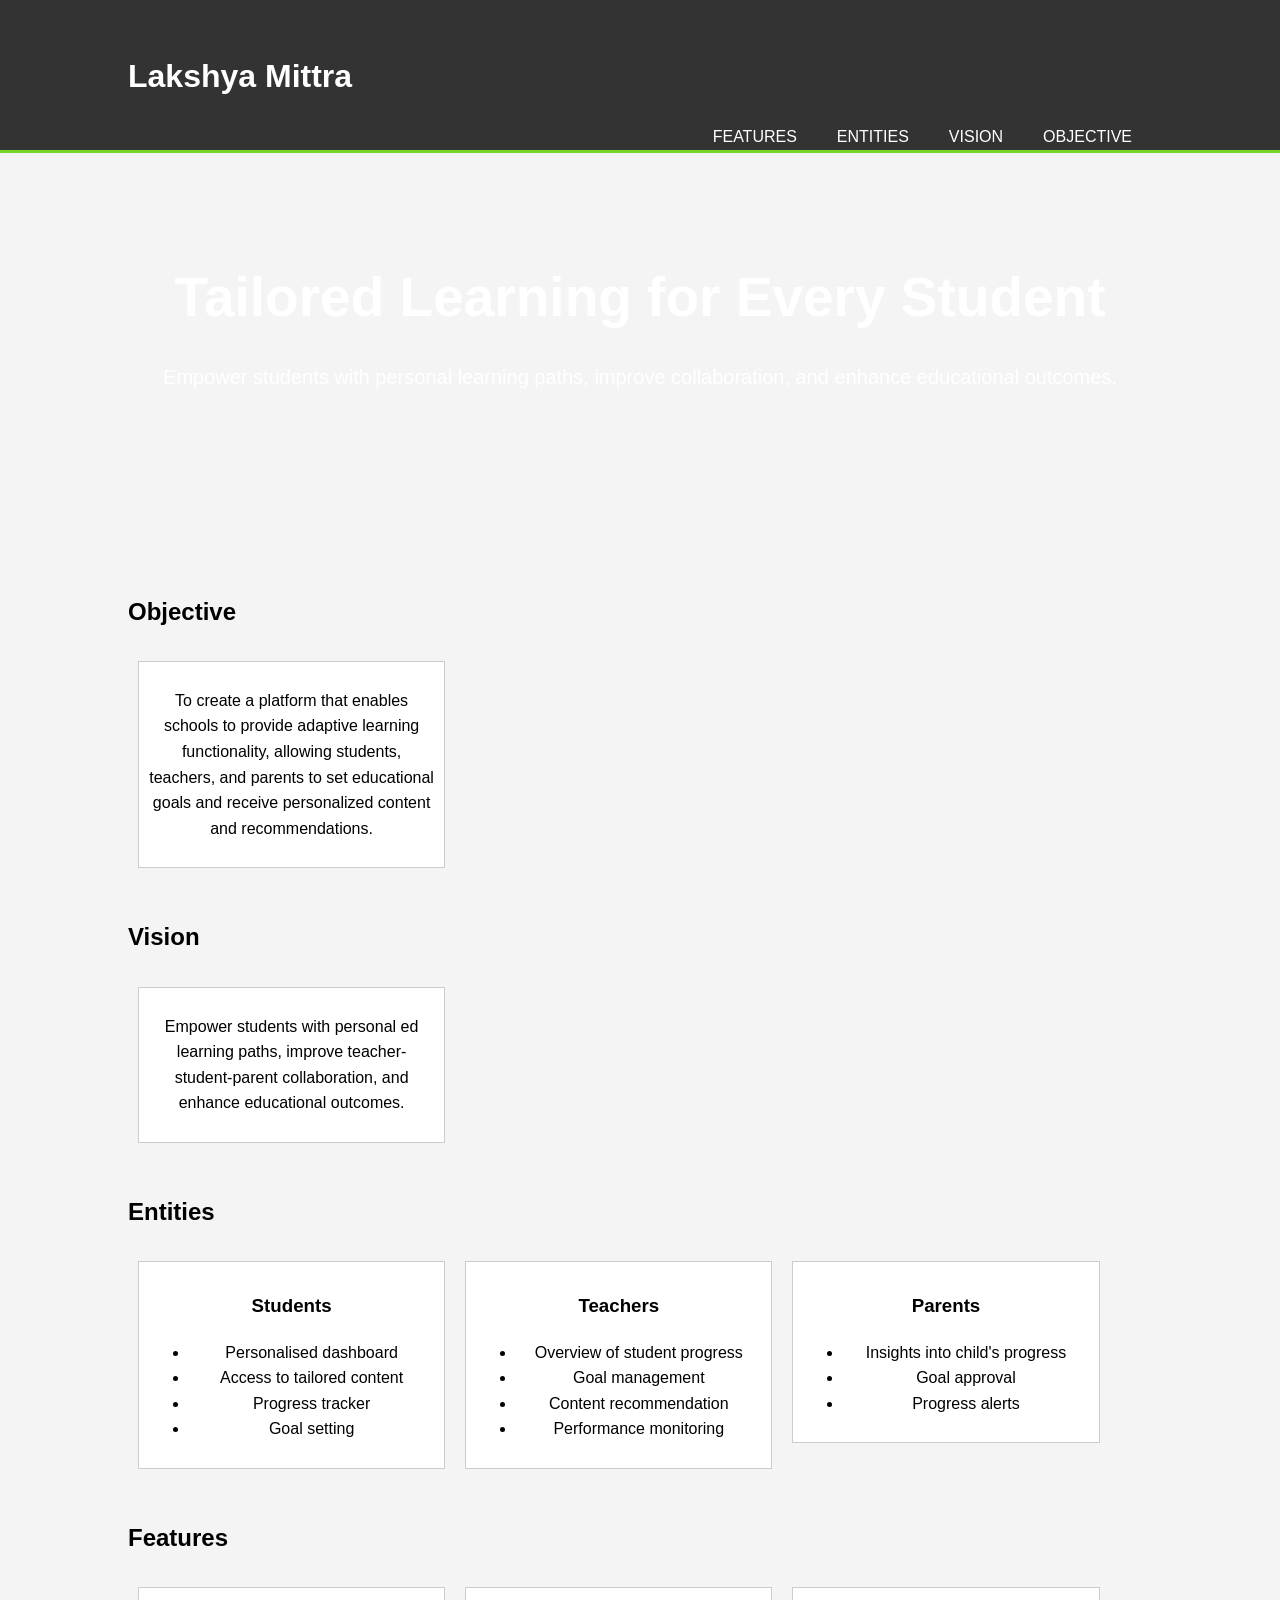
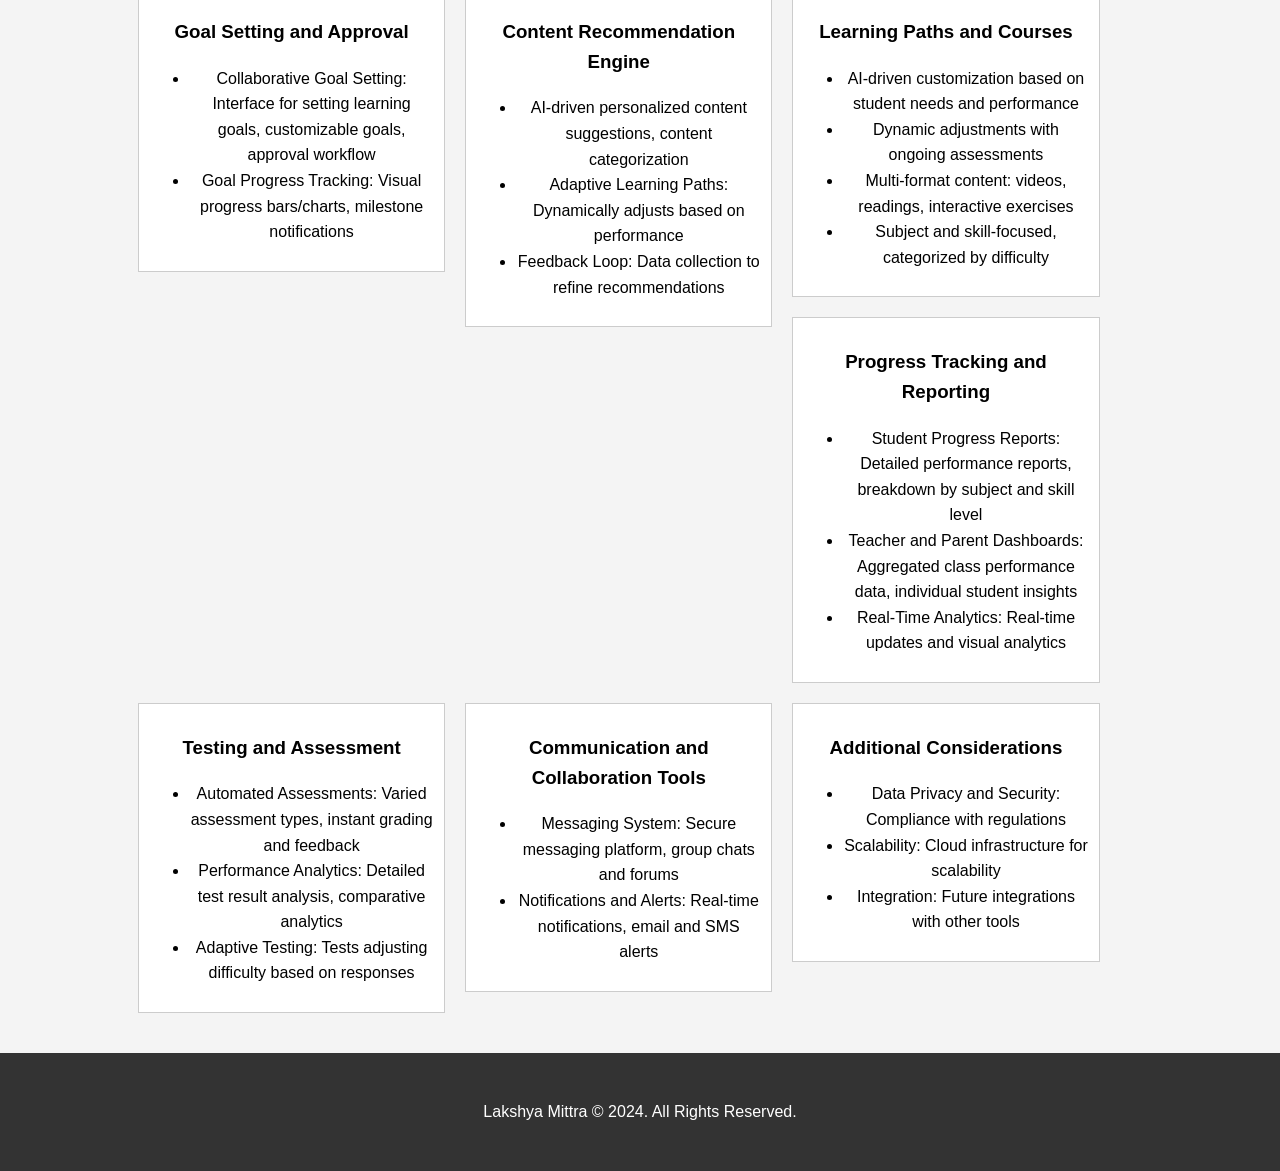
==== index.html @ 5aaebd92 "Rename index(1).html to index.html" ====
<!DOCTYPE html>
<html lang="en">
<head>
    <meta charset="UTF-8">
    <meta name="viewport" content="width=device-width, initial-scale=1.0">
    <title>Lakshya Mittra - Tailored Learning for Every Student</title>
    <style>
        body {
            font-family: Arial, sans-serif;
            line-height: 1.6;
            margin: 0;
            padding: 0;
            background-color: #f4f4f4;
        }
        .container {
            width: 80%;
            margin: auto;
            overflow: hidden;
        }
        header {
            background: #333;
            color: #fff;
            padding-top: 30px;
            min-height: 70px;
            border-bottom: #77d42a 3px solid;
        }
        header a {
            color: #fff;
            text-decoration: none;
            text-transform: uppercase;
            font-size: 16px;
        }
        header ul {
            padding: 0;
            list-style: none;
        }
        header ul li {
            float: right;
            display: inline;
            padding: 0 20px 0 20px;
        }
        .showcase {
            min-height: 400px;
            background: url('showcase.jpg') no-repeat center center/cover;
            text-align: center;
            color: #fff;
        }
        .showcase h1 {
            margin-top: 100px;
            font-size: 55px;
            margin-bottom: 10px;
        }
        .showcase p {
            font-size: 20px;
        }
        .boxes {
            margin-top: 20px;
            overflow: hidden;
        }
        .box {
            float: left;
            width: 30%;
            padding: 10px;
            text-align: center;
            background: #fff;
            border: #ccc 1px solid;
            margin: 10px;
            box-sizing: border-box;
        }
        footer {
            background: #333;
            color: #fff;
            text-align: center;
            padding: 30px;
            margin-top: 30px;
            clear: both;
        }
        @media (max-width: 768px) {
            .box {
                width: 45%;
            }
        }
        @media (max-width: 500px) {
            header ul li {
                float: none;
                display: block;
                text-align: center;
            }
            .box {
                width: 90%;
                margin: 10px auto;
            }
            .showcase h1 {
                font-size: 40px;
            }
        }
    </style>
</head>
<body>
    <header>
        <div class="container">
            <div id="branding">
                <h1>Lakshya Mittra</h1>
            </div>
            <nav>
                <ul>
                    <li><a href="#objective">Objective</a></li>
                    <li><a href="#vision">Vision</a></li>
                    <li><a href="#entities">Entities</a></li>
                    <li><a href="#features">Features</a></li>
                </ul>
            </nav>
        </div>
    </header>

    <section class="showcase">
        <div class="container">
            <h1>Tailored Learning for Every Student</h1>
            <p>Empower students with personal learning paths, improve collaboration, and enhance educational outcomes.</p>
        </div>
    </section>

    <div class="container">
        <section id="objective" class="boxes">
            <h2>Objective</h2>
            <div class="box">
                <p>To create a platform that enables schools to provide adaptive learning functionality, allowing students, teachers, and parents to set educational goals and receive personalized content and recommendations.</p>
            </div>
        </section>

        <section id="vision" class="boxes">
            <h2>Vision</h2>
            <div class="box">
                <p>Empower students with personal ed learning paths, improve teacher-student-parent collaboration, and enhance educational outcomes.</p>
            </div>
        </section>

        <section id="entities" class="boxes">
            <h2>Entities</h2>
            <div class="box">
                <h3>Students</h3>
                <ul>
                    <li>Personalised dashboard</li>
                    <li>Access to tailored content</li>
                    <li>Progress tracker</li>
                    <li>Goal setting</li>
                </ul>
            </div>
            <div class="box">
                <h3>Teachers</h3>
                <ul>
                    <li>Overview of student progress</li>
                    <li>Goal management</li>
                    <li>Content recommendation</li>
                    <li>Performance monitoring</li>
                </ul>
            </div>
            <div class="box">
                <h3>Parents</h3>
                <ul>
                    <li>Insights into child's progress</li>
                    <li>Goal approval</li>
                    <li>Progress alerts</li>
                </ul>
            </div>
        </section>

        <section id="features" class="boxes">
            <h2>Features</h2>
            <div class="box">
                <h3>Goal Setting and Approval</h3>
                <ul>
                    <li>Collaborative Goal Setting: Interface for setting learning goals, customizable goals, approval workflow</li>
                    <li>Goal Progress Tracking: Visual progress bars/charts, milestone notifications</li>
                </ul>
            </div>
            <div class="box">
                <h3>Content Recommendation Engine</h3>
                <ul>
                    <li>AI-driven personalized content suggestions, content categorization</li>
                    <li>Adaptive Learning Paths: Dynamically adjusts based on performance</li>
                    <li>Feedback Loop: Data collection to refine recommendations</li>
                </ul>
            </div>
            <div class="box">
                <h3>Learning Paths and Courses</h3>
                <ul>
                    <li>AI-driven customization based on student needs and performance</li>
                    <li>Dynamic adjustments with ongoing assessments</li>
                    <li>Multi-format content: videos, readings, interactive exercises</li>
                    <li>Subject and skill-focused, categorized by difficulty</li>
                </ul>
            </div>
            <div class="box">
                <h3>Progress Tracking and Reporting</h3>
                <ul>
                    <li>Student Progress Reports: Detailed performance reports, breakdown by subject and skill level</li>
                    <li>Teacher and Parent Dashboards: Aggregated class performance data, individual student insights</li>
                    <li>Real-Time Analytics: Real-time updates and visual analytics</li>
                </ul>
            </div>
            <div class="box">
                <h3>Testing and Assessment</h3>
                <ul>
                    <li>Automated Assessments: Varied assessment types, instant grading and feedback</li>
                    <li>Performance Analytics: Detailed test result analysis, comparative analytics</li>
                    <li>Adaptive Testing: Tests adjusting difficulty based on responses</li>
                </ul>
            </div>
            <div class="box">
                <h3>Communication and Collaboration Tools</h3>
                <ul>
                    <li>Messaging System: Secure messaging platform, group chats and forums</li>
                    <li>Notifications and Alerts: Real-time notifications, email and SMS alerts</li>
                </ul>
            </div>
            <div class="box">
                <h3>Additional Considerations</h3>
                <ul>
                    <li>Data Privacy and Security: Compliance with regulations</li>
                    <li>Scalability: Cloud infrastructure for scalability</li>
                    <li>Integration: Future integrations with other tools</li>
                </ul>
            </div>
        </section>
    </div>

    <footer>
        <p>Lakshya Mittra &copy; 2024. All Rights Reserved.</p>
    </footer>
</body>
</html>
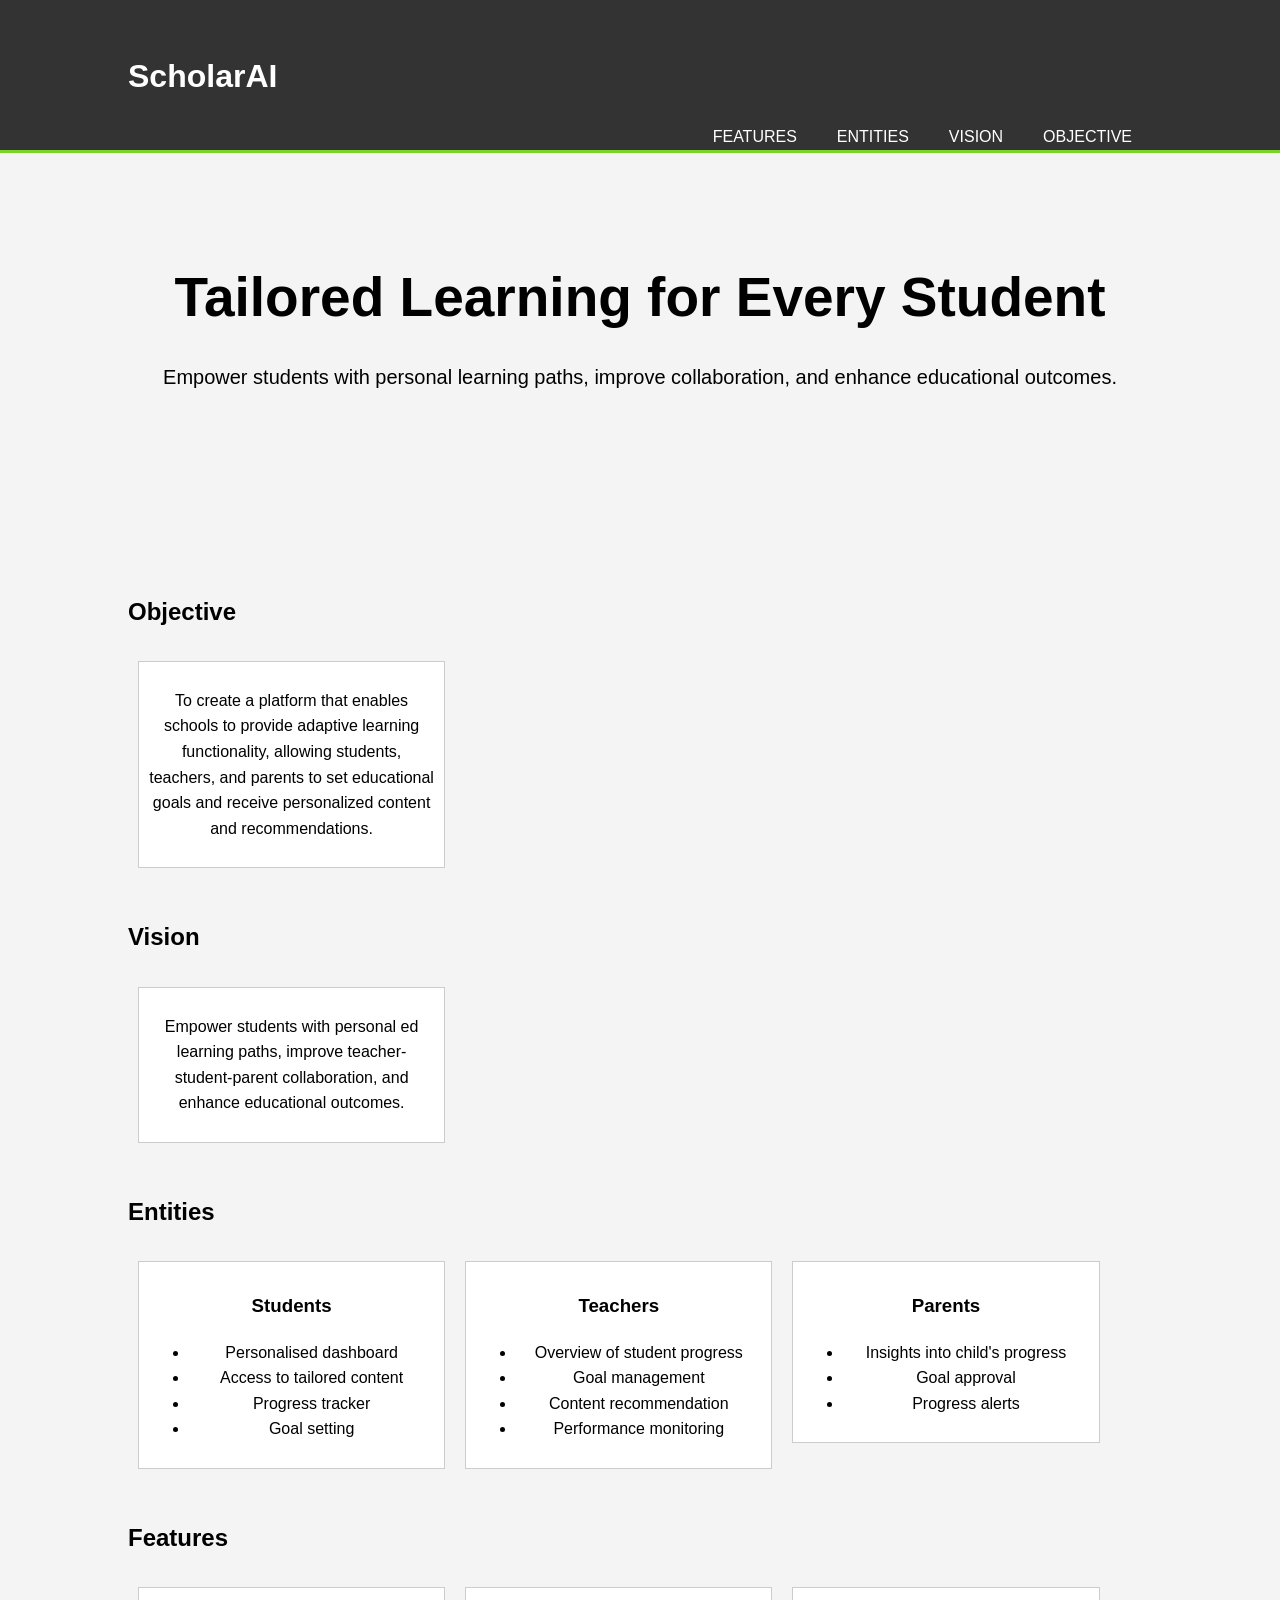
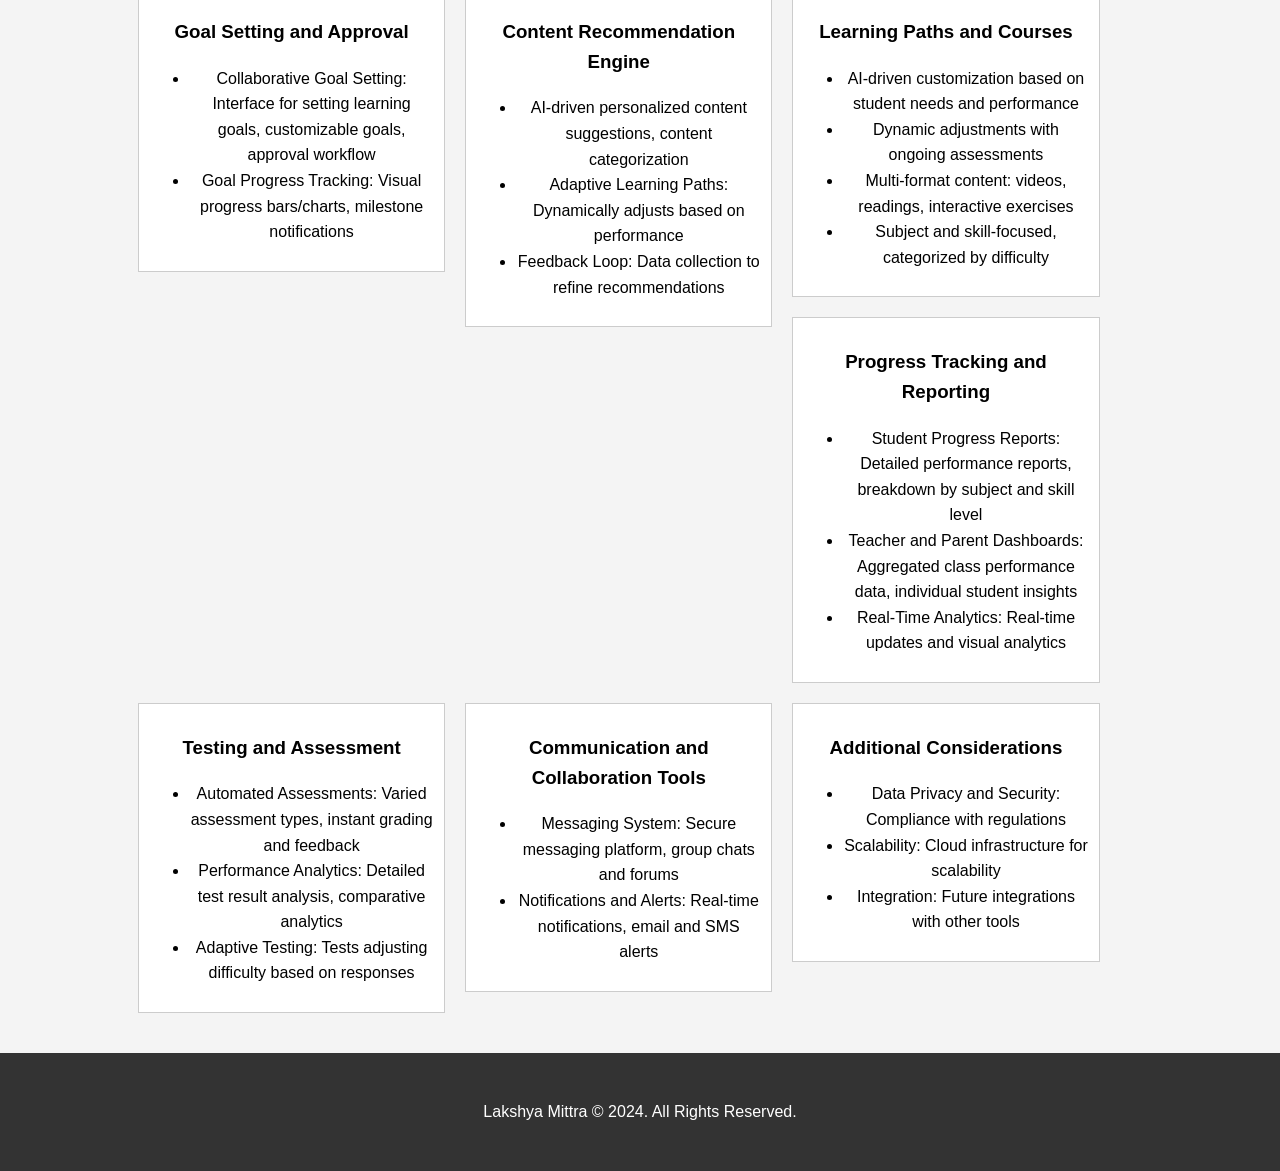
==== commit 71a64b0e: "Update index.html" ====
--- a/index.html
+++ b/index.html
@@ -3,7 +3,7 @@
 <head>
     <meta charset="UTF-8">
     <meta name="viewport" content="width=device-width, initial-scale=1.0">
-    <title>Lakshya Mittra - Tailored Learning for Every Student</title>
+    <title>ScholarAI - Tailored Learning for Every Student</title>
     <style>
         body {
             font-family: Arial, sans-serif;
@@ -43,7 +43,7 @@
             min-height: 400px;
             background: url('showcase.jpg') no-repeat center center/cover;
             text-align: center;
-            color: #fff;
+            color: #000;
         }
         .showcase h1 {
             margin-top: 100px;
@@ -100,7 +100,7 @@
     <header>
         <div class="container">
             <div id="branding">
-                <h1>Lakshya Mittra</h1>
+                <h1>ScholarAI</h1>
             </div>
             <nav>
                 <ul>
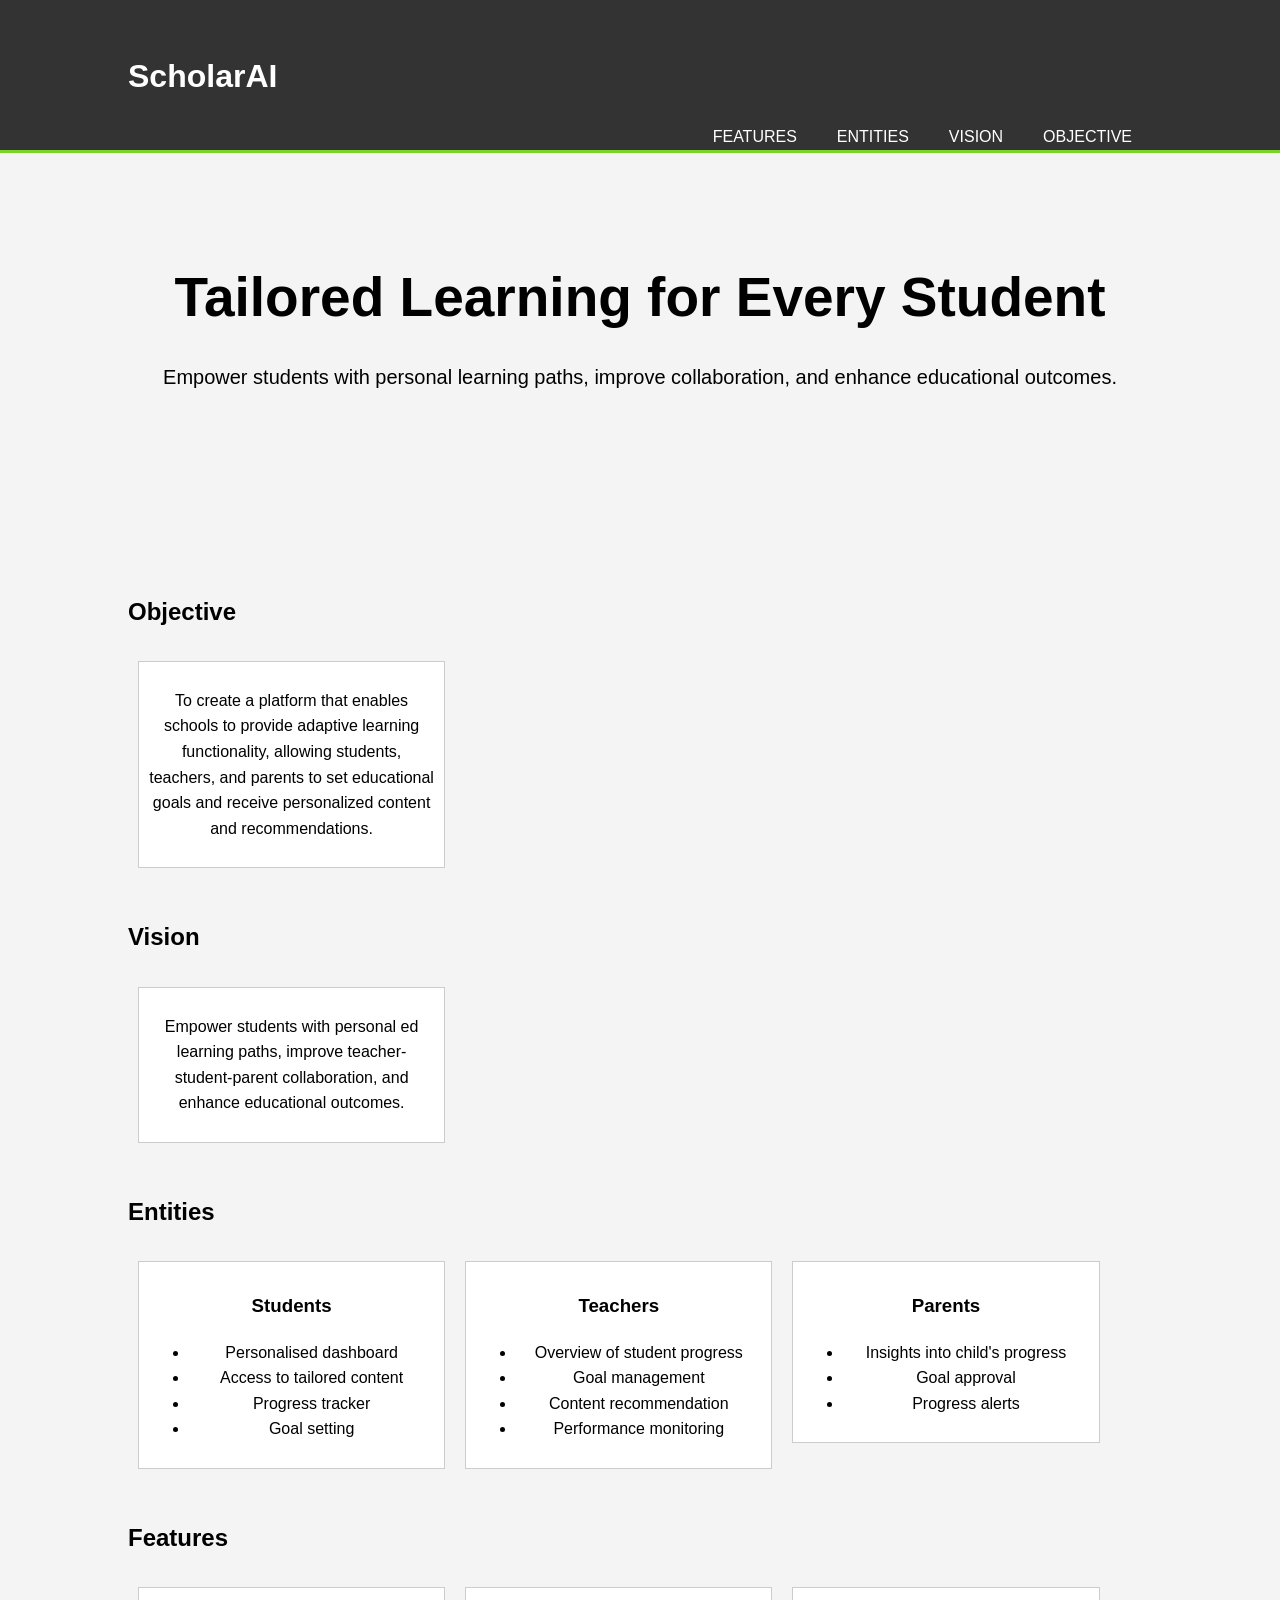
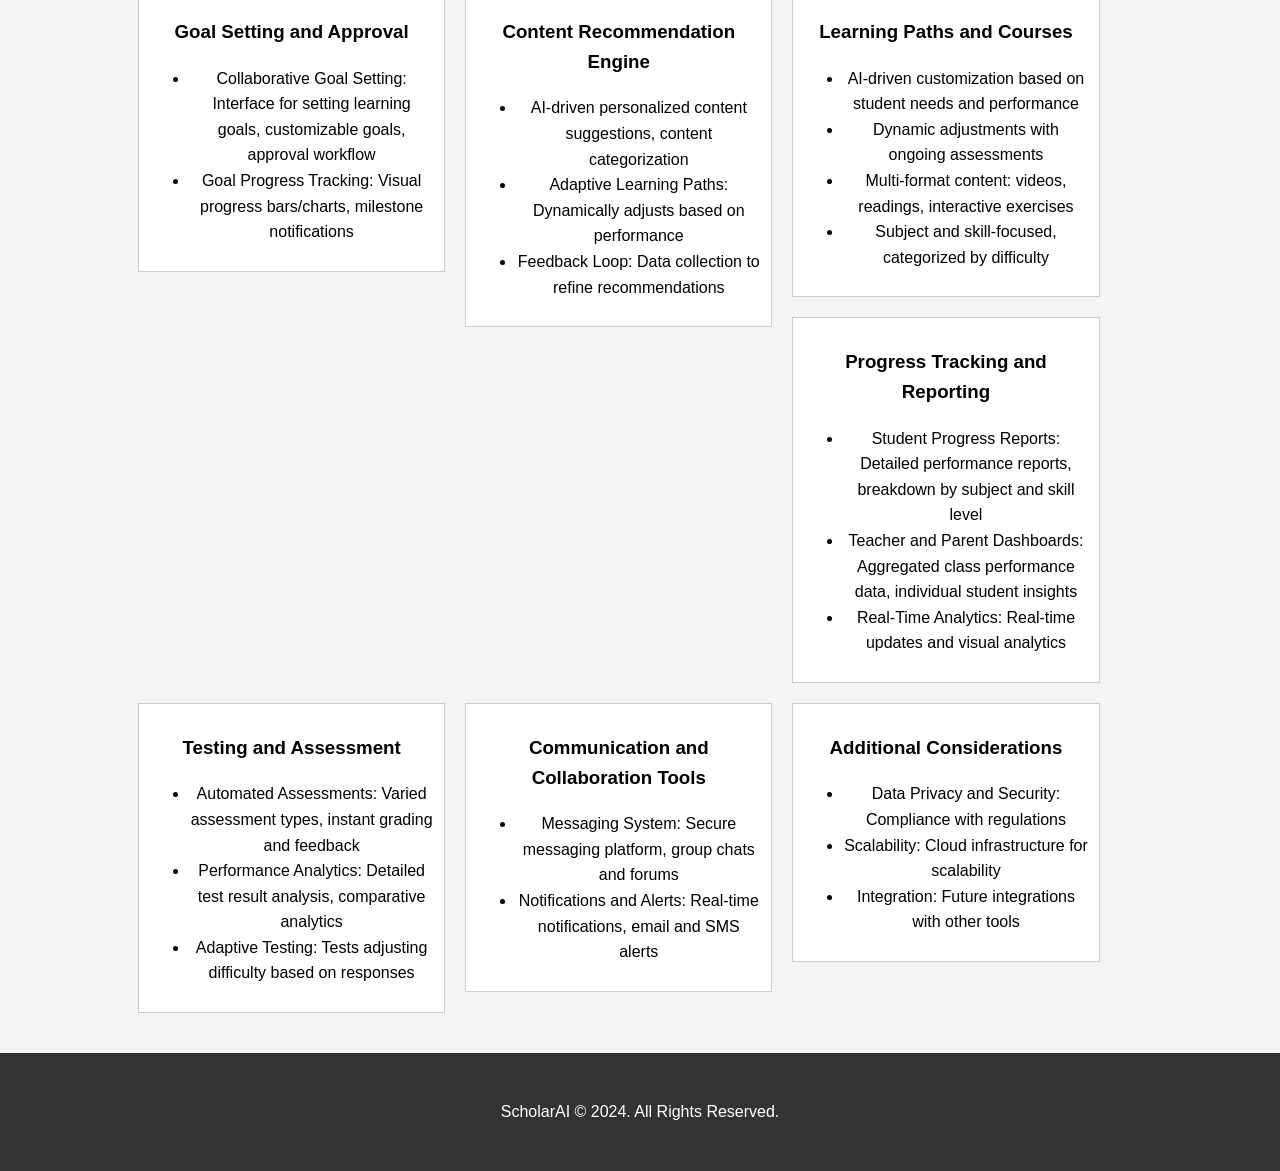
==== commit c9bdc92f: "Update index.html" ====
--- a/index.html
+++ b/index.html
@@ -226,7 +226,7 @@
     </div>
 
     <footer>
-        <p>Lakshya Mittra &copy; 2024. All Rights Reserved.</p>
+        <p>ScholarAI &copy; 2024. All Rights Reserved.</p>
     </footer>
 </body>
 </html>
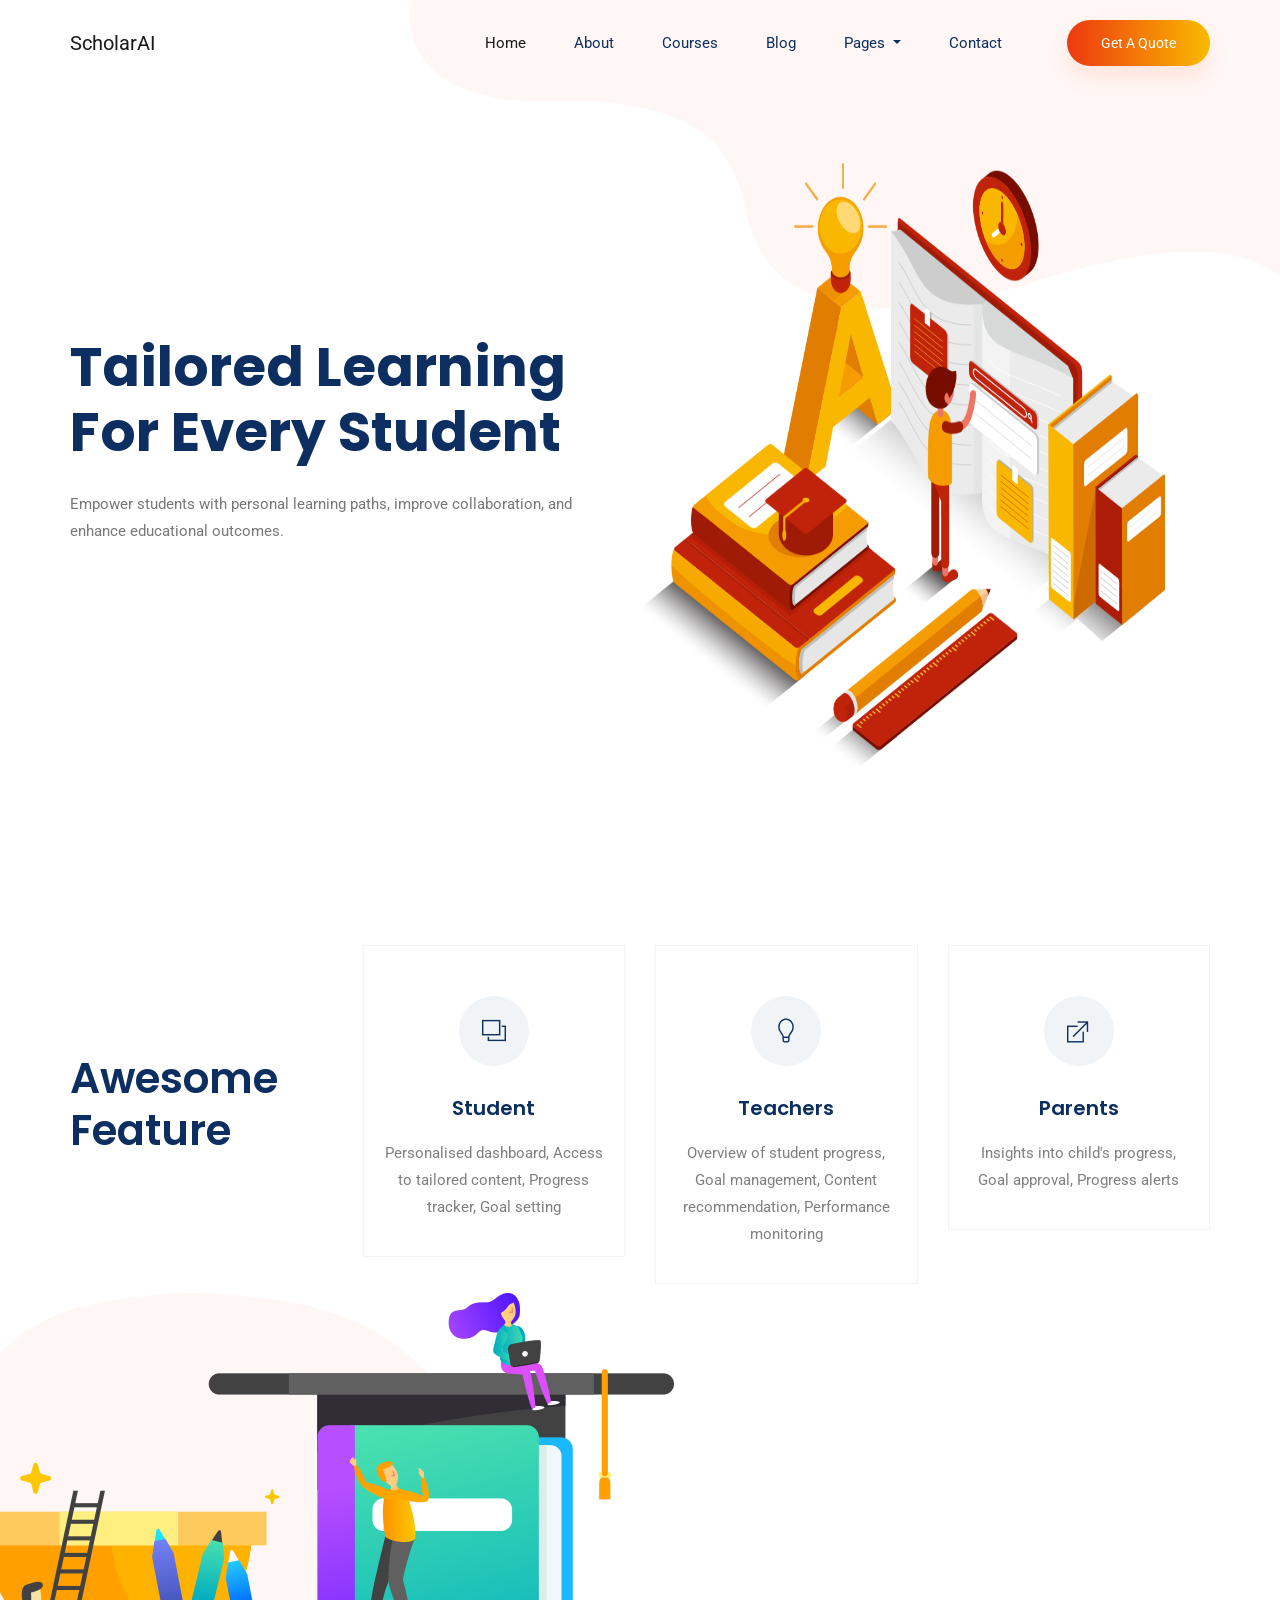
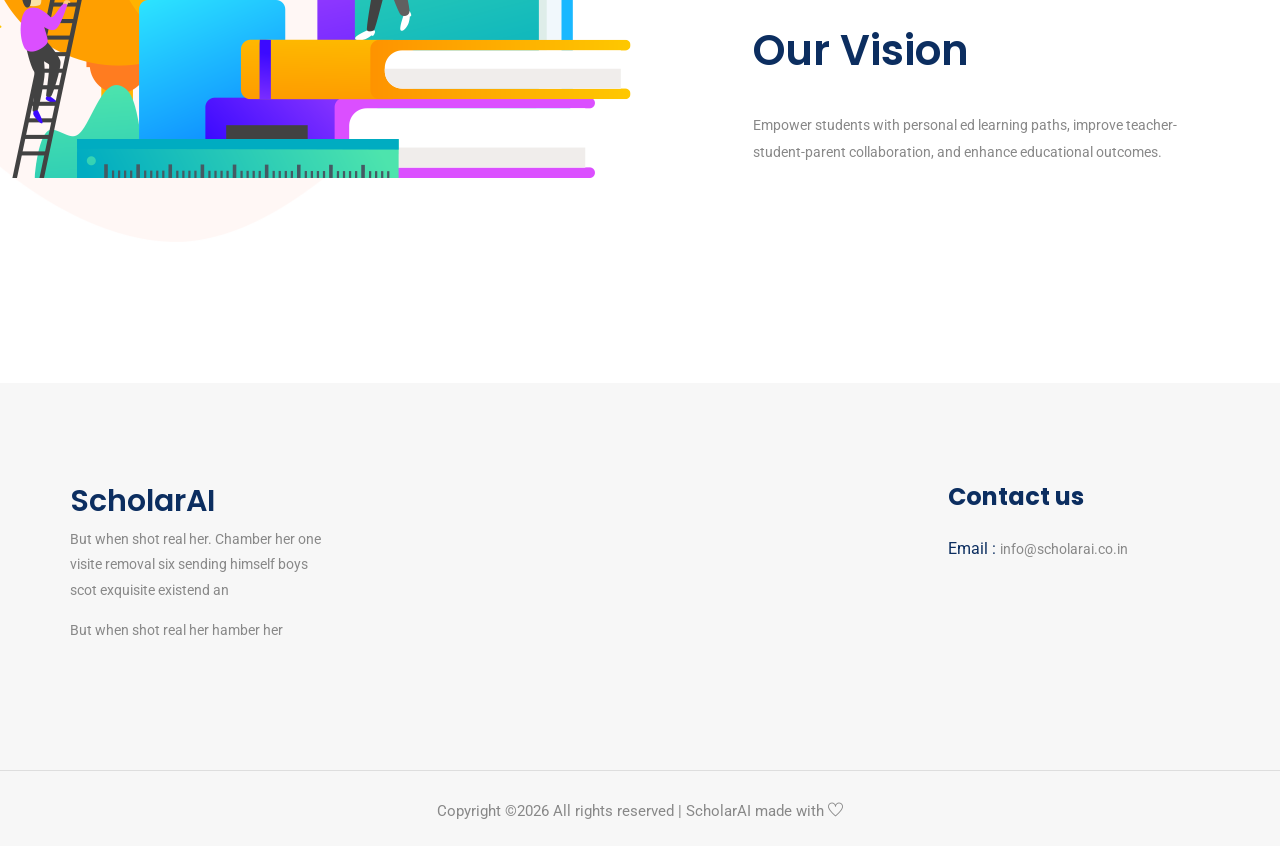
==== commit 4a497f8e: "scholarAi changes" ====
--- a/index.html
+++ b/index.html
@@ -1,232 +1,242 @@
-<!DOCTYPE html>
+<!doctype html>
 <html lang="en">
+
 <head>
-    <meta charset="UTF-8">
-    <meta name="viewport" content="width=device-width, initial-scale=1.0">
-    <title>ScholarAI - Tailored Learning for Every Student</title>
-    <style>
-        body {
-            font-family: Arial, sans-serif;
-            line-height: 1.6;
-            margin: 0;
-            padding: 0;
-            background-color: #f4f4f4;
-        }
-        .container {
-            width: 80%;
-            margin: auto;
-            overflow: hidden;
-        }
-        header {
-            background: #333;
-            color: #fff;
-            padding-top: 30px;
-            min-height: 70px;
-            border-bottom: #77d42a 3px solid;
-        }
-        header a {
-            color: #fff;
-            text-decoration: none;
-            text-transform: uppercase;
-            font-size: 16px;
-        }
-        header ul {
-            padding: 0;
-            list-style: none;
-        }
-        header ul li {
-            float: right;
-            display: inline;
-            padding: 0 20px 0 20px;
-        }
-        .showcase {
-            min-height: 400px;
-            background: url('showcase.jpg') no-repeat center center/cover;
-            text-align: center;
-            color: #000;
-        }
-        .showcase h1 {
-            margin-top: 100px;
-            font-size: 55px;
-            margin-bottom: 10px;
-        }
-        .showcase p {
-            font-size: 20px;
-        }
-        .boxes {
-            margin-top: 20px;
-            overflow: hidden;
-        }
-        .box {
-            float: left;
-            width: 30%;
-            padding: 10px;
-            text-align: center;
-            background: #fff;
-            border: #ccc 1px solid;
-            margin: 10px;
-            box-sizing: border-box;
-        }
-        footer {
-            background: #333;
-            color: #fff;
-            text-align: center;
-            padding: 30px;
-            margin-top: 30px;
-            clear: both;
-        }
-        @media (max-width: 768px) {
-            .box {
-                width: 45%;
-            }
-        }
-        @media (max-width: 500px) {
-            header ul li {
-                float: none;
-                display: block;
-                text-align: center;
-            }
-            .box {
-                width: 90%;
-                margin: 10px auto;
-            }
-            .showcase h1 {
-                font-size: 40px;
-            }
-        }
-    </style>
+    <!-- Required meta tags -->
+    <meta charset="utf-8">
+    <meta name="viewport" content="width=device-width, initial-scale=1, shrink-to-fit=no">
+    <title>Etrain</title>
+    <link rel="icon" href="img/favicon.png">
+    <!-- Bootstrap CSS -->
+    <link rel="stylesheet" href="css/bootstrap.min.css">
+    <!-- animate CSS -->
+    <link rel="stylesheet" href="css/animate.css">
+    <!-- owl carousel CSS -->
+    <link rel="stylesheet" href="css/owl.carousel.min.css">
+    <!-- themify CSS -->
+    <link rel="stylesheet" href="css/themify-icons.css">
+    <!-- flaticon CSS -->
+    <link rel="stylesheet" href="css/flaticon.css">
+    <!-- font awesome CSS -->
+    <link rel="stylesheet" href="css/magnific-popup.css">
+    <!-- swiper CSS -->
+    <link rel="stylesheet" href="css/slick.css">
+    <!-- style CSS -->
+    <link rel="stylesheet" href="css/style.css">
 </head>
+
 <body>
-    <header>
-        <div class="container">
-            <div id="branding">
-                <h1>ScholarAI</h1>
-            </div>
-            <nav>
-                <ul>
-                    <li><a href="#objective">Objective</a></li>
-                    <li><a href="#vision">Vision</a></li>
-                    <li><a href="#entities">Entities</a></li>
-                    <li><a href="#features">Features</a></li>
-                </ul>
-            </nav>
+    <!--::header part start::-->
+    <header class="main_menu home_menu">
+        <div class="container">
+            <div class="row align-items-center">
+                <div class="col-lg-12">
+                    <nav class="navbar navbar-expand-lg navbar-light">
+                        <a class="navbar-brand" href="index.html"> 
+                            ScholarAI
+                            <!-- <img src="img/logo.png" alt="logo">  -->
+                        </a>
+                        <button class="navbar-toggler" type="button" data-toggle="collapse"
+                            data-target="#navbarSupportedContent" aria-controls="navbarSupportedContent"
+                            aria-expanded="false" aria-label="Toggle navigation">
+                            <span class="navbar-toggler-icon"></span>
+                        </button>
+
+                        <div class="collapse navbar-collapse main-menu-item justify-content-end"
+                            id="navbarSupportedContent">
+                            <ul class="navbar-nav align-items-center">
+                                <li class="nav-item active">
+                                    <a class="nav-link" href="index.html">Home</a>
+                                </li>
+                                <li class="nav-item">
+                                    <a class="nav-link" href="about.html">About</a>
+                                </li>
+                                <li class="nav-item">
+                                    <a class="nav-link" href="cource.html">Courses</a>
+                                </li>
+                                <li class="nav-item">
+                                    <a class="nav-link" href="blog.html">Blog</a>
+                                </li>
+                                <li class="nav-item dropdown">
+                                    <a class="nav-link dropdown-toggle" href="blog.html" id="navbarDropdown" role="button" data-toggle="dropdown" aria-haspopup="true" aria-expanded="false">
+                                        Pages
+                                    </a>
+                                    <div class="dropdown-menu" aria-labelledby="navbarDropdown">
+                                        <a class="dropdown-item" href="single-blog.html">Single blog</a>
+                                        <a class="dropdown-item" href="elements.html">Elements</a>
+                                    </div>
+                                </li>
+                                <li class="nav-item">
+                                    <a class="nav-link" href="contact.html">Contact</a>
+                                </li>
+                                <li class="d-none d-lg-block">
+                                    <a class="btn_1" href="#">Get a Quote</a>
+                                </li>
+                            </ul>
+                        </div>
+                    </nav>
+                </div>
+            </div>
         </div>
     </header>
-
-    <section class="showcase">
-        <div class="container">
-            <h1>Tailored Learning for Every Student</h1>
-            <p>Empower students with personal learning paths, improve collaboration, and enhance educational outcomes.</p>
+    <!-- Header part end-->
+
+    <!-- banner part start-->
+    <section class="banner_part">
+        <div class="container">
+            <div class="row align-items-center">
+                <div class="col-lg-6 col-xl-6">
+                    <div class="banner_text">
+                        <div class="banner_text_iner">
+                            <h1>Tailored Learning for Every Student</h1>
+                            
+                            <p>Empower students with personal learning paths, improve collaboration, and enhance educational outcomes.</p>
+                        </div>
+                    </div>
+                </div>
+            </div>
         </div>
     </section>
-
-    <div class="container">
-        <section id="objective" class="boxes">
-            <h2>Objective</h2>
-            <div class="box">
-                <p>To create a platform that enables schools to provide adaptive learning functionality, allowing students, teachers, and parents to set educational goals and receive personalized content and recommendations.</p>
-            </div>
-        </section>
-
-        <section id="vision" class="boxes">
-            <h2>Vision</h2>
-            <div class="box">
-                <p>Empower students with personal ed learning paths, improve teacher-student-parent collaboration, and enhance educational outcomes.</p>
-            </div>
-        </section>
-
-        <section id="entities" class="boxes">
-            <h2>Entities</h2>
-            <div class="box">
-                <h3>Students</h3>
-                <ul>
-                    <li>Personalised dashboard</li>
-                    <li>Access to tailored content</li>
-                    <li>Progress tracker</li>
-                    <li>Goal setting</li>
-                </ul>
-            </div>
-            <div class="box">
-                <h3>Teachers</h3>
-                <ul>
-                    <li>Overview of student progress</li>
-                    <li>Goal management</li>
-                    <li>Content recommendation</li>
-                    <li>Performance monitoring</li>
-                </ul>
-            </div>
-            <div class="box">
-                <h3>Parents</h3>
-                <ul>
-                    <li>Insights into child's progress</li>
-                    <li>Goal approval</li>
-                    <li>Progress alerts</li>
-                </ul>
-            </div>
-        </section>
-
-        <section id="features" class="boxes">
-            <h2>Features</h2>
-            <div class="box">
-                <h3>Goal Setting and Approval</h3>
-                <ul>
-                    <li>Collaborative Goal Setting: Interface for setting learning goals, customizable goals, approval workflow</li>
-                    <li>Goal Progress Tracking: Visual progress bars/charts, milestone notifications</li>
-                </ul>
-            </div>
-            <div class="box">
-                <h3>Content Recommendation Engine</h3>
-                <ul>
-                    <li>AI-driven personalized content suggestions, content categorization</li>
-                    <li>Adaptive Learning Paths: Dynamically adjusts based on performance</li>
-                    <li>Feedback Loop: Data collection to refine recommendations</li>
-                </ul>
-            </div>
-            <div class="box">
-                <h3>Learning Paths and Courses</h3>
-                <ul>
-                    <li>AI-driven customization based on student needs and performance</li>
-                    <li>Dynamic adjustments with ongoing assessments</li>
-                    <li>Multi-format content: videos, readings, interactive exercises</li>
-                    <li>Subject and skill-focused, categorized by difficulty</li>
-                </ul>
-            </div>
-            <div class="box">
-                <h3>Progress Tracking and Reporting</h3>
-                <ul>
-                    <li>Student Progress Reports: Detailed performance reports, breakdown by subject and skill level</li>
-                    <li>Teacher and Parent Dashboards: Aggregated class performance data, individual student insights</li>
-                    <li>Real-Time Analytics: Real-time updates and visual analytics</li>
-                </ul>
-            </div>
-            <div class="box">
-                <h3>Testing and Assessment</h3>
-                <ul>
-                    <li>Automated Assessments: Varied assessment types, instant grading and feedback</li>
-                    <li>Performance Analytics: Detailed test result analysis, comparative analytics</li>
-                    <li>Adaptive Testing: Tests adjusting difficulty based on responses</li>
-                </ul>
-            </div>
-            <div class="box">
-                <h3>Communication and Collaboration Tools</h3>
-                <ul>
-                    <li>Messaging System: Secure messaging platform, group chats and forums</li>
-                    <li>Notifications and Alerts: Real-time notifications, email and SMS alerts</li>
-                </ul>
-            </div>
-            <div class="box">
-                <h3>Additional Considerations</h3>
-                <ul>
-                    <li>Data Privacy and Security: Compliance with regulations</li>
-                    <li>Scalability: Cloud infrastructure for scalability</li>
-                    <li>Integration: Future integrations with other tools</li>
-                </ul>
-            </div>
-        </section>
-    </div>
-
-    <footer>
-        <p>ScholarAI &copy; 2024. All Rights Reserved.</p>
+    <!-- banner part start-->
+
+    <!-- feature_part start-->
+    <section class="feature_part">
+        <div class="container">
+            <div class="row">
+                <div class="col-sm-6 col-xl-3 align-self-center">
+                    <div class="single_feature_text ">
+                        <h2>Awesome <br> Feature</h2>
+                        <!-- <p>Set have great you male grass yielding an yielding first their you're
+                            have called the abundantly fruit were man </p>
+                        <a href="#" class="btn_1">Read More</a> -->
+                    </div>
+                </div>
+                <div class="col-sm-6 col-xl-3">
+                    <div class="single_feature">
+                        <div class="single_feature_part">
+                            <span class="single_feature_icon"><i class="ti-layers"></i></span>
+                            <h4>Student</h4>
+                            
+                            <p>Personalised dashboard, Access to tailored content, Progress tracker, Goal setting</p>
+                        </div>
+                    </div>
+                </div>
+                <div class="col-sm-6 col-xl-3">
+                        <div class="single_feature">
+                            <div class="single_feature_part single_feature_part_2">
+                                <span class="single_service_icon style_icon"><i class="ti-light-bulb"></i></span>
+                                <h4>Teachers</h4>
+                                <p>Overview of student progress, Goal management, Content recommendation, Performance monitoring</p>
+                            </div>
+                        </div>
+                    </div>
+                <div class="col-sm-6 col-xl-3">
+                    <div class="single_feature">
+                        <div class="single_feature_part">
+                            <span class="single_feature_icon"><i class="ti-new-window"></i></span>
+                            <h4>Parents</h4>
+                            <p>Insights into child's progress, Goal approval, Progress alerts</p>
+                        </div>
+                    </div>
+                </div>
+                
+            </div>
+        </div>
+    </section>
+    <!-- upcoming_event part start-->
+
+    <!-- learning part start-->
+    <section class="learning_part">
+        <div class="container">
+            <div class="row align-items-sm-center align-items-lg-stretch">
+                <div class="col-md-7 col-lg-7">
+                    <div class="learning_img">
+                        <img src="img/learning_img.png" alt="">
+                    </div>
+                </div>
+                <div class="col-md-5 col-lg-5">
+                    <div class="learning_member_text">
+                        <h2>Our Vision</h2>
+                        
+                        <p>Empower students with personal ed learning paths, improve teacher-student-parent collaboration, and enhance educational outcomes.</p>
+                        <!-- <ul>
+                            <li><span class="ti-pencil-alt"></span>Him lights given i heaven second yielding seas
+                                gathered wear</li>
+                            <li><span class="ti-ruler-pencil"></span>Fly female them whales fly them day deep given
+                                night.</li>
+                        </ul>
+                        <a href="#" class="btn_1">Read More</a> -->
+                    </div>
+                </div>
+            </div>
+        </div>
+    </section>
+    <!-- learning part end-->
+
+    <!-- footer part start-->
+    <footer class="footer-area">
+        <div class="container">
+            <div class="row justify-content-between">
+                <div class="col-sm-6 col-md-4 col-xl-3">
+                    <div class="single-footer-widget footer_1">
+                        <a href="index.html"> <h2>ScholarAI</h2> </a>
+                        <p>But when shot real her. Chamber her one visite removal six
+                            sending himself boys scot exquisite existend an </p>
+                        <p>But when shot real her hamber her </p>
+                    </div>
+                </div>
+             
+                <div class="col-xl-3 col-sm-6 col-md-4">
+                    <div class="single-footer-widget footer_2">
+                        <h4>Contact us</h4>
+                        <div class="contact_info">
+                            <p><span> Email : </span>info@scholarai.co.in </p>
+                        </div>
+                    </div>
+                </div>
+            </div>
+
+        </div>
+        <div class="container-fluid">
+            <div class="row">
+                <div class="col-lg-12">
+                    <div class="copyright_part_text text-center">
+                        <div class="row">
+                            <div class="col-lg-12">
+                                <p class="footer-text m-0"><!-- Link back to Colorlib can't be removed. Template is licensed under CC BY 3.0. -->
+Copyright &copy;<script>document.write(new Date().getFullYear());</script> All rights reserved | ScholarAI made with <i class="ti-heart" aria-hidden="true"></i>
+<!-- Link back to Colorlib can't be removed. Template is licensed under CC BY 3.0. --></p>
+                            </div>
+                        </div>
+                    </div>
+                </div>
+            </div>
+        </div>
     </footer>
+    <!-- footer part end-->
+
+    <!-- jquery plugins here-->
+    <!-- jquery -->
+    <script src="js/jquery-1.12.1.min.js"></script>
+    <!-- popper js -->
+    <script src="js/popper.min.js"></script>
+    <!-- bootstrap js -->
+    <script src="js/bootstrap.min.js"></script>
+    <!-- easing js -->
+    <script src="js/jquery.magnific-popup.js"></script>
+    <!-- swiper js -->
+    <script src="js/swiper.min.js"></script>
+    <!-- swiper js -->
+    <script src="js/masonry.pkgd.js"></script>
+    <!-- particles js -->
+    <script src="js/owl.carousel.min.js"></script>
+    <script src="js/jquery.nice-select.min.js"></script>
+    <!-- swiper js -->
+    <script src="js/slick.min.js"></script>
+    <script src="js/jquery.counterup.min.js"></script>
+    <script src="js/waypoints.min.js"></script>
+    <!-- custom js -->
+    <script src="js/custom.js"></script>
 </body>
-</html>
+
+</html>
--- a/css/themify-icons.css
+++ b/css/themify-icons.css
@@ -0,0 +1,1081 @@
+@font-face {
+	font-family: 'themify';
+	src:url('../fonts/themify.eot?-fvbane');
+	src:url('../fonts/themify.eot?#iefix-fvbane') format('embedded-opentype'),
+		url('../fonts/themify.woff?-fvbane') format('woff'),
+		url('../fonts/themify.ttf?-fvbane') format('truetype'),
+		url('../fonts/themify.svg?-fvbane#themify') format('svg');
+	font-weight: normal;
+	font-style: normal;
+}
+
+[class^="ti-"], [class*=" ti-"] {
+	font-family: 'themify';
+	speak: none;
+	font-style: normal;
+	font-weight: normal;
+	font-variant: normal;
+	text-transform: none;
+	line-height: 1;
+
+	/* Better Font Rendering =========== */
+	-webkit-font-smoothing: antialiased;
+	-moz-osx-font-smoothing: grayscale;
+}
+
+.ti-wand:before {
+	content: "\e600";
+}
+.ti-volume:before {
+	content: "\e601";
+}
+.ti-user:before {
+	content: "\e602";
+}
+.ti-unlock:before {
+	content: "\e603";
+}
+.ti-unlink:before {
+	content: "\e604";
+}
+.ti-trash:before {
+	content: "\e605";
+}
+.ti-thought:before {
+	content: "\e606";
+}
+.ti-target:before {
+	content: "\e607";
+}
+.ti-tag:before {
+	content: "\e608";
+}
+.ti-tablet:before {
+	content: "\e609";
+}
+.ti-star:before {
+	content: "\e60a";
+}
+.ti-spray:before {
+	content: "\e60b";
+}
+.ti-signal:before {
+	content: "\e60c";
+}
+.ti-shopping-cart:before {
+	content: "\e60d";
+}
+.ti-shopping-cart-full:before {
+	content: "\e60e";
+}
+.ti-settings:before {
+	content: "\e60f";
+}
+.ti-search:before {
+	content: "\e610";
+}
+.ti-zoom-in:before {
+	content: "\e611";
+}
+.ti-zoom-out:before {
+	content: "\e612";
+}
+.ti-cut:before {
+	content: "\e613";
+}
+.ti-ruler:before {
+	content: "\e614";
+}
+.ti-ruler-pencil:before {
+	content: "\e615";
+}
+.ti-ruler-alt:before {
+	content: "\e616";
+}
+.ti-bookmark:before {
+	content: "\e617";
+}
+.ti-bookmark-alt:before {
+	content: "\e618";
+}
+.ti-reload:before {
+	content: "\e619";
+}
+.ti-plus:before {
+	content: "\e61a";
+}
+.ti-pin:before {
+	content: "\e61b";
+}
+.ti-pencil:before {
+	content: "\e61c";
+}
+.ti-pencil-alt:before {
+	content: "\e61d";
+}
+.ti-paint-roller:before {
+	content: "\e61e";
+}
+.ti-paint-bucket:before {
+	content: "\e61f";
+}
+.ti-na:before {
+	content: "\e620";
+}
+.ti-mobile:before {
+	content: "\e621";
+}
+.ti-minus:before {
+	content: "\e622";
+}
+.ti-medall:before {
+	content: "\e623";
+}
+.ti-medall-alt:before {
+	content: "\e624";
+}
+.ti-marker:before {
+	content: "\e625";
+}
+.ti-marker-alt:before {
+	content: "\e626";
+}
+.ti-arrow-up:before {
+	content: "\e627";
+}
+.ti-arrow-right:before {
+	content: "\e628";
+}
+.ti-arrow-left:before {
+	content: "\e629";
+}
+.ti-arrow-down:before {
+	content: "\e62a";
+}
+.ti-lock:before {
+	content: "\e62b";
+}
+.ti-location-arrow:before {
+	content: "\e62c";
+}
+.ti-link:before {
+	content: "\e62d";
+}
+.ti-layout:before {
+	content: "\e62e";
+}
+.ti-layers:before {
+	content: "\e62f";
+}
+.ti-layers-alt:before {
+	content: "\e630";
+}
+.ti-key:before {
+	content: "\e631";
+}
+.ti-import:before {
+	content: "\e632";
+}
+.ti-image:before {
+	content: "\e633";
+}
+.ti-heart:before {
+	content: "\e634";
+}
+.ti-heart-broken:before {
+	content: "\e635";
+}
+.ti-hand-stop:before {
+	content: "\e636";
+}
+.ti-hand-open:before {
+	content: "\e637";
+}
+.ti-hand-drag:before {
+	content: "\e638";
+}
+.ti-folder:before {
+	content: "\e639";
+}
+.ti-flag:before {
+	content: "\e63a";
+}
+.ti-flag-alt:before {
+	content: "\e63b";
+}
+.ti-flag-alt-2:before {
+	content: "\e63c";
+}
+.ti-eye:before {
+	content: "\e63d";
+}
+.ti-export:before {
+	content: "\e63e";
+}
+.ti-exchange-vertical:before {
+	content: "\e63f";
+}
+.ti-desktop:before {
+	content: "\e640";
+}
+.ti-cup:before {
+	content: "\e641";
+}
+.ti-crown:before {
+	content: "\e642";
+}
+.ti-comments:before {
+	content: "\e643";
+}
+.ti-comment:before {
+	content: "\e644";
+}
+.ti-comment-alt:before {
+	content: "\e645";
+}
+.ti-close:before {
+	content: "\e646";
+}
+.ti-clip:before {
+	content: "\e647";
+}
+.ti-angle-up:before {
+	content: "\e648";
+}
+.ti-angle-right:before {
+	content: "\e649";
+}
+.ti-angle-left:before {
+	content: "\e64a";
+}
+.ti-angle-down:before {
+	content: "\e64b";
+}
+.ti-check:before {
+	content: "\e64c";
+}
+.ti-check-box:before {
+	content: "\e64d";
+}
+.ti-camera:before {
+	content: "\e64e";
+}
+.ti-announcement:before {
+	content: "\e64f";
+}
+.ti-brush:before {
+	content: "\e650";
+}
+.ti-briefcase:before {
+	content: "\e651";
+}
+.ti-bolt:before {
+	content: "\e652";
+}
+.ti-bolt-alt:before {
+	content: "\e653";
+}
+.ti-blackboard:before {
+	content: "\e654";
+}
+.ti-bag:before {
+	content: "\e655";
+}
+.ti-move:before {
+	content: "\e656";
+}
+.ti-arrows-vertical:before {
+	content: "\e657";
+}
+.ti-arrows-horizontal:before {
+	content: "\e658";
+}
+.ti-fullscreen:before {
+	content: "\e659";
+}
+.ti-arrow-top-right:before {
+	content: "\e65a";
+}
+.ti-arrow-top-left:before {
+	content: "\e65b";
+}
+.ti-arrow-circle-up:before {
+	content: "\e65c";
+}
+.ti-arrow-circle-right:before {
+	content: "\e65d";
+}
+.ti-arrow-circle-left:before {
+	content: "\e65e";
+}
+.ti-arrow-circle-down:before {
+	content: "\e65f";
+}
+.ti-angle-double-up:before {
+	content: "\e660";
+}
+.ti-angle-double-right:before {
+	content: "\e661";
+}
+.ti-angle-double-left:before {
+	content: "\e662";
+}
+.ti-angle-double-down:before {
+	content: "\e663";
+}
+.ti-zip:before {
+	content: "\e664";
+}
+.ti-world:before {
+	content: "\e665";
+}
+.ti-wheelchair:before {
+	content: "\e666";
+}
+.ti-view-list:before {
+	content: "\e667";
+}
+.ti-view-list-alt:before {
+	content: "\e668";
+}
+.ti-view-grid:before {
+	content: "\e669";
+}
+.ti-uppercase:before {
+	content: "\e66a";
+}
+.ti-upload:before {
+	content: "\e66b";
+}
+.ti-underline:before {
+	content: "\e66c";
+}
+.ti-truck:before {
+	content: "\e66d";
+}
+.ti-timer:before {
+	content: "\e66e";
+}
+.ti-ticket:before {
+	content: "\e66f";
+}
+.ti-thumb-up:before {
+	content: "\e670";
+}
+.ti-thumb-down:before {
+	content: "\e671";
+}
+.ti-text:before {
+	content: "\e672";
+}
+.ti-stats-up:before {
+	content: "\e673";
+}
+.ti-stats-down:before {
+	content: "\e674";
+}
+.ti-split-v:before {
+	content: "\e675";
+}
+.ti-split-h:before {
+	content: "\e676";
+}
+.ti-smallcap:before {
+	content: "\e677";
+}
+.ti-shine:before {
+	content: "\e678";
+}
+.ti-shift-right:before {
+	content: "\e679";
+}
+.ti-shift-left:before {
+	content: "\e67a";
+}
+.ti-shield:before {
+	content: "\e67b";
+}
+.ti-notepad:before {
+	content: "\e67c";
+}
+.ti-server:before {
+	content: "\e67d";
+}
+.ti-quote-right:before {
+	content: "\e67e";
+}
+.ti-quote-left:before {
+	content: "\e67f";
+}
+.ti-pulse:before {
+	content: "\e680";
+}
+.ti-printer:before {
+	content: "\e681";
+}
+.ti-power-off:before {
+	content: "\e682";
+}
+.ti-plug:before {
+	content: "\e683";
+}
+.ti-pie-chart:before {
+	content: "\e684";
+}
+.ti-paragraph:before {
+	content: "\e685";
+}
+.ti-panel:before {
+	content: "\e686";
+}
+.ti-package:before {
+	content: "\e687";
+}
+.ti-music:before {
+	content: "\e688";
+}
+.ti-music-alt:before {
+	content: "\e689";
+}
+.ti-mouse:before {
+	content: "\e68a";
+}
+.ti-mouse-alt:before {
+	content: "\e68b";
+}
+.ti-money:before {
+	content: "\e68c";
+}
+.ti-microphone:before {
+	content: "\e68d";
+}
+.ti-menu:before {
+	content: "\e68e";
+}
+.ti-menu-alt:before {
+	content: "\e68f";
+}
+.ti-map:before {
+	content: "\e690";
+}
+.ti-map-alt:before {
+	content: "\e691";
+}
+.ti-loop:before {
+	content: "\e692";
+}
+.ti-location-pin:before {
+	content: "\e693";
+}
+.ti-list:before {
+	content: "\e694";
+}
+.ti-light-bulb:before {
+	content: "\e695";
+}
+.ti-Italic:before {
+	content: "\e696";
+}
+.ti-info:before {
+	content: "\e697";
+}
+.ti-infinite:before {
+	content: "\e698";
+}
+.ti-id-badge:before {
+	content: "\e699";
+}
+.ti-hummer:before {
+	content: "\e69a";
+}
+.ti-home:before {
+	content: "\e69b";
+}
+.ti-help:before {
+	content: "\e69c";
+}
+.ti-headphone:before {
+	content: "\e69d";
+}
+.ti-harddrives:before {
+	content: "\e69e";
+}
+.ti-harddrive:before {
+	content: "\e69f";
+}
+.ti-gift:before {
+	content: "\e6a0";
+}
+.ti-game:before {
+	content: "\e6a1";
+}
+.ti-filter:before {
+	content: "\e6a2";
+}
+.ti-files:before {
+	content: "\e6a3";
+}
+.ti-file:before {
+	content: "\e6a4";
+}
+.ti-eraser:before {
+	content: "\e6a5";
+}
+.ti-envelope:before {
+	content: "\e6a6";
+}
+.ti-download:before {
+	content: "\e6a7";
+}
+.ti-direction:before {
+	content: "\e6a8";
+}
+.ti-direction-alt:before {
+	content: "\e6a9";
+}
+.ti-dashboard:before {
+	content: "\e6aa";
+}
+.ti-control-stop:before {
+	content: "\e6ab";
+}
+.ti-control-shuffle:before {
+	content: "\e6ac";
+}
+.ti-control-play:before {
+	content: "\e6ad";
+}
+.ti-control-pause:before {
+	content: "\e6ae";
+}
+.ti-control-forward:before {
+	content: "\e6af";
+}
+.ti-control-backward:before {
+	content: "\e6b0";
+}
+.ti-cloud:before {
+	content: "\e6b1";
+}
+.ti-cloud-up:before {
+	content: "\e6b2";
+}
+.ti-cloud-down:before {
+	content: "\e6b3";
+}
+.ti-clipboard:before {
+	content: "\e6b4";
+}
+.ti-car:before {
+	content: "\e6b5";
+}
+.ti-calendar:before {
+	content: "\e6b6";
+}
+.ti-book:before {
+	content: "\e6b7";
+}
+.ti-bell:before {
+	content: "\e6b8";
+}
+.ti-basketball:before {
+	content: "\e6b9";
+}
+.ti-bar-chart:before {
+	content: "\e6ba";
+}
+.ti-bar-chart-alt:before {
+	content: "\e6bb";
+}
+.ti-back-right:before {
+	content: "\e6bc";
+}
+.ti-back-left:before {
+	content: "\e6bd";
+}
+.ti-arrows-corner:before {
+	content: "\e6be";
+}
+.ti-archive:before {
+	content: "\e6bf";
+}
+.ti-anchor:before {
+	content: "\e6c0";
+}
+.ti-align-right:before {
+	content: "\e6c1";
+}
+.ti-align-left:before {
+	content: "\e6c2";
+}
+.ti-align-justify:before {
+	content: "\e6c3";
+}
+.ti-align-center:before {
+	content: "\e6c4";
+}
+.ti-alert:before {
+	content: "\e6c5";
+}
+.ti-alarm-clock:before {
+	content: "\e6c6";
+}
+.ti-agenda:before {
+	content: "\e6c7";
+}
+.ti-write:before {
+	content: "\e6c8";
+}
+.ti-window:before {
+	content: "\e6c9";
+}
+.ti-widgetized:before {
+	content: "\e6ca";
+}
+.ti-widget:before {
+	content: "\e6cb";
+}
+.ti-widget-alt:before {
+	content: "\e6cc";
+}
+.ti-wallet:before {
+	content: "\e6cd";
+}
+.ti-video-clapper:before {
+	content: "\e6ce";
+}
+.ti-video-camera:before {
+	content: "\e6cf";
+}
+.ti-vector:before {
+	content: "\e6d0";
+}
+.ti-themify-logo:before {
+	content: "\e6d1";
+}
+.ti-themify-favicon:before {
+	content: "\e6d2";
+}
+.ti-themify-favicon-alt:before {
+	content: "\e6d3";
+}
+.ti-support:before {
+	content: "\e6d4";
+}
+.ti-stamp:before {
+	content: "\e6d5";
+}
+.ti-split-v-alt:before {
+	content: "\e6d6";
+}
+.ti-slice:before {
+	content: "\e6d7";
+}
+.ti-shortcode:before {
+	content: "\e6d8";
+}
+.ti-shift-right-alt:before {
+	content: "\e6d9";
+}
+.ti-shift-left-alt:before {
+	content: "\e6da";
+}
+.ti-ruler-alt-2:before {
+	content: "\e6db";
+}
+.ti-receipt:before {
+	content: "\e6dc";
+}
+.ti-pin2:before {
+	content: "\e6dd";
+}
+.ti-pin-alt:before {
+	content: "\e6de";
+}
+.ti-pencil-alt2:before {
+	content: "\e6df";
+}
+.ti-palette:before {
+	content: "\e6e0";
+}
+.ti-more:before {
+	content: "\e6e1";
+}
+.ti-more-alt:before {
+	content: "\e6e2";
+}
+.ti-microphone-alt:before {
+	content: "\e6e3";
+}
+.ti-magnet:before {
+	content: "\e6e4";
+}
+.ti-line-double:before {
+	content: "\e6e5";
+}
+.ti-line-dotted:before {
+	content: "\e6e6";
+}
+.ti-line-dashed:before {
+	content: "\e6e7";
+}
+.ti-layout-width-full:before {
+	content: "\e6e8";
+}
+.ti-layout-width-default:before {
+	content: "\e6e9";
+}
+.ti-layout-width-default-alt:before {
+	content: "\e6ea";
+}
+.ti-layout-tab:before {
+	content: "\e6eb";
+}
+.ti-layout-tab-window:before {
+	content: "\e6ec";
+}
+.ti-layout-tab-v:before {
+	content: "\e6ed";
+}
+.ti-layout-tab-min:before {
+	content: "\e6ee";
+}
+.ti-layout-slider:before {
+	content: "\e6ef";
+}
+.ti-layout-slider-alt:before {
+	content: "\e6f0";
+}
+.ti-layout-sidebar-right:before {
+	content: "\e6f1";
+}
+.ti-layout-sidebar-none:before {
+	content: "\e6f2";
+}
+.ti-layout-sidebar-left:before {
+	content: "\e6f3";
+}
+.ti-layout-placeholder:before {
+	content: "\e6f4";
+}
+.ti-layout-menu:before {
+	content: "\e6f5";
+}
+.ti-layout-menu-v:before {
+	content: "\e6f6";
+}
+.ti-layout-menu-separated:before {
+	content: "\e6f7";
+}
+.ti-layout-menu-full:before {
+	content: "\e6f8";
+}
+.ti-layout-media-right-alt:before {
+	content: "\e6f9";
+}
+.ti-layout-media-right:before {
+	content: "\e6fa";
+}
+.ti-layout-media-overlay:before {
+	content: "\e6fb";
+}
+.ti-layout-media-overlay-alt:before {
+	content: "\e6fc";
+}
+.ti-layout-media-overlay-alt-2:before {
+	content: "\e6fd";
+}
+.ti-layout-media-left-alt:before {
+	content: "\e6fe";
+}
+.ti-layout-media-left:before {
+	content: "\e6ff";
+}
+.ti-layout-media-center-alt:before {
+	content: "\e700";
+}
+.ti-layout-media-center:before {
+	content: "\e701";
+}
+.ti-layout-list-thumb:before {
+	content: "\e702";
+}
+.ti-layout-list-thumb-alt:before {
+	content: "\e703";
+}
+.ti-layout-list-post:before {
+	content: "\e704";
+}
+.ti-layout-list-large-image:before {
+	content: "\e705";
+}
+.ti-layout-line-solid:before {
+	content: "\e706";
+}
+.ti-layout-grid4:before {
+	content: "\e707";
+}
+.ti-layout-grid3:before {
+	content: "\e708";
+}
+.ti-layout-grid2:before {
+	content: "\e709";
+}
+.ti-layout-grid2-thumb:before {
+	content: "\e70a";
+}
+.ti-layout-cta-right:before {
+	content: "\e70b";
+}
+.ti-layout-cta-left:before {
+	content: "\e70c";
+}
+.ti-layout-cta-center:before {
+	content: "\e70d";
+}
+.ti-layout-cta-btn-right:before {
+	content: "\e70e";
+}
+.ti-layout-cta-btn-left:before {
+	content: "\e70f";
+}
+.ti-layout-column4:before {
+	content: "\e710";
+}
+.ti-layout-column3:before {
+	content: "\e711";
+}
+.ti-layout-column2:before {
+	content: "\e712";
+}
+.ti-layout-accordion-separated:before {
+	content: "\e713";
+}
+.ti-layout-accordion-merged:before {
+	content: "\e714";
+}
+.ti-layout-accordion-list:before {
+	content: "\e715";
+}
+.ti-ink-pen:before {
+	content: "\e716";
+}
+.ti-info-alt:before {
+	content: "\e717";
+}
+.ti-help-alt:before {
+	content: "\e718";
+}
+.ti-headphone-alt:before {
+	content: "\e719";
+}
+.ti-hand-point-up:before {
+	content: "\e71a";
+}
+.ti-hand-point-right:before {
+	content: "\e71b";
+}
+.ti-hand-point-left:before {
+	content: "\e71c";
+}
+.ti-hand-point-down:before {
+	content: "\e71d";
+}
+.ti-gallery:before {
+	content: "\e71e";
+}
+.ti-face-smile:before {
+	content: "\e71f";
+}
+.ti-face-sad:before {
+	content: "\e720";
+}
+.ti-credit-card:before {
+	content: "\e721";
+}
+.ti-control-skip-forward:before {
+	content: "\e722";
+}
+.ti-control-skip-backward:before {
+	content: "\e723";
+}
+.ti-control-record:before {
+	content: "\e724";
+}
+.ti-control-eject:before {
+	content: "\e725";
+}
+.ti-comments-smiley:before {
+	content: "\e726";
+}
+.ti-brush-alt:before {
+	content: "\e727";
+}
+.ti-youtube:before {
+	content: "\e728";
+}
+.ti-vimeo:before {
+	content: "\e729";
+}
+.ti-twitter:before {
+	content: "\e72a";
+}
+.ti-time:before {
+	content: "\e72b";
+}
+.ti-tumblr:before {
+	content: "\e72c";
+}
+.ti-skype:before {
+	content: "\e72d";
+}
+.ti-share:before {
+	content: "\e72e";
+}
+.ti-share-alt:before {
+	content: "\e72f";
+}
+.ti-rocket:before {
+	content: "\e730";
+}
+.ti-pinterest:before {
+	content: "\e731";
+}
+.ti-new-window:before {
+	content: "\e732";
+}
+.ti-microsoft:before {
+	content: "\e733";
+}
+.ti-list-ol:before {
+	content: "\e734";
+}
+.ti-linkedin:before {
+	content: "\e735";
+}
+.ti-layout-sidebar-2:before {
+	content: "\e736";
+}
+.ti-layout-grid4-alt:before {
+	content: "\e737";
+}
+.ti-layout-grid3-alt:before {
+	content: "\e738";
+}
+.ti-layout-grid2-alt:before {
+	content: "\e739";
+}
+.ti-layout-column4-alt:before {
+	content: "\e73a";
+}
+.ti-layout-column3-alt:before {
+	content: "\e73b";
+}
+.ti-layout-column2-alt:before {
+	content: "\e73c";
+}
+.ti-instagram:before {
+	content: "\e73d";
+}
+.ti-google:before {
+	content: "\e73e";
+}
+.ti-github:before {
+	content: "\e73f";
+}
+.ti-flickr:before {
+	content: "\e740";
+}
+.ti-facebook:before {
+	content: "\e741";
+}
+.ti-dropbox:before {
+	content: "\e742";
+}
+.ti-dribbble:before {
+	content: "\e743";
+}
+.ti-apple:before {
+	content: "\e744";
+}
+.ti-android:before {
+	content: "\e745";
+}
+.ti-save:before {
+	content: "\e746";
+}
+.ti-save-alt:before {
+	content: "\e747";
+}
+.ti-yahoo:before {
+	content: "\e748";
+}
+.ti-wordpress:before {
+	content: "\e749";
+}
+.ti-vimeo-alt:before {
+	content: "\e74a";
+}
+.ti-twitter-alt:before {
+	content: "\e74b";
+}
+.ti-tumblr-alt:before {
+	content: "\e74c";
+}
+.ti-trello:before {
+	content: "\e74d";
+}
+.ti-stack-overflow:before {
+	content: "\e74e";
+}
+.ti-soundcloud:before {
+	content: "\e74f";
+}
+.ti-sharethis:before {
+	content: "\e750";
+}
+.ti-sharethis-alt:before {
+	content: "\e751";
+}
+.ti-reddit:before {
+	content: "\e752";
+}
+.ti-pinterest-alt:before {
+	content: "\e753";
+}
+.ti-microsoft-alt:before {
+	content: "\e754";
+}
+.ti-linux:before {
+	content: "\e755";
+}
+.ti-jsfiddle:before {
+	content: "\e756";
+}
+.ti-joomla:before {
+	content: "\e757";
+}
+.ti-html5:before {
+	content: "\e758";
+}
+.ti-flickr-alt:before {
+	content: "\e759";
+}
+.ti-email:before {
+	content: "\e75a";
+}
+.ti-drupal:before {
+	content: "\e75b";
+}
+.ti-dropbox-alt:before {
+	content: "\e75c";
+}
+.ti-css3:before {
+	content: "\e75d";
+}
+.ti-rss:before {
+	content: "\e75e";
+}
+.ti-rss-alt:before {
+	content: "\e75f";
+}
--- a/css/flaticon.css
+++ b/css/flaticon.css
@@ -0,0 +1,34 @@
+	/*
+  	Flaticon icon font: Flaticon
+  	Creation date: 09/04/2019 10:10
+  	*/
+
+@font-face {
+  font-family: "Flaticon";
+  src: url("../fonts/Flaticon.eot");
+  src: url("../fonts/Flaticon.eot?#iefix") format("embedded-opentype"),
+       url("../fonts/Flaticon.woff2") format("woff2"),
+       url("../fonts/Flaticon.woff") format("woff"),
+       url("../fonts/Flaticon.ttf") format("truetype"),
+       url("../fonts/Flaticon.svg#Flaticon") format("svg");
+  font-weight: normal;
+  font-style: normal;
+}
+
+@media screen and (-webkit-min-device-pixel-ratio:0) {
+  @font-face {
+    font-family: "Flaticon";
+    src: url("./Flaticon.svg#Flaticon") format("svg");
+  }
+}
+
+[class^="flaticon-"]:before, [class*=" flaticon-"]:before,
+[class^="flaticon-"]:after, [class*=" flaticon-"]:after {   
+  font-family: Flaticon;
+        font-size: 30px;
+       font-style: normal;
+       color: #fff;
+}
+
+.flaticon-growth:before { content: "\f100"; }
+.flaticon-wallet:before { content: "\f101"; }
--- a/css/style.css
+++ b/css/style.css
@@ -0,0 +1,7290 @@
+/**************** extend css start ****************/
+@import url("https://fonts.googleapis.com/css?family=Open+Sans:800|Poppins:300,400,500,600,700,800|Roboto:300,400,500");
+/* line 2, E:/172 Etrain Education/172_Etrain_Education_html/sass/_extends.scss */
+.btn_1, .btn_2:hover, .main_menu .navbar-toggler:after, .banner_part .banner_text .btn_1, .feature_part .single_feature:hover span {
+  background-image: linear-gradient(to left, #ee390f 0%, #f9b700 51%, #ee390f 100%);
+}
+
+/* line 6, E:/172 Etrain Education/172_Etrain_Education_html/sass/_extends.scss */
+.member_counter {
+  background-image: -moz-linear-gradient(0deg, #ee390f 0%, #f9b700 100%);
+  background-image: -webkit-linear-gradient(0deg, #ee390f 0%, #f9b700 100%);
+  background-image: -ms-linear-gradient(0deg, #ee390f 0%, #f9b700 100%);
+}
+
+/**************** extend css start ****************/
+/**************** common css start ****************/
+/* line 3, E:/172 Etrain Education/172_Etrain_Education_html/sass/_common.scss */
+body {
+  font-family: "Roboto", sans-serif;
+  padding: 0;
+  margin: 0;
+  font-size: 14px;
+}
+
+/* line 9, E:/172 Etrain Education/172_Etrain_Education_html/sass/_common.scss */
+.message_submit_form:focus {
+  outline: none;
+}
+
+/* line 12, E:/172 Etrain Education/172_Etrain_Education_html/sass/_common.scss */
+input:hover, input:focus {
+  outline: none !important;
+}
+
+/* line 15, E:/172 Etrain Education/172_Etrain_Education_html/sass/_common.scss */
+.gray_bg {
+  background-color: #f7f7f7;
+}
+
+/* line 18, E:/172 Etrain Education/172_Etrain_Education_html/sass/_common.scss */
+.section_padding {
+  padding: 140px 0px;
+}
+
+@media only screen and (min-width: 992px) and (max-width: 1200px) {
+  /* line 18, E:/172 Etrain Education/172_Etrain_Education_html/sass/_common.scss */
+  .section_padding {
+    padding: 80px 0px;
+  }
+}
+
+@media only screen and (min-width: 768px) and (max-width: 991px) {
+  /* line 18, E:/172 Etrain Education/172_Etrain_Education_html/sass/_common.scss */
+  .section_padding {
+    padding: 70px 0px;
+  }
+}
+
+@media (max-width: 576px) {
+  /* line 18, E:/172 Etrain Education/172_Etrain_Education_html/sass/_common.scss */
+  .section_padding {
+    padding: 70px 0px;
+  }
+}
+
+@media only screen and (min-width: 576px) and (max-width: 767px) {
+  /* line 18, E:/172 Etrain Education/172_Etrain_Education_html/sass/_common.scss */
+  .section_padding {
+    padding: 70px 0px;
+  }
+}
+
+/* line 33, E:/172 Etrain Education/172_Etrain_Education_html/sass/_common.scss */
+.single_padding_top {
+  padding-top: 140px !important;
+}
+
+@media only screen and (min-width: 992px) and (max-width: 1200px) {
+  /* line 33, E:/172 Etrain Education/172_Etrain_Education_html/sass/_common.scss */
+  .single_padding_top {
+    padding-top: 70px !important;
+  }
+}
+
+@media only screen and (min-width: 768px) and (max-width: 991px) {
+  /* line 33, E:/172 Etrain Education/172_Etrain_Education_html/sass/_common.scss */
+  .single_padding_top {
+    padding-top: 70px !important;
+  }
+}
+
+@media (max-width: 576px) {
+  /* line 33, E:/172 Etrain Education/172_Etrain_Education_html/sass/_common.scss */
+  .single_padding_top {
+    padding-top: 70px !important;
+  }
+}
+
+@media only screen and (min-width: 576px) and (max-width: 767px) {
+  /* line 33, E:/172 Etrain Education/172_Etrain_Education_html/sass/_common.scss */
+  .single_padding_top {
+    padding-top: 80px !important;
+  }
+}
+
+/* line 48, E:/172 Etrain Education/172_Etrain_Education_html/sass/_common.scss */
+.padding_top {
+  padding-top: 140px;
+}
+
+@media only screen and (min-width: 992px) and (max-width: 1200px) {
+  /* line 48, E:/172 Etrain Education/172_Etrain_Education_html/sass/_common.scss */
+  .padding_top {
+    padding-top: 80px;
+  }
+}
+
+@media only screen and (min-width: 768px) and (max-width: 991px) {
+  /* line 48, E:/172 Etrain Education/172_Etrain_Education_html/sass/_common.scss */
+  .padding_top {
+    padding-top: 70px;
+  }
+}
+
+@media (max-width: 576px) {
+  /* line 48, E:/172 Etrain Education/172_Etrain_Education_html/sass/_common.scss */
+  .padding_top {
+    padding-top: 70px;
+  }
+}
+
+@media only screen and (min-width: 576px) and (max-width: 767px) {
+  /* line 48, E:/172 Etrain Education/172_Etrain_Education_html/sass/_common.scss */
+  .padding_top {
+    padding-top: 70px;
+  }
+}
+
+/* line 63, E:/172 Etrain Education/172_Etrain_Education_html/sass/_common.scss */
+a {
+  text-decoration: none;
+  -webkit-transition: 0.5s;
+  transition: 0.5s;
+}
+
+/* line 66, E:/172 Etrain Education/172_Etrain_Education_html/sass/_common.scss */
+a:hover {
+  outline: none;
+  text-decoration: none;
+}
+
+/* line 72, E:/172 Etrain Education/172_Etrain_Education_html/sass/_common.scss */
+h1, h2, h3, h4, h5, h6 {
+  color: #0c2e60;
+  font-family: "Poppins", sans-serif;
+}
+
+/* line 76, E:/172 Etrain Education/172_Etrain_Education_html/sass/_common.scss */
+p {
+  color: #666666;
+  font-family: "Roboto", sans-serif;
+  line-height: 1.929;
+  font-size: 14px;
+  margin-bottom: 0px;
+  color: #888888;
+}
+
+/* line 85, E:/172 Etrain Education/172_Etrain_Education_html/sass/_common.scss */
+h2 {
+  font-size: 44px;
+  line-height: 28px;
+  color: #0c2e60;
+  font-weight: 600;
+  line-height: 1.222;
+}
+
+@media (max-width: 576px) {
+  /* line 85, E:/172 Etrain Education/172_Etrain_Education_html/sass/_common.scss */
+  h2 {
+    font-size: 22px;
+    line-height: 25px;
+  }
+}
+
+@media only screen and (min-width: 576px) and (max-width: 767px) {
+  /* line 85, E:/172 Etrain Education/172_Etrain_Education_html/sass/_common.scss */
+  h2 {
+    font-size: 24px;
+    line-height: 25px;
+  }
+}
+
+/* line 102, E:/172 Etrain Education/172_Etrain_Education_html/sass/_common.scss */
+h3 {
+  font-size: 24px;
+  line-height: 25px;
+}
+
+@media (max-width: 576px) {
+  /* line 102, E:/172 Etrain Education/172_Etrain_Education_html/sass/_common.scss */
+  h3 {
+    font-size: 20px;
+  }
+}
+
+/* line 111, E:/172 Etrain Education/172_Etrain_Education_html/sass/_common.scss */
+h5 {
+  font-size: 18px;
+  line-height: 22px;
+}
+
+/* line 116, E:/172 Etrain Education/172_Etrain_Education_html/sass/_common.scss */
+img {
+  max-width: 100%;
+}
+
+/* line 119, E:/172 Etrain Education/172_Etrain_Education_html/sass/_common.scss */
+a:focus, .button:focus, button:focus, .btn:focus {
+  text-decoration: none;
+  outline: none;
+  box-shadow: none;
+  -webkit-transition: 1s;
+  transition: 1s;
+}
+
+/* line 126, E:/172 Etrain Education/172_Etrain_Education_html/sass/_common.scss */
+.section_tittle {
+  margin-bottom: 110px;
+}
+
+@media (max-width: 576px) {
+  /* line 126, E:/172 Etrain Education/172_Etrain_Education_html/sass/_common.scss */
+  .section_tittle {
+    margin-bottom: 50px;
+  }
+}
+
+@media only screen and (min-width: 576px) and (max-width: 767px) {
+  /* line 126, E:/172 Etrain Education/172_Etrain_Education_html/sass/_common.scss */
+  .section_tittle {
+    margin-bottom: 50px;
+  }
+}
+
+@media only screen and (min-width: 768px) and (max-width: 991px) {
+  /* line 126, E:/172 Etrain Education/172_Etrain_Education_html/sass/_common.scss */
+  .section_tittle {
+    font-size: 50px;
+  }
+}
+
+@media only screen and (min-width: 992px) and (max-width: 1200px) {
+  /* line 126, E:/172 Etrain Education/172_Etrain_Education_html/sass/_common.scss */
+  .section_tittle {
+    margin-bottom: 50px;
+  }
+}
+
+/* line 140, E:/172 Etrain Education/172_Etrain_Education_html/sass/_common.scss */
+.section_tittle h2 {
+  font-size: 42px;
+  color: #0c2e60;
+  line-height: 37px;
+  font-weight: 700;
+  position: relative;
+  position: relative;
+}
+
+/* line 147, E:/172 Etrain Education/172_Etrain_Education_html/sass/_common.scss */
+.section_tittle h2:after {
+  position: absolute;
+  content: "";
+  bottom: -30px;
+  left: 0;
+  right: 0;
+  margin: 0 auto;
+  text-align: center;
+  width: 80px;
+  height: 2px;
+  background-color: #ff663b;
+}
+
+@media (max-width: 576px) {
+  /* line 147, E:/172 Etrain Education/172_Etrain_Education_html/sass/_common.scss */
+  .section_tittle h2:after {
+    bottom: -14px;
+  }
+}
+
+@media only screen and (min-width: 576px) and (max-width: 767px) {
+  /* line 147, E:/172 Etrain Education/172_Etrain_Education_html/sass/_common.scss */
+  .section_tittle h2:after {
+    bottom: -14px;
+  }
+}
+
+@media only screen and (min-width: 768px) and (max-width: 991px) {
+  /* line 147, E:/172 Etrain Education/172_Etrain_Education_html/sass/_common.scss */
+  .section_tittle h2:after {
+    bottom: -14px;
+  }
+}
+
+@media only screen and (min-width: 992px) and (max-width: 1200px) {
+  /* line 147, E:/172 Etrain Education/172_Etrain_Education_html/sass/_common.scss */
+  .section_tittle h2:after {
+    bottom: -14px;
+  }
+}
+
+@media (max-width: 576px) {
+  /* line 140, E:/172 Etrain Education/172_Etrain_Education_html/sass/_common.scss */
+  .section_tittle h2 {
+    font-size: 25px;
+    line-height: 35px;
+  }
+}
+
+@media only screen and (min-width: 576px) and (max-width: 767px) {
+  /* line 140, E:/172 Etrain Education/172_Etrain_Education_html/sass/_common.scss */
+  .section_tittle h2 {
+    font-size: 25px;
+    line-height: 35px;
+  }
+}
+
+@media only screen and (min-width: 768px) and (max-width: 991px) {
+  /* line 140, E:/172 Etrain Education/172_Etrain_Education_html/sass/_common.scss */
+  .section_tittle h2 {
+    font-size: 30px;
+    line-height: 40px;
+  }
+}
+
+@media only screen and (min-width: 992px) and (max-width: 1200px) {
+  /* line 140, E:/172 Etrain Education/172_Etrain_Education_html/sass/_common.scss */
+  .section_tittle h2 {
+    font-size: 35px;
+    line-height: 40px;
+  }
+}
+
+/* line 189, E:/172 Etrain Education/172_Etrain_Education_html/sass/_common.scss */
+.section_tittle p {
+  color: #556172;
+  font-weight: 500;
+  text-transform: uppercase;
+  line-height: 11px;
+  margin-bottom: 26px;
+}
+
+@media (max-width: 576px) {
+  /* line 189, E:/172 Etrain Education/172_Etrain_Education_html/sass/_common.scss */
+  .section_tittle p {
+    margin-bottom: 10px;
+  }
+}
+
+@media only screen and (min-width: 576px) and (max-width: 767px) {
+  /* line 189, E:/172 Etrain Education/172_Etrain_Education_html/sass/_common.scss */
+  .section_tittle p {
+    margin-bottom: 10px;
+  }
+}
+
+@media only screen and (min-width: 768px) and (max-width: 991px) {
+  /* line 189, E:/172 Etrain Education/172_Etrain_Education_html/sass/_common.scss */
+  .section_tittle p {
+    margin-bottom: 10px;
+  }
+}
+
+@media only screen and (min-width: 992px) and (max-width: 1200px) {
+  /* line 189, E:/172 Etrain Education/172_Etrain_Education_html/sass/_common.scss */
+  .section_tittle p {
+    margin-bottom: 10px;
+  }
+}
+
+/* line 209, E:/172 Etrain Education/172_Etrain_Education_html/sass/_common.scss */
+ul {
+  list-style: none;
+  margin: 0;
+  padding: 0;
+}
+
+/* line 214, E:/172 Etrain Education/172_Etrain_Education_html/sass/_common.scss */
+.mb_110 {
+  margin-bottom: 110px;
+}
+
+@media (max-width: 576px) {
+  /* line 214, E:/172 Etrain Education/172_Etrain_Education_html/sass/_common.scss */
+  .mb_110 {
+    margin-bottom: 220px;
+  }
+}
+
+/* line 221, E:/172 Etrain Education/172_Etrain_Education_html/sass/_common.scss */
+.mt_130 {
+  margin-top: 130px;
+}
+
+@media (max-width: 576px) {
+  /* line 221, E:/172 Etrain Education/172_Etrain_Education_html/sass/_common.scss */
+  .mt_130 {
+    margin-top: 70px;
+  }
+}
+
+@media only screen and (min-width: 576px) and (max-width: 767px) {
+  /* line 221, E:/172 Etrain Education/172_Etrain_Education_html/sass/_common.scss */
+  .mt_130 {
+    margin-top: 70px;
+  }
+}
+
+@media only screen and (min-width: 768px) and (max-width: 991px) {
+  /* line 221, E:/172 Etrain Education/172_Etrain_Education_html/sass/_common.scss */
+  .mt_130 {
+    margin-top: 70px;
+  }
+}
+
+@media only screen and (min-width: 992px) and (max-width: 1200px) {
+  /* line 221, E:/172 Etrain Education/172_Etrain_Education_html/sass/_common.scss */
+  .mt_130 {
+    margin-top: 70px;
+  }
+}
+
+/* line 236, E:/172 Etrain Education/172_Etrain_Education_html/sass/_common.scss */
+.mb_130 {
+  margin-bottom: 130px;
+}
+
+@media (max-width: 576px) {
+  /* line 236, E:/172 Etrain Education/172_Etrain_Education_html/sass/_common.scss */
+  .mb_130 {
+    margin-bottom: 70px;
+  }
+}
+
+@media only screen and (min-width: 576px) and (max-width: 767px) {
+  /* line 236, E:/172 Etrain Education/172_Etrain_Education_html/sass/_common.scss */
+  .mb_130 {
+    margin-bottom: 70px;
+  }
+}
+
+@media only screen and (min-width: 768px) and (max-width: 991px) {
+  /* line 236, E:/172 Etrain Education/172_Etrain_Education_html/sass/_common.scss */
+  .mb_130 {
+    margin-bottom: 70px;
+  }
+}
+
+@media only screen and (min-width: 992px) and (max-width: 1200px) {
+  /* line 236, E:/172 Etrain Education/172_Etrain_Education_html/sass/_common.scss */
+  .mb_130 {
+    margin-bottom: 70px;
+  }
+}
+
+/* line 251, E:/172 Etrain Education/172_Etrain_Education_html/sass/_common.scss */
+.padding_less_40 {
+  margin-bottom: -50px;
+}
+
+/* line 254, E:/172 Etrain Education/172_Etrain_Education_html/sass/_common.scss */
+.z_index {
+  z-index: 9 !important;
+  position: relative;
+}
+
+@media only screen and (min-width: 1200px) and (max-width: 3640px) {
+  /* line 260, E:/172 Etrain Education/172_Etrain_Education_html/sass/_common.scss */
+  .container {
+    max-width: 1170px;
+  }
+}
+
+@media (max-width: 1200px) {
+  /* line 265, E:/172 Etrain Education/172_Etrain_Education_html/sass/_common.scss */
+  [class*="hero-ani-"] {
+    display: none !important;
+  }
+}
+
+/**************** common css end ****************/
+/* Main Button Area css
+============================================================================================ */
+/* line 3, E:/172 Etrain Education/172_Etrain_Education_html/sass/_button.scss */
+.submit_btn {
+  width: auto;
+  display: inline-block;
+  background: #fff;
+  padding: 0px 50px;
+  color: #fff;
+  font-size: 13px;
+  font-weight: 500;
+  line-height: 50px;
+  border-radius: 5px;
+  outline: none !important;
+  box-shadow: none !important;
+  text-align: center;
+  border: 1px solid #edeff2;
+  cursor: pointer;
+  -webkit-transition: 0.5s;
+  transition: 0.5s;
+}
+
+/* line 19, E:/172 Etrain Education/172_Etrain_Education_html/sass/_button.scss */
+.submit_btn:hover {
+  background: transparent;
+}
+
+/* line 24, E:/172 Etrain Education/172_Etrain_Education_html/sass/_button.scss */
+.btn_1 {
+  display: inline-block;
+  padding: 13.5px 45px;
+  border-radius: 50px;
+  font-size: 14px;
+  color: #fff;
+  -o-transition: all .4s ease-in-out;
+  -webkit-transition: all .4s ease-in-out;
+  transition: all .4s ease-in-out;
+  text-transform: capitalize;
+  background-size: 200% auto;
+  border: 1px solid transparent;
+  box-shadow: 0px 12px 20px 0px rgba(255, 126, 95, 0.15);
+}
+
+/* line 38, E:/172 Etrain Education/172_Etrain_Education_html/sass/_button.scss */
+.btn_1:hover {
+  color: #fff !important;
+  background-position: right center;
+  box-shadow: 0px 10px 30px 0px rgba(193, 34, 10, 0.2);
+}
+
+@media (max-width: 576px) {
+  /* line 24, E:/172 Etrain Education/172_Etrain_Education_html/sass/_button.scss */
+  .btn_1 {
+    padding: 10px 30px;
+    margin-top: 25px;
+  }
+}
+
+@media only screen and (min-width: 576px) and (max-width: 767px) {
+  /* line 24, E:/172 Etrain Education/172_Etrain_Education_html/sass/_button.scss */
+  .btn_1 {
+    padding: 10px 30px;
+    margin-top: 30px;
+  }
+}
+
+@media only screen and (min-width: 768px) and (max-width: 991px) {
+  /* line 24, E:/172 Etrain Education/172_Etrain_Education_html/sass/_button.scss */
+  .btn_1 {
+    padding: 10px 30px;
+    margin-top: 30px;
+  }
+}
+
+/* line 60, E:/172 Etrain Education/172_Etrain_Education_html/sass/_button.scss */
+.btn_2 {
+  display: inline-block;
+  padding: 13px 39px;
+  border-radius: 50px;
+  background-color: transparent;
+  border: 1px solid #0c2e60;
+  color: #0c2e60;
+  font-size: 14px;
+  -o-transition: all .4s ease-in-out;
+  -webkit-transition: all .4s ease-in-out;
+  transition: all .4s ease-in-out;
+  text-transform: capitalize;
+  background-size: 200% auto;
+  font-size: 15px;
+  font-weight: 500;
+}
+
+/* line 75, E:/172 Etrain Education/172_Etrain_Education_html/sass/_button.scss */
+.btn_2:hover {
+  color: #fff !important;
+  background-position: right center;
+  border: 1px solid transparent;
+}
+
+@media (max-width: 576px) {
+  /* line 60, E:/172 Etrain Education/172_Etrain_Education_html/sass/_button.scss */
+  .btn_2 {
+    padding: 14px 30px;
+    margin-top: 25px;
+  }
+}
+
+@media only screen and (min-width: 576px) and (max-width: 767px) {
+  /* line 60, E:/172 Etrain Education/172_Etrain_Education_html/sass/_button.scss */
+  .btn_2 {
+    padding: 14px 30px;
+    margin-top: 30px;
+  }
+}
+
+@media only screen and (min-width: 768px) and (max-width: 991px) {
+  /* line 60, E:/172 Etrain Education/172_Etrain_Education_html/sass/_button.scss */
+  .btn_2 {
+    padding: 14px 30px;
+    margin-top: 30px;
+  }
+}
+
+/* line 97, E:/172 Etrain Education/172_Etrain_Education_html/sass/_button.scss */
+.btn_4 {
+  background-color: #ff663b;
+  padding: 3.5px 21px;
+  background: #ff663b;
+  text-transform: capitalize;
+  display: inline-block;
+  border: 2px solid transparent;
+  -webkit-transition: 0.5s;
+  transition: 0.5s;
+  color: #fff;
+}
+
+/* line 106, E:/172 Etrain Education/172_Etrain_Education_html/sass/_button.scss */
+.btn_4:hover {
+  background: rgba(255, 102, 59, 0.8);
+  color: #fff;
+}
+
+/*=================== custom button rule start ====================*/
+/* line 114, E:/172 Etrain Education/172_Etrain_Education_html/sass/_button.scss */
+.button {
+  display: inline-block;
+  border: 1px solid transparent;
+  font-size: 15px;
+  font-weight: 500;
+  padding: 12px 54px;
+  border-radius: 4px;
+  color: #fff;
+  border: 1px solid #edeff2;
+  text-transform: uppercase;
+  background-color: #ff663b;
+  cursor: pointer;
+  -webkit-transition: 0.5s;
+  transition: 0.5s;
+}
+
+@media (max-width: 767px) {
+  /* line 114, E:/172 Etrain Education/172_Etrain_Education_html/sass/_button.scss */
+  .button {
+    font-size: 13px;
+    padding: 9px 24px;
+  }
+}
+
+/* line 133, E:/172 Etrain Education/172_Etrain_Education_html/sass/_button.scss */
+.button:hover {
+  color: #fff;
+}
+
+/* line 138, E:/172 Etrain Education/172_Etrain_Education_html/sass/_button.scss */
+.button-link {
+  letter-spacing: 0;
+  color: #3b1d82;
+  border: 0;
+  padding: 0;
+}
+
+/* line 144, E:/172 Etrain Education/172_Etrain_Education_html/sass/_button.scss */
+.button-link:hover {
+  background: transparent;
+  color: #3b1d82;
+}
+
+/* line 150, E:/172 Etrain Education/172_Etrain_Education_html/sass/_button.scss */
+.button-header {
+  color: #fff;
+  border-color: #edeff2;
+}
+
+/* line 154, E:/172 Etrain Education/172_Etrain_Education_html/sass/_button.scss */
+.button-header:hover {
+  background: #b8024c;
+  color: #fff;
+}
+
+/* line 160, E:/172 Etrain Education/172_Etrain_Education_html/sass/_button.scss */
+.button-contactForm {
+  color: #fff;
+  border-color: #edeff2;
+  padding: 12px 25px;
+}
+
+/* End Main Button Area css
+============================================================================================ */
+/* Start Blog Area css
+============================================================================================ */
+/* line 5, E:/172 Etrain Education/172_Etrain_Education_html/sass/_blog.scss */
+.latest-blog-area .area-heading {
+  margin-bottom: 70px;
+}
+
+/* line 10, E:/172 Etrain Education/172_Etrain_Education_html/sass/_blog.scss */
+.blog_area a {
+  color: #666666 !important;
+  text-decoration: none;
+  -webkit-transition: 0.5s;
+  transition: 0.5s;
+}
+
+/* line 14, E:/172 Etrain Education/172_Etrain_Education_html/sass/_blog.scss */
+.blog_area a:hover, .blog_area a :hover {
+  color: #ff663b;
+}
+
+/* line 20, E:/172 Etrain Education/172_Etrain_Education_html/sass/_blog.scss */
+.single-blog {
+  overflow: hidden;
+  margin-bottom: 30px;
+}
+
+/* line 24, E:/172 Etrain Education/172_Etrain_Education_html/sass/_blog.scss */
+.single-blog:hover {
+  box-shadow: 0px 10px 20px 0px rgba(42, 34, 123, 0.1);
+}
+
+/* line 28, E:/172 Etrain Education/172_Etrain_Education_html/sass/_blog.scss */
+.single-blog .thumb {
+  overflow: hidden;
+  position: relative;
+}
+
+/* line 32, E:/172 Etrain Education/172_Etrain_Education_html/sass/_blog.scss */
+.single-blog .thumb:after {
+  content: '';
+  position: absolute;
+  left: 0;
+  top: 0;
+  width: 100%;
+  height: 100%;
+  background: #000;
+  opacity: 0;
+  -webkit-transition: 0.5s;
+  transition: 0.5s;
+}
+
+/* line 45, E:/172 Etrain Education/172_Etrain_Education_html/sass/_blog.scss */
+.single-blog h4 {
+  border-bottom: 1px solid #dfdfdf;
+  padding-bottom: 34px;
+  margin-bottom: 25px;
+}
+
+/* line 52, E:/172 Etrain Education/172_Etrain_Education_html/sass/_blog.scss */
+.single-blog a {
+  font-size: 20px;
+  font-weight: 600;
+}
+
+/* line 62, E:/172 Etrain Education/172_Etrain_Education_html/sass/_blog.scss */
+.single-blog .date {
+  color: #888;
+  text-align: left;
+  display: inline-block;
+  font-size: 13px;
+  font-weight: 300;
+}
+
+/* line 70, E:/172 Etrain Education/172_Etrain_Education_html/sass/_blog.scss */
+.single-blog .tag {
+  text-align: left;
+  display: inline-block;
+  float: left;
+  font-size: 13px;
+  font-weight: 300;
+  margin-right: 22px;
+  position: relative;
+}
+
+/* line 80, E:/172 Etrain Education/172_Etrain_Education_html/sass/_blog.scss */
+.single-blog .tag:after {
+  content: '';
+  position: absolute;
+  width: 1px;
+  height: 10px;
+  background: #acacac;
+  right: -12px;
+  top: 7px;
+}
+
+@media (max-width: 1199px) {
+  /* line 70, E:/172 Etrain Education/172_Etrain_Education_html/sass/_blog.scss */
+  .single-blog .tag {
+    margin-right: 8px;
+  }
+  /* line 94, E:/172 Etrain Education/172_Etrain_Education_html/sass/_blog.scss */
+  .single-blog .tag:after {
+    display: none;
+  }
+}
+
+/* line 100, E:/172 Etrain Education/172_Etrain_Education_html/sass/_blog.scss */
+.single-blog .likes {
+  margin-right: 16px;
+}
+
+@media (max-width: 800px) {
+  /* line 20, E:/172 Etrain Education/172_Etrain_Education_html/sass/_blog.scss */
+  .single-blog {
+    margin-bottom: 30px;
+  }
+}
+
+/* line 108, E:/172 Etrain Education/172_Etrain_Education_html/sass/_blog.scss */
+.single-blog .single-blog-content {
+  padding: 30px;
+}
+
+/* line 112, E:/172 Etrain Education/172_Etrain_Education_html/sass/_blog.scss */
+.single-blog .single-blog-content .meta-bottom p {
+  font-size: 13px;
+  font-weight: 300;
+}
+
+/* line 117, E:/172 Etrain Education/172_Etrain_Education_html/sass/_blog.scss */
+.single-blog .single-blog-content .meta-bottom i {
+  color: #edeff2;
+  font-size: 13px;
+  margin-right: 7px;
+}
+
+@media (max-width: 1199px) {
+  /* line 108, E:/172 Etrain Education/172_Etrain_Education_html/sass/_blog.scss */
+  .single-blog .single-blog-content {
+    padding: 15px;
+  }
+}
+
+/* line 131, E:/172 Etrain Education/172_Etrain_Education_html/sass/_blog.scss */
+.single-blog:hover .thumb:after {
+  opacity: .7;
+  -webkit-transition: 0.5s;
+  transition: 0.5s;
+}
+
+@media (max-width: 1199px) {
+  /* line 139, E:/172 Etrain Education/172_Etrain_Education_html/sass/_blog.scss */
+  .single-blog h4 {
+    transition: all 300ms linear 0s;
+    border-bottom: 1px solid #dfdfdf;
+    padding-bottom: 14px;
+    margin-bottom: 12px;
+  }
+  /* line 145, E:/172 Etrain Education/172_Etrain_Education_html/sass/_blog.scss */
+  .single-blog h4 a {
+    font-size: 18px;
+  }
+}
+
+/* line 153, E:/172 Etrain Education/172_Etrain_Education_html/sass/_blog.scss */
+.full_image.single-blog {
+  position: relative;
+}
+
+/* line 156, E:/172 Etrain Education/172_Etrain_Education_html/sass/_blog.scss */
+.full_image.single-blog .single-blog-content {
+  position: absolute;
+  left: 35px;
+  bottom: 0;
+  opacity: 0;
+  visibility: hidden;
+  -webkit-transition: 0.5s;
+  transition: 0.5s;
+}
+
+@media (min-width: 992px) {
+  /* line 156, E:/172 Etrain Education/172_Etrain_Education_html/sass/_blog.scss */
+  .full_image.single-blog .single-blog-content {
+    bottom: 100px;
+  }
+}
+
+/* line 175, E:/172 Etrain Education/172_Etrain_Education_html/sass/_blog.scss */
+.full_image.single-blog h4 {
+  -webkit-transition: 0.5s;
+  transition: 0.5s;
+  border-bottom: none;
+  padding-bottom: 5px;
+}
+
+/* line 181, E:/172 Etrain Education/172_Etrain_Education_html/sass/_blog.scss */
+.full_image.single-blog a {
+  font-size: 20px;
+  font-weight: 600;
+}
+
+/* line 191, E:/172 Etrain Education/172_Etrain_Education_html/sass/_blog.scss */
+.full_image.single-blog .date {
+  color: #fff;
+}
+
+/* line 196, E:/172 Etrain Education/172_Etrain_Education_html/sass/_blog.scss */
+.full_image.single-blog:hover .single-blog-content {
+  opacity: 1;
+  visibility: visible;
+  -webkit-transition: 0.5s;
+  transition: 0.5s;
+}
+
+/* End Blog Area css
+============================================================================================ */
+/* Latest Blog Area css
+============================================================================================ */
+/* line 220, E:/172 Etrain Education/172_Etrain_Education_html/sass/_blog.scss */
+.l_blog_item .l_blog_text .date {
+  margin-top: 24px;
+  margin-bottom: 15px;
+}
+
+/* line 224, E:/172 Etrain Education/172_Etrain_Education_html/sass/_blog.scss */
+.l_blog_item .l_blog_text .date a {
+  font-size: 12px;
+}
+
+/* line 230, E:/172 Etrain Education/172_Etrain_Education_html/sass/_blog.scss */
+.l_blog_item .l_blog_text h4 {
+  font-size: 18px;
+  border-bottom: 1px solid #eeeeee;
+  margin-bottom: 0px;
+  padding-bottom: 20px;
+  -webkit-transition: 0.5s;
+  transition: 0.5s;
+}
+
+/* line 243, E:/172 Etrain Education/172_Etrain_Education_html/sass/_blog.scss */
+.l_blog_item .l_blog_text p {
+  margin-bottom: 0px;
+  padding-top: 20px;
+}
+
+/* End Latest Blog Area css
+============================================================================================ */
+/* Causes Area css
+============================================================================================ */
+/* line 259, E:/172 Etrain Education/172_Etrain_Education_html/sass/_blog.scss */
+.causes_slider .owl-dots {
+  text-align: center;
+  margin-top: 80px;
+}
+
+/* line 263, E:/172 Etrain Education/172_Etrain_Education_html/sass/_blog.scss */
+.causes_slider .owl-dots .owl-dot {
+  height: 14px;
+  width: 14px;
+  background: #eeeeee;
+  display: inline-block;
+  margin-right: 7px;
+}
+
+/* line 270, E:/172 Etrain Education/172_Etrain_Education_html/sass/_blog.scss */
+.causes_slider .owl-dots .owl-dot:last-child {
+  margin-right: 0px;
+}
+
+/* line 281, E:/172 Etrain Education/172_Etrain_Education_html/sass/_blog.scss */
+.causes_item {
+  background: #fff;
+}
+
+/* line 284, E:/172 Etrain Education/172_Etrain_Education_html/sass/_blog.scss */
+.causes_item .causes_img {
+  position: relative;
+}
+
+/* line 287, E:/172 Etrain Education/172_Etrain_Education_html/sass/_blog.scss */
+.causes_item .causes_img .c_parcent {
+  position: absolute;
+  bottom: 0px;
+  width: 100%;
+  left: 0px;
+  height: 3px;
+  background: rgba(255, 255, 255, 0.5);
+}
+
+/* line 295, E:/172 Etrain Education/172_Etrain_Education_html/sass/_blog.scss */
+.causes_item .causes_img .c_parcent span {
+  width: 70%;
+  height: 3px;
+  position: absolute;
+  left: 0px;
+  bottom: 0px;
+}
+
+/* line 303, E:/172 Etrain Education/172_Etrain_Education_html/sass/_blog.scss */
+.causes_item .causes_img .c_parcent span:before {
+  content: "75%";
+  position: absolute;
+  right: -10px;
+  bottom: 0px;
+  color: #fff;
+  padding: 0px 5px;
+}
+
+/* line 316, E:/172 Etrain Education/172_Etrain_Education_html/sass/_blog.scss */
+.causes_item .causes_text {
+  padding: 30px 35px 40px 30px;
+}
+
+/* line 319, E:/172 Etrain Education/172_Etrain_Education_html/sass/_blog.scss */
+.causes_item .causes_text h4 {
+  font-size: 18px;
+  font-weight: 600;
+  margin-bottom: 15px;
+  cursor: pointer;
+}
+
+/* line 332, E:/172 Etrain Education/172_Etrain_Education_html/sass/_blog.scss */
+.causes_item .causes_text p {
+  font-size: 14px;
+  line-height: 24px;
+  font-weight: 300;
+  margin-bottom: 0px;
+}
+
+/* line 342, E:/172 Etrain Education/172_Etrain_Education_html/sass/_blog.scss */
+.causes_item .causes_bottom a {
+  width: 50%;
+  border: 1px solid;
+  text-align: center;
+  float: left;
+  line-height: 50px;
+  color: #fff;
+  font-size: 14px;
+  font-weight: 500;
+}
+
+/* line 354, E:/172 Etrain Education/172_Etrain_Education_html/sass/_blog.scss */
+.causes_item .causes_bottom a + a {
+  border-color: #eeeeee;
+  background: #fff;
+  font-size: 14px;
+}
+
+/* End Causes Area css
+============================================================================================ */
+/*================= latest_blog_area css =============*/
+/* line 370, E:/172 Etrain Education/172_Etrain_Education_html/sass/_blog.scss */
+.latest_blog_area {
+  background: #f9f9ff;
+}
+
+/* line 374, E:/172 Etrain Education/172_Etrain_Education_html/sass/_blog.scss */
+.single-recent-blog-post {
+  margin-bottom: 30px;
+}
+
+/* line 377, E:/172 Etrain Education/172_Etrain_Education_html/sass/_blog.scss */
+.single-recent-blog-post .thumb {
+  overflow: hidden;
+}
+
+/* line 380, E:/172 Etrain Education/172_Etrain_Education_html/sass/_blog.scss */
+.single-recent-blog-post .thumb img {
+  transition: all 0.7s linear;
+}
+
+/* line 385, E:/172 Etrain Education/172_Etrain_Education_html/sass/_blog.scss */
+.single-recent-blog-post .details {
+  padding-top: 30px;
+}
+
+/* line 388, E:/172 Etrain Education/172_Etrain_Education_html/sass/_blog.scss */
+.single-recent-blog-post .details .sec_h4 {
+  line-height: 24px;
+  padding: 10px 0px 13px;
+  transition: all 0.3s linear;
+}
+
+/* line 399, E:/172 Etrain Education/172_Etrain_Education_html/sass/_blog.scss */
+.single-recent-blog-post .date {
+  font-size: 14px;
+  line-height: 24px;
+  font-weight: 400;
+}
+
+/* line 406, E:/172 Etrain Education/172_Etrain_Education_html/sass/_blog.scss */
+.single-recent-blog-post:hover img {
+  transform: scale(1.23) rotate(10deg);
+}
+
+/* line 413, E:/172 Etrain Education/172_Etrain_Education_html/sass/_blog.scss */
+.tags .tag_btn {
+  font-size: 12px;
+  font-weight: 500;
+  line-height: 20px;
+  border: 1px solid #eeeeee;
+  display: inline-block;
+  padding: 1px 18px;
+  text-align: center;
+}
+
+/* line 427, E:/172 Etrain Education/172_Etrain_Education_html/sass/_blog.scss */
+.tags .tag_btn + .tag_btn {
+  margin-left: 2px;
+}
+
+/*========= blog_categorie_area css ===========*/
+/* line 434, E:/172 Etrain Education/172_Etrain_Education_html/sass/_blog.scss */
+.blog_categorie_area {
+  padding-top: 30px;
+  padding-bottom: 30px;
+}
+
+@media (min-width: 900px) {
+  /* line 434, E:/172 Etrain Education/172_Etrain_Education_html/sass/_blog.scss */
+  .blog_categorie_area {
+    padding-top: 80px;
+    padding-bottom: 80px;
+  }
+}
+
+@media (min-width: 1100px) {
+  /* line 434, E:/172 Etrain Education/172_Etrain_Education_html/sass/_blog.scss */
+  .blog_categorie_area {
+    padding-top: 120px;
+    padding-bottom: 120px;
+  }
+}
+
+/* line 450, E:/172 Etrain Education/172_Etrain_Education_html/sass/_blog.scss */
+.categories_post {
+  position: relative;
+  text-align: center;
+  cursor: pointer;
+}
+
+/* line 455, E:/172 Etrain Education/172_Etrain_Education_html/sass/_blog.scss */
+.categories_post img {
+  max-width: 100%;
+}
+
+/* line 459, E:/172 Etrain Education/172_Etrain_Education_html/sass/_blog.scss */
+.categories_post .categories_details {
+  position: absolute;
+  top: 20px;
+  left: 20px;
+  right: 20px;
+  bottom: 20px;
+  background: rgba(34, 34, 34, 0.75);
+  color: #fff;
+  transition: all 0.3s linear;
+  display: flex;
+  align-items: center;
+  justify-content: center;
+}
+
+/* line 472, E:/172 Etrain Education/172_Etrain_Education_html/sass/_blog.scss */
+.categories_post .categories_details h5 {
+  margin-bottom: 0px;
+  font-size: 18px;
+  line-height: 26px;
+  text-transform: uppercase;
+  color: #fff;
+  position: relative;
+}
+
+/* line 490, E:/172 Etrain Education/172_Etrain_Education_html/sass/_blog.scss */
+.categories_post .categories_details p {
+  font-weight: 300;
+  font-size: 14px;
+  line-height: 26px;
+  margin-bottom: 0px;
+}
+
+/* line 497, E:/172 Etrain Education/172_Etrain_Education_html/sass/_blog.scss */
+.categories_post .categories_details .border_line {
+  margin: 10px 0px;
+  background: #fff;
+  width: 100%;
+  height: 1px;
+}
+
+/* line 506, E:/172 Etrain Education/172_Etrain_Education_html/sass/_blog.scss */
+.categories_post:hover .categories_details {
+  background: rgba(222, 99, 32, 0.85);
+}
+
+/*============ blog_left_sidebar css ==============*/
+/* line 521, E:/172 Etrain Education/172_Etrain_Education_html/sass/_blog.scss */
+.blog_item {
+  margin-bottom: 50px;
+}
+
+/* line 525, E:/172 Etrain Education/172_Etrain_Education_html/sass/_blog.scss */
+.blog_details {
+  padding: 30px 0 20px 10px;
+  box-shadow: 0px 10px 20px 0px rgba(221, 221, 221, 0.3);
+}
+
+@media (min-width: 768px) {
+  /* line 525, E:/172 Etrain Education/172_Etrain_Education_html/sass/_blog.scss */
+  .blog_details {
+    padding: 60px 30px 35px 35px;
+  }
+}
+
+/* line 533, E:/172 Etrain Education/172_Etrain_Education_html/sass/_blog.scss */
+.blog_details p {
+  margin-bottom: 30px;
+}
+
+/* line 537, E:/172 Etrain Education/172_Etrain_Education_html/sass/_blog.scss */
+.blog_details a {
+  color: #ff8b23;
+}
+
+/* line 540, E:/172 Etrain Education/172_Etrain_Education_html/sass/_blog.scss */
+.blog_details a:hover {
+  color: #ff663b !important;
+}
+
+/* line 545, E:/172 Etrain Education/172_Etrain_Education_html/sass/_blog.scss */
+.blog_details h2 {
+  font-size: 18px;
+  font-weight: 600;
+  margin-bottom: 8px;
+}
+
+@media (min-width: 768px) {
+  /* line 545, E:/172 Etrain Education/172_Etrain_Education_html/sass/_blog.scss */
+  .blog_details h2 {
+    font-size: 24px;
+    margin-bottom: 15px;
+  }
+}
+
+/* line 559, E:/172 Etrain Education/172_Etrain_Education_html/sass/_blog.scss */
+.blog-info-link li {
+  float: left;
+  font-size: 14px;
+}
+
+/* line 563, E:/172 Etrain Education/172_Etrain_Education_html/sass/_blog.scss */
+.blog-info-link li a {
+  color: #999999;
+}
+
+/* line 567, E:/172 Etrain Education/172_Etrain_Education_html/sass/_blog.scss */
+.blog-info-link li i,
+.blog-info-link li span {
+  font-size: 13px;
+  margin-right: 5px;
+}
+
+/* line 573, E:/172 Etrain Education/172_Etrain_Education_html/sass/_blog.scss */
+.blog-info-link li::after {
+  content: "|";
+  padding-left: 10px;
+  padding-right: 10px;
+}
+
+/* line 579, E:/172 Etrain Education/172_Etrain_Education_html/sass/_blog.scss */
+.blog-info-link li:last-child::after {
+  display: none;
+}
+
+/* line 584, E:/172 Etrain Education/172_Etrain_Education_html/sass/_blog.scss */
+.blog-info-link::after {
+  content: "";
+  display: block;
+  clear: both;
+  display: table;
+}
+
+/* line 592, E:/172 Etrain Education/172_Etrain_Education_html/sass/_blog.scss */
+.blog_item_img {
+  position: relative;
+}
+
+/* line 595, E:/172 Etrain Education/172_Etrain_Education_html/sass/_blog.scss */
+.blog_item_img .blog_item_date {
+  position: absolute;
+  bottom: -10px;
+  left: 10px;
+  display: block;
+  color: #fff;
+  background-color: #ff7e5f;
+  padding: 8px 15px;
+  border-radius: 5px;
+}
+
+@media (min-width: 768px) {
+  /* line 595, E:/172 Etrain Education/172_Etrain_Education_html/sass/_blog.scss */
+  .blog_item_img .blog_item_date {
+    bottom: -20px;
+    left: 40px;
+    padding: 13px 30px;
+  }
+}
+
+/* line 611, E:/172 Etrain Education/172_Etrain_Education_html/sass/_blog.scss */
+.blog_item_img .blog_item_date h3 {
+  font-size: 22px;
+  font-weight: 600;
+  color: #fff;
+  margin-bottom: 0;
+  line-height: 1.2;
+}
+
+@media (min-width: 768px) {
+  /* line 611, E:/172 Etrain Education/172_Etrain_Education_html/sass/_blog.scss */
+  .blog_item_img .blog_item_date h3 {
+    font-size: 30px;
+  }
+}
+
+/* line 623, E:/172 Etrain Education/172_Etrain_Education_html/sass/_blog.scss */
+.blog_item_img .blog_item_date p {
+  font-size: 18px;
+  margin-bottom: 0;
+  color: #fff;
+}
+
+@media (min-width: 768px) {
+  /* line 623, E:/172 Etrain Education/172_Etrain_Education_html/sass/_blog.scss */
+  .blog_item_img .blog_item_date p {
+    font-size: 18px;
+  }
+}
+
+/* line 643, E:/172 Etrain Education/172_Etrain_Education_html/sass/_blog.scss */
+.blog_right_sidebar .widget_title {
+  font-size: 20px;
+  margin-bottom: 40px;
+}
+
+/* line 648, E:/172 Etrain Education/172_Etrain_Education_html/sass/_blog.scss */
+.blog_right_sidebar .widget_title::after {
+  content: "";
+  display: block;
+  padding-top: 15px;
+  border-bottom: 1px solid #f0e9ff;
+}
+
+/* line 656, E:/172 Etrain Education/172_Etrain_Education_html/sass/_blog.scss */
+.blog_right_sidebar .single_sidebar_widget {
+  background: #fbf9ff;
+  padding: 30px;
+  margin-bottom: 30px;
+}
+
+/* line 665, E:/172 Etrain Education/172_Etrain_Education_html/sass/_blog.scss */
+.blog_right_sidebar .search_widget .form-control {
+  height: 50px;
+  border-color: #f0e9ff;
+  font-size: 13px;
+  color: #999999;
+  padding-left: 20px;
+  border-radius: 0;
+  border-right: 0;
+}
+
+/* line 674, E:/172 Etrain Education/172_Etrain_Education_html/sass/_blog.scss */
+.blog_right_sidebar .search_widget .form-control::placeholder {
+  color: #999999;
+}
+
+/* line 678, E:/172 Etrain Education/172_Etrain_Education_html/sass/_blog.scss */
+.blog_right_sidebar .search_widget .form-control:focus {
+  border-color: #f0e9ff;
+  outline: 0;
+  box-shadow: none;
+}
+
+/* line 687, E:/172 Etrain Education/172_Etrain_Education_html/sass/_blog.scss */
+.blog_right_sidebar .search_widget .input-group button {
+  background: #fff;
+  border-left: 0;
+  border: 1px solid #f0e9ff;
+  padding: 4px 15px;
+  border-left: 0;
+}
+
+/* line 694, E:/172 Etrain Education/172_Etrain_Education_html/sass/_blog.scss */
+.blog_right_sidebar .search_widget .input-group button i,
+.blog_right_sidebar .search_widget .input-group button span {
+  font-size: 14px;
+  color: #999999;
+}
+
+/* line 706, E:/172 Etrain Education/172_Etrain_Education_html/sass/_blog.scss */
+.blog_right_sidebar .newsletter_widget .form-control {
+  height: 50px;
+  border-color: #f0e9ff;
+  font-size: 13px;
+  color: #999999;
+  padding-left: 20px;
+  border-radius: 0;
+}
+
+/* line 715, E:/172 Etrain Education/172_Etrain_Education_html/sass/_blog.scss */
+.blog_right_sidebar .newsletter_widget .form-control::placeholder {
+  color: #999999;
+}
+
+/* line 719, E:/172 Etrain Education/172_Etrain_Education_html/sass/_blog.scss */
+.blog_right_sidebar .newsletter_widget .form-control:focus {
+  border-color: #f0e9ff;
+  outline: 0;
+  box-shadow: none;
+}
+
+/* line 728, E:/172 Etrain Education/172_Etrain_Education_html/sass/_blog.scss */
+.blog_right_sidebar .newsletter_widget .input-group button {
+  background: #fff;
+  border-left: 0;
+  border: 1px solid #f0e9ff;
+  padding: 4px 15px;
+  border-left: 0;
+}
+
+/* line 735, E:/172 Etrain Education/172_Etrain_Education_html/sass/_blog.scss */
+.blog_right_sidebar .newsletter_widget .input-group button i,
+.blog_right_sidebar .newsletter_widget .input-group button span {
+  font-size: 14px;
+  color: #999999;
+}
+
+/* line 748, E:/172 Etrain Education/172_Etrain_Education_html/sass/_blog.scss */
+.blog_right_sidebar .post_category_widget .cat-list li {
+  border-bottom: 1px solid #f0e9ff;
+  transition: all 0.3s ease 0s;
+  padding-bottom: 12px;
+}
+
+/* line 753, E:/172 Etrain Education/172_Etrain_Education_html/sass/_blog.scss */
+.blog_right_sidebar .post_category_widget .cat-list li:last-child {
+  border-bottom: 0;
+}
+
+/* line 757, E:/172 Etrain Education/172_Etrain_Education_html/sass/_blog.scss */
+.blog_right_sidebar .post_category_widget .cat-list li a {
+  font-size: 14px;
+  line-height: 20px;
+  color: #888888;
+}
+
+/* line 762, E:/172 Etrain Education/172_Etrain_Education_html/sass/_blog.scss */
+.blog_right_sidebar .post_category_widget .cat-list li a p {
+  margin-bottom: 0px;
+}
+
+/* line 767, E:/172 Etrain Education/172_Etrain_Education_html/sass/_blog.scss */
+.blog_right_sidebar .post_category_widget .cat-list li + li {
+  padding-top: 15px;
+}
+
+/* line 784, E:/172 Etrain Education/172_Etrain_Education_html/sass/_blog.scss */
+.blog_right_sidebar .popular_post_widget .post_item .media-body {
+  justify-content: center;
+  align-self: center;
+  padding-left: 20px;
+}
+
+/* line 789, E:/172 Etrain Education/172_Etrain_Education_html/sass/_blog.scss */
+.blog_right_sidebar .popular_post_widget .post_item .media-body h3 {
+  font-size: 16px;
+  line-height: 20px;
+  margin-bottom: 6px;
+  transition: all 0.3s linear;
+}
+
+/* line 800, E:/172 Etrain Education/172_Etrain_Education_html/sass/_blog.scss */
+.blog_right_sidebar .popular_post_widget .post_item .media-body a:hover {
+  color: #fff;
+}
+
+/* line 806, E:/172 Etrain Education/172_Etrain_Education_html/sass/_blog.scss */
+.blog_right_sidebar .popular_post_widget .post_item .media-body p {
+  font-size: 14px;
+  line-height: 21px;
+  margin-bottom: 0px;
+}
+
+/* line 813, E:/172 Etrain Education/172_Etrain_Education_html/sass/_blog.scss */
+.blog_right_sidebar .popular_post_widget .post_item + .post_item {
+  margin-top: 20px;
+}
+
+/* line 821, E:/172 Etrain Education/172_Etrain_Education_html/sass/_blog.scss */
+.blog_right_sidebar .tag_cloud_widget ul li {
+  display: inline-block;
+}
+
+/* line 824, E:/172 Etrain Education/172_Etrain_Education_html/sass/_blog.scss */
+.blog_right_sidebar .tag_cloud_widget ul li a {
+  display: inline-block;
+  border: 1px solid #eeeeee;
+  background: #fff;
+  padding: 4px 20px;
+  margin-bottom: 8px;
+  margin-right: 3px;
+  transition: all 0.3s ease 0s;
+  color: #888888;
+  font-size: 13px;
+}
+
+/* line 835, E:/172 Etrain Education/172_Etrain_Education_html/sass/_blog.scss */
+.blog_right_sidebar .tag_cloud_widget ul li a:hover {
+  background: #ff663b;
+  color: #fff !important;
+  -webkit-text-fill-color: #fff;
+  text-decoration: none;
+  -webkit-transition: 0.5s;
+  transition: 0.5s;
+}
+
+/* line 850, E:/172 Etrain Education/172_Etrain_Education_html/sass/_blog.scss */
+.blog_right_sidebar .instagram_feeds .instagram_row {
+  display: flex;
+  margin-right: -6px;
+  margin-left: -6px;
+}
+
+/* line 856, E:/172 Etrain Education/172_Etrain_Education_html/sass/_blog.scss */
+.blog_right_sidebar .instagram_feeds .instagram_row li {
+  width: 33.33%;
+  float: left;
+  padding-right: 6px;
+  padding-left: 6px;
+  margin-bottom: 15px;
+}
+
+/* line 956, E:/172 Etrain Education/172_Etrain_Education_html/sass/_blog.scss */
+.blog_right_sidebar .br {
+  width: 100%;
+  height: 1px;
+  background: #eeeeee;
+  margin: 30px 0px;
+}
+
+/* line 977, E:/172 Etrain Education/172_Etrain_Education_html/sass/_blog.scss */
+.blog-pagination {
+  margin-top: 80px;
+}
+
+/* line 981, E:/172 Etrain Education/172_Etrain_Education_html/sass/_blog.scss */
+.blog-pagination .page-link {
+  font-size: 14px;
+  position: relative;
+  display: block;
+  padding: 0;
+  text-align: center;
+  margin-left: -1px;
+  line-height: 45px;
+  width: 45px;
+  height: 45px;
+  border-radius: 0 !important;
+  color: #8a8a8a;
+  border: 1px solid #f0e9ff;
+  margin-right: 10px;
+}
+
+/* line 998, E:/172 Etrain Education/172_Etrain_Education_html/sass/_blog.scss */
+.blog-pagination .page-link i,
+.blog-pagination .page-link span {
+  font-size: 13px;
+}
+
+/* line 1010, E:/172 Etrain Education/172_Etrain_Education_html/sass/_blog.scss */
+.blog-pagination .page-item.active .page-link {
+  background-color: #fbf9ff;
+  border-color: #f0e9ff;
+  color: #888888;
+}
+
+/* line 1017, E:/172 Etrain Education/172_Etrain_Education_html/sass/_blog.scss */
+.blog-pagination .page-item:last-child .page-link {
+  margin-right: 0;
+}
+
+/*============ Start Blog Single Styles  =============*/
+/* line 1042, E:/172 Etrain Education/172_Etrain_Education_html/sass/_blog.scss */
+.single-post-area .blog_details {
+  box-shadow: none;
+  padding: 0;
+}
+
+/* line 1047, E:/172 Etrain Education/172_Etrain_Education_html/sass/_blog.scss */
+.single-post-area .social-links {
+  padding-top: 10px;
+}
+
+/* line 1050, E:/172 Etrain Education/172_Etrain_Education_html/sass/_blog.scss */
+.single-post-area .social-links li {
+  display: inline-block;
+  margin-bottom: 10px;
+}
+
+/* line 1054, E:/172 Etrain Education/172_Etrain_Education_html/sass/_blog.scss */
+.single-post-area .social-links li a {
+  color: #cccccc;
+  padding: 7px;
+  font-size: 14px;
+  transition: all 0.2s linear;
+}
+
+/* line 1067, E:/172 Etrain Education/172_Etrain_Education_html/sass/_blog.scss */
+.single-post-area .blog_details {
+  padding-top: 26px;
+}
+
+/* line 1070, E:/172 Etrain Education/172_Etrain_Education_html/sass/_blog.scss */
+.single-post-area .blog_details p {
+  margin-bottom: 20px;
+  font-size: 15px;
+}
+
+/* line 1080, E:/172 Etrain Education/172_Etrain_Education_html/sass/_blog.scss */
+.single-post-area .quote-wrapper {
+  background: rgba(130, 139, 178, 0.1);
+  padding: 15px;
+  line-height: 1.733;
+  color: #888888;
+  font-style: italic;
+  margin-top: 25px;
+  margin-bottom: 25px;
+}
+
+@media (min-width: 768px) {
+  /* line 1080, E:/172 Etrain Education/172_Etrain_Education_html/sass/_blog.scss */
+  .single-post-area .quote-wrapper {
+    padding: 30px;
+  }
+}
+
+/* line 1094, E:/172 Etrain Education/172_Etrain_Education_html/sass/_blog.scss */
+.single-post-area .quotes {
+  background: #fff;
+  padding: 15px 15px 15px 20px;
+  border-left: 2px solid;
+}
+
+@media (min-width: 768px) {
+  /* line 1094, E:/172 Etrain Education/172_Etrain_Education_html/sass/_blog.scss */
+  .single-post-area .quotes {
+    padding: 25px 25px 25px 30px;
+  }
+}
+
+/* line 1104, E:/172 Etrain Education/172_Etrain_Education_html/sass/_blog.scss */
+.single-post-area .arrow {
+  position: absolute;
+}
+
+/* line 1107, E:/172 Etrain Education/172_Etrain_Education_html/sass/_blog.scss */
+.single-post-area .arrow .lnr {
+  font-size: 20px;
+  font-weight: 600;
+}
+
+/* line 1114, E:/172 Etrain Education/172_Etrain_Education_html/sass/_blog.scss */
+.single-post-area .thumb .overlay-bg {
+  background: rgba(0, 0, 0, 0.8);
+}
+
+/* line 1119, E:/172 Etrain Education/172_Etrain_Education_html/sass/_blog.scss */
+.single-post-area .navigation-top {
+  padding-top: 15px;
+  border-top: 1px solid #f0e9ff;
+}
+
+/* line 1123, E:/172 Etrain Education/172_Etrain_Education_html/sass/_blog.scss */
+.single-post-area .navigation-top p {
+  margin-bottom: 0;
+}
+
+/* line 1127, E:/172 Etrain Education/172_Etrain_Education_html/sass/_blog.scss */
+.single-post-area .navigation-top .like-info {
+  font-size: 14px;
+}
+
+/* line 1130, E:/172 Etrain Education/172_Etrain_Education_html/sass/_blog.scss */
+.single-post-area .navigation-top .like-info i,
+.single-post-area .navigation-top .like-info span {
+  font-size: 16px;
+  margin-right: 5px;
+}
+
+/* line 1137, E:/172 Etrain Education/172_Etrain_Education_html/sass/_blog.scss */
+.single-post-area .navigation-top .comment-count {
+  font-size: 14px;
+}
+
+/* line 1140, E:/172 Etrain Education/172_Etrain_Education_html/sass/_blog.scss */
+.single-post-area .navigation-top .comment-count i,
+.single-post-area .navigation-top .comment-count span {
+  font-size: 16px;
+  margin-right: 5px;
+}
+
+/* line 1149, E:/172 Etrain Education/172_Etrain_Education_html/sass/_blog.scss */
+.single-post-area .navigation-top .social-icons li {
+  display: inline-block;
+  margin-right: 15px;
+}
+
+/* line 1153, E:/172 Etrain Education/172_Etrain_Education_html/sass/_blog.scss */
+.single-post-area .navigation-top .social-icons li:last-child {
+  margin: 0;
+}
+
+/* line 1157, E:/172 Etrain Education/172_Etrain_Education_html/sass/_blog.scss */
+.single-post-area .navigation-top .social-icons li i,
+.single-post-area .navigation-top .social-icons li span {
+  font-size: 14px;
+  color: #999999;
+}
+
+/* line 1175, E:/172 Etrain Education/172_Etrain_Education_html/sass/_blog.scss */
+.single-post-area .blog-author {
+  padding: 40px 30px;
+  background: #fbf9ff;
+  margin-top: 50px;
+}
+
+@media (max-width: 600px) {
+  /* line 1175, E:/172 Etrain Education/172_Etrain_Education_html/sass/_blog.scss */
+  .single-post-area .blog-author {
+    padding: 20px 8px;
+  }
+}
+
+/* line 1184, E:/172 Etrain Education/172_Etrain_Education_html/sass/_blog.scss */
+.single-post-area .blog-author img {
+  width: 90px;
+  height: 90px;
+  border-radius: 50%;
+  margin-right: 30px;
+}
+
+@media (max-width: 600px) {
+  /* line 1184, E:/172 Etrain Education/172_Etrain_Education_html/sass/_blog.scss */
+  .single-post-area .blog-author img {
+    margin-right: 15px;
+    width: 45px;
+    height: 45px;
+  }
+}
+
+/* line 1197, E:/172 Etrain Education/172_Etrain_Education_html/sass/_blog.scss */
+.single-post-area .blog-author a {
+  display: inline-block;
+}
+
+/* line 1201, E:/172 Etrain Education/172_Etrain_Education_html/sass/_blog.scss */
+.single-post-area .blog-author a:hover {
+  color: #ff663b;
+}
+
+/* line 1206, E:/172 Etrain Education/172_Etrain_Education_html/sass/_blog.scss */
+.single-post-area .blog-author p {
+  margin-bottom: 0;
+  font-size: 15px;
+}
+
+/* line 1211, E:/172 Etrain Education/172_Etrain_Education_html/sass/_blog.scss */
+.single-post-area .blog-author h4 {
+  font-size: 16px;
+}
+
+/* line 1218, E:/172 Etrain Education/172_Etrain_Education_html/sass/_blog.scss */
+.single-post-area .navigation-area {
+  border-bottom: 1px solid #eee;
+  padding-bottom: 30px;
+  margin-top: 55px;
+}
+
+/* line 1223, E:/172 Etrain Education/172_Etrain_Education_html/sass/_blog.scss */
+.single-post-area .navigation-area p {
+  margin-bottom: 0px;
+}
+
+/* line 1227, E:/172 Etrain Education/172_Etrain_Education_html/sass/_blog.scss */
+.single-post-area .navigation-area h4 {
+  font-size: 18px;
+  line-height: 25px;
+}
+
+/* line 1233, E:/172 Etrain Education/172_Etrain_Education_html/sass/_blog.scss */
+.single-post-area .navigation-area .nav-left {
+  text-align: left;
+}
+
+/* line 1236, E:/172 Etrain Education/172_Etrain_Education_html/sass/_blog.scss */
+.single-post-area .navigation-area .nav-left .thumb {
+  margin-right: 20px;
+  background: #000;
+}
+
+/* line 1240, E:/172 Etrain Education/172_Etrain_Education_html/sass/_blog.scss */
+.single-post-area .navigation-area .nav-left .thumb img {
+  -webkit-transition: 0.5s;
+  transition: 0.5s;
+}
+
+/* line 1245, E:/172 Etrain Education/172_Etrain_Education_html/sass/_blog.scss */
+.single-post-area .navigation-area .nav-left .lnr {
+  margin-left: 20px;
+  opacity: 0;
+  -webkit-transition: 0.5s;
+  transition: 0.5s;
+}
+
+/* line 1252, E:/172 Etrain Education/172_Etrain_Education_html/sass/_blog.scss */
+.single-post-area .navigation-area .nav-left:hover .lnr {
+  opacity: 1;
+}
+
+/* line 1257, E:/172 Etrain Education/172_Etrain_Education_html/sass/_blog.scss */
+.single-post-area .navigation-area .nav-left:hover .thumb img {
+  opacity: .5;
+}
+
+@media (max-width: 767px) {
+  /* line 1233, E:/172 Etrain Education/172_Etrain_Education_html/sass/_blog.scss */
+  .single-post-area .navigation-area .nav-left {
+    margin-bottom: 30px;
+  }
+}
+
+/* line 1268, E:/172 Etrain Education/172_Etrain_Education_html/sass/_blog.scss */
+.single-post-area .navigation-area .nav-right {
+  text-align: right;
+}
+
+/* line 1271, E:/172 Etrain Education/172_Etrain_Education_html/sass/_blog.scss */
+.single-post-area .navigation-area .nav-right .thumb {
+  margin-left: 20px;
+  background: #000;
+}
+
+/* line 1275, E:/172 Etrain Education/172_Etrain_Education_html/sass/_blog.scss */
+.single-post-area .navigation-area .nav-right .thumb img {
+  -webkit-transition: 0.5s;
+  transition: 0.5s;
+}
+
+/* line 1280, E:/172 Etrain Education/172_Etrain_Education_html/sass/_blog.scss */
+.single-post-area .navigation-area .nav-right .lnr {
+  margin-right: 20px;
+  opacity: 0;
+  -webkit-transition: 0.5s;
+  transition: 0.5s;
+}
+
+/* line 1287, E:/172 Etrain Education/172_Etrain_Education_html/sass/_blog.scss */
+.single-post-area .navigation-area .nav-right:hover .lnr {
+  opacity: 1;
+}
+
+/* line 1292, E:/172 Etrain Education/172_Etrain_Education_html/sass/_blog.scss */
+.single-post-area .navigation-area .nav-right:hover .thumb img {
+  opacity: .5;
+}
+
+@media (max-width: 991px) {
+  /* line 1300, E:/172 Etrain Education/172_Etrain_Education_html/sass/_blog.scss */
+  .single-post-area .sidebar-widgets {
+    padding-bottom: 0px;
+  }
+}
+
+/* line 1307, E:/172 Etrain Education/172_Etrain_Education_html/sass/_blog.scss */
+.comments-area {
+  background: transparent;
+  border-top: 1px solid #eee;
+  padding: 45px 0;
+  margin-top: 50px;
+}
+
+@media (max-width: 414px) {
+  /* line 1307, E:/172 Etrain Education/172_Etrain_Education_html/sass/_blog.scss */
+  .comments-area {
+    padding: 50px 8px;
+  }
+}
+
+/* line 1318, E:/172 Etrain Education/172_Etrain_Education_html/sass/_blog.scss */
+.comments-area h4 {
+  margin-bottom: 35px;
+  font-size: 18px;
+}
+
+/* line 1325, E:/172 Etrain Education/172_Etrain_Education_html/sass/_blog.scss */
+.comments-area h5 {
+  font-size: 16px;
+  margin-bottom: 0px;
+}
+
+/* line 1334, E:/172 Etrain Education/172_Etrain_Education_html/sass/_blog.scss */
+.comments-area .comment-list {
+  padding-bottom: 48px;
+}
+
+/* line 1337, E:/172 Etrain Education/172_Etrain_Education_html/sass/_blog.scss */
+.comments-area .comment-list:last-child {
+  padding-bottom: 0px;
+}
+
+/* line 1341, E:/172 Etrain Education/172_Etrain_Education_html/sass/_blog.scss */
+.comments-area .comment-list.left-padding {
+  padding-left: 25px;
+}
+
+@media (max-width: 413px) {
+  /* line 1347, E:/172 Etrain Education/172_Etrain_Education_html/sass/_blog.scss */
+  .comments-area .comment-list .single-comment h5 {
+    font-size: 12px;
+  }
+  /* line 1351, E:/172 Etrain Education/172_Etrain_Education_html/sass/_blog.scss */
+  .comments-area .comment-list .single-comment .date {
+    font-size: 11px;
+  }
+  /* line 1355, E:/172 Etrain Education/172_Etrain_Education_html/sass/_blog.scss */
+  .comments-area .comment-list .single-comment .comment {
+    font-size: 10px;
+  }
+}
+
+/* line 1362, E:/172 Etrain Education/172_Etrain_Education_html/sass/_blog.scss */
+.comments-area .thumb {
+  margin-right: 20px;
+}
+
+/* line 1365, E:/172 Etrain Education/172_Etrain_Education_html/sass/_blog.scss */
+.comments-area .thumb img {
+  width: 70px;
+  border-radius: 50%;
+}
+
+/* line 1371, E:/172 Etrain Education/172_Etrain_Education_html/sass/_blog.scss */
+.comments-area .date {
+  font-size: 14px;
+  color: #999999;
+  margin-bottom: 0;
+  margin-left: 20px;
+}
+
+/* line 1378, E:/172 Etrain Education/172_Etrain_Education_html/sass/_blog.scss */
+.comments-area .comment {
+  margin-bottom: 10px;
+  color: #777777;
+  font-size: 15px;
+}
+
+/* line 1384, E:/172 Etrain Education/172_Etrain_Education_html/sass/_blog.scss */
+.comments-area .btn-reply {
+  background-color: transparent;
+  color: #888888;
+  padding: 5px 18px;
+  font-size: 14px;
+  display: block;
+  font-weight: 400;
+}
+
+/* line 1401, E:/172 Etrain Education/172_Etrain_Education_html/sass/_blog.scss */
+.comment-form {
+  border-top: 1px solid #eee;
+  padding-top: 45px;
+  margin-top: 50px;
+  margin-bottom: 20px;
+}
+
+/* line 1409, E:/172 Etrain Education/172_Etrain_Education_html/sass/_blog.scss */
+.comment-form .form-group {
+  margin-bottom: 30px;
+}
+
+/* line 1413, E:/172 Etrain Education/172_Etrain_Education_html/sass/_blog.scss */
+.comment-form h4 {
+  margin-bottom: 40px;
+  font-size: 18px;
+  line-height: 22px;
+}
+
+/* line 1421, E:/172 Etrain Education/172_Etrain_Education_html/sass/_blog.scss */
+.comment-form .name {
+  padding-left: 0px;
+}
+
+@media (max-width: 767px) {
+  /* line 1421, E:/172 Etrain Education/172_Etrain_Education_html/sass/_blog.scss */
+  .comment-form .name {
+    padding-right: 0px;
+    margin-bottom: 1rem;
+  }
+}
+
+/* line 1430, E:/172 Etrain Education/172_Etrain_Education_html/sass/_blog.scss */
+.comment-form .email {
+  padding-right: 0px;
+}
+
+@media (max-width: 991px) {
+  /* line 1430, E:/172 Etrain Education/172_Etrain_Education_html/sass/_blog.scss */
+  .comment-form .email {
+    padding-left: 0px;
+  }
+}
+
+/* line 1438, E:/172 Etrain Education/172_Etrain_Education_html/sass/_blog.scss */
+.comment-form .form-control {
+  border: 1px solid #f0e9ff;
+  border-radius: 5px;
+  height: 48px;
+  padding-left: 18px;
+  font-size: 13px;
+  background: transparent;
+}
+
+/* line 1446, E:/172 Etrain Education/172_Etrain_Education_html/sass/_blog.scss */
+.comment-form .form-control:focus {
+  outline: 0;
+  box-shadow: none;
+}
+
+/* line 1451, E:/172 Etrain Education/172_Etrain_Education_html/sass/_blog.scss */
+.comment-form .form-control::placeholder {
+  font-weight: 300;
+  color: #999999;
+}
+
+/* line 1456, E:/172 Etrain Education/172_Etrain_Education_html/sass/_blog.scss */
+.comment-form .form-control::placeholder {
+  color: #777777;
+}
+
+/* line 1461, E:/172 Etrain Education/172_Etrain_Education_html/sass/_blog.scss */
+.comment-form textarea {
+  padding-top: 18px;
+  border-radius: 12px;
+  height: 100% !important;
+}
+
+/* line 1467, E:/172 Etrain Education/172_Etrain_Education_html/sass/_blog.scss */
+.comment-form ::-webkit-input-placeholder {
+  /* Chrome/Opera/Safari */
+  font-size: 13px;
+  color: #777;
+}
+
+/* line 1473, E:/172 Etrain Education/172_Etrain_Education_html/sass/_blog.scss */
+.comment-form ::-moz-placeholder {
+  /* Firefox 19+ */
+  font-size: 13px;
+  color: #777;
+}
+
+/* line 1479, E:/172 Etrain Education/172_Etrain_Education_html/sass/_blog.scss */
+.comment-form :-ms-input-placeholder {
+  /* IE 10+ */
+  font-size: 13px;
+  color: #777;
+}
+
+/* line 1485, E:/172 Etrain Education/172_Etrain_Education_html/sass/_blog.scss */
+.comment-form :-moz-placeholder {
+  /* Firefox 18- */
+  font-size: 13px;
+  color: #777;
+}
+
+/*============ End Blog Single Styles  =============*/
+/* line 4, E:/172 Etrain Education/172_Etrain_Education_html/sass/_single_blog.scss */
+.single_blog_post .desc a {
+  font-size: 16px;
+  color: #232b2b !important;
+}
+
+/* line 10, E:/172 Etrain Education/172_Etrain_Education_html/sass/_single_blog.scss */
+.single_blog_post .single_blog .single_appartment_content {
+  padding: 38px 38px 23px;
+  border: 0px solid #edeff2;
+  box-shadow: 0px 10px 20px 0px rgba(221, 221, 221, 0.3);
+}
+
+/* line 14, E:/172 Etrain Education/172_Etrain_Education_html/sass/_single_blog.scss */
+.single_blog_post .single_blog .single_appartment_content p {
+  font-size: 12px;
+  text-transform: uppercase;
+  margin-bottom: 20px;
+}
+
+/* line 18, E:/172 Etrain Education/172_Etrain_Education_html/sass/_single_blog.scss */
+.single_blog_post .single_blog .single_appartment_content p a {
+  color: #ff663b;
+}
+
+/* line 22, E:/172 Etrain Education/172_Etrain_Education_html/sass/_single_blog.scss */
+.single_blog_post .single_blog .single_appartment_content h4 {
+  font-size: 24px;
+  font-weight: 600;
+  line-height: 1.481;
+  margin-bottom: 16px;
+}
+
+/* line 28, E:/172 Etrain Education/172_Etrain_Education_html/sass/_single_blog.scss */
+.single_blog_post .single_blog .single_appartment_content h5 {
+  font-size: 15px;
+  color: #8a8a8a;
+  font-weight: 400;
+}
+
+/* line 33, E:/172 Etrain Education/172_Etrain_Education_html/sass/_single_blog.scss */
+.single_blog_post .single_blog .single_appartment_content .list-unstyled {
+  margin-top: 33px;
+}
+
+/* line 35, E:/172 Etrain Education/172_Etrain_Education_html/sass/_single_blog.scss */
+.single_blog_post .single_blog .single_appartment_content .list-unstyled li {
+  display: inline;
+  margin-right: 17px;
+  color: #999999;
+}
+
+/* line 39, E:/172 Etrain Education/172_Etrain_Education_html/sass/_single_blog.scss */
+.single_blog_post .single_blog .single_appartment_content .list-unstyled li a {
+  margin-right: 8px;
+  color: #999999;
+}
+
+/**************menu part start*****************/
+/* line 2, E:/172 Etrain Education/172_Etrain_Education_html/sass/_menu.scss */
+.main_menu {
+  position: absolute;
+  left: 0;
+  top: 0;
+  width: 100%;
+  z-index: 999;
+}
+
+/* line 8, E:/172 Etrain Education/172_Etrain_Education_html/sass/_menu.scss */
+.main_menu .navbar-brand {
+  padding: 0rem !important;
+}
+
+/* line 12, E:/172 Etrain Education/172_Etrain_Education_html/sass/_menu.scss */
+.main_menu .navbar {
+  padding: 20px 0px;
+}
+
+/* line 15, E:/172 Etrain Education/172_Etrain_Education_html/sass/_menu.scss */
+.main_menu .navbar-toggler {
+  position: relative;
+  z-index: 1;
+}
+
+/* line 18, E:/172 Etrain Education/172_Etrain_Education_html/sass/_menu.scss */
+.main_menu .navbar-toggler:after {
+  position: absolute;
+  content: "";
+  width: 100%;
+  height: 100%;
+  top: 0;
+  left: 0;
+  z-index: -1;
+  background-size: 200% auto;
+}
+
+/* line 31, E:/172 Etrain Education/172_Etrain_Education_html/sass/_menu.scss */
+.main_menu .main-menu-item {
+  text-align: right;
+  justify-content: right;
+}
+
+@media only screen and (min-width: 992px) and (max-width: 1200px) {
+  /* line 31, E:/172 Etrain Education/172_Etrain_Education_html/sass/_menu.scss */
+  .main_menu .main-menu-item {
+    padding-left: 25px;
+  }
+}
+
+/* line 38, E:/172 Etrain Education/172_Etrain_Education_html/sass/_menu.scss */
+.main_menu .main-menu-item ul li .nav-link {
+  color: #0c2e60;
+  font-size: 15px;
+  padding: 0px 24px;
+  font-family: "Roboto", sans-serif;
+}
+
+@media only screen and (min-width: 992px) and (max-width: 1200px) {
+  /* line 38, E:/172 Etrain Education/172_Etrain_Education_html/sass/_menu.scss */
+  .main_menu .main-menu-item ul li .nav-link {
+    padding: 0px 16px;
+  }
+}
+
+/* line 46, E:/172 Etrain Education/172_Etrain_Education_html/sass/_menu.scss */
+.main_menu .main-menu-item ul li .nav-link:hover {
+  color: #ee390f;
+}
+
+/* line 51, E:/172 Etrain Education/172_Etrain_Education_html/sass/_menu.scss */
+.main_menu .main-menu-item ul .btn_1 {
+  color: #fff;
+  font-size: 14px;
+  padding: 11.5px 33px;
+  margin-left: 41px;
+}
+
+/* line 67, E:/172 Etrain Education/172_Etrain_Education_html/sass/_menu.scss */
+.dropdown-menu {
+  border: 0px solid rgba(0, 0, 0, 0.15) !important;
+  background-color: #fafafa;
+}
+
+/* line 73, E:/172 Etrain Education/172_Etrain_Education_html/sass/_menu.scss */
+.dropdown .dropdown-menu {
+  transition: all 0.5s;
+  overflow: hidden;
+  transform-origin: top center;
+  transform: scale(1, 0);
+  display: block;
+  margin-top: 32px;
+}
+
+/* line 80, E:/172 Etrain Education/172_Etrain_Education_html/sass/_menu.scss */
+.dropdown .dropdown-menu .dropdown-item {
+  font-size: 14px;
+  padding: 9px 18px !important;
+  color: #000 !important;
+}
+
+/* line 84, E:/172 Etrain Education/172_Etrain_Education_html/sass/_menu.scss */
+.dropdown .dropdown-menu .dropdown-item:hover {
+  color: #ff663b !important;
+}
+
+/* line 90, E:/172 Etrain Education/172_Etrain_Education_html/sass/_menu.scss */
+.dropdown:hover .dropdown-menu {
+  transform: scale(1);
+}
+
+@media (max-width: 576px) {
+  /* line 99, E:/172 Etrain Education/172_Etrain_Education_html/sass/_menu.scss */
+  .single_page_menu .navbar-collapse ul li .nav-link {
+    color: #000 !important;
+  }
+  /* line 107, E:/172 Etrain Education/172_Etrain_Education_html/sass/_menu.scss */
+  .navbar-light .navbar-toggler {
+    border-color: transparent;
+  }
+  /* line 110, E:/172 Etrain Education/172_Etrain_Education_html/sass/_menu.scss */
+  .navbar-collapse {
+    z-index: 9999 !important;
+    position: absolute;
+    left: 0;
+    top: 71px;
+    width: 100%;
+    background-color: #fff;
+    text-align: center !important;
+  }
+  /* line 120, E:/172 Etrain Education/172_Etrain_Education_html/sass/_menu.scss */
+  .main_menu .main-menu-item {
+    text-align: left !important;
+  }
+  /* line 122, E:/172 Etrain Education/172_Etrain_Education_html/sass/_menu.scss */
+  .main_menu .main-menu-item .nav-item {
+    padding: 5px 15px !important;
+  }
+  /* line 124, E:/172 Etrain Education/172_Etrain_Education_html/sass/_menu.scss */
+  .main_menu .main-menu-item .nav-item a {
+    padding: 5px 15px !important;
+  }
+  /* line 129, E:/172 Etrain Education/172_Etrain_Education_html/sass/_menu.scss */
+  .navbar-nav {
+    align-items: start !important;
+  }
+  /* line 133, E:/172 Etrain Education/172_Etrain_Education_html/sass/_menu.scss */
+  .dropdown .dropdown-menu {
+    transform: scale(1, 0);
+    display: none;
+    margin-top: 10px;
+  }
+  /* line 139, E:/172 Etrain Education/172_Etrain_Education_html/sass/_menu.scss */
+  .dropdown:hover .dropdown-menu {
+    transform: scale(1);
+    display: block;
+    color: #ff663b;
+  }
+  /* line 145, E:/172 Etrain Education/172_Etrain_Education_html/sass/_menu.scss */
+  .dropdown .dropdown-item:hover {
+    color: #ff663b !important;
+  }
+}
+
+@media only screen and (min-width: 576px) and (max-width: 767px) {
+  /* line 155, E:/172 Etrain Education/172_Etrain_Education_html/sass/_menu.scss */
+  .single_page_menu .navbar-collapse ul li .nav-link {
+    color: #000 !important;
+  }
+  /* line 162, E:/172 Etrain Education/172_Etrain_Education_html/sass/_menu.scss */
+  .navbar-light .navbar-toggler {
+    border-color: transparent;
+  }
+  /* line 165, E:/172 Etrain Education/172_Etrain_Education_html/sass/_menu.scss */
+  .navbar-collapse {
+    z-index: 9999 !important;
+    position: absolute;
+    left: 0;
+    top: 71px;
+    width: 100%;
+    background-color: #fff;
+    text-align: center !important;
+  }
+  /* line 175, E:/172 Etrain Education/172_Etrain_Education_html/sass/_menu.scss */
+  .main_menu .main-menu-item {
+    text-align: left !important;
+  }
+  /* line 177, E:/172 Etrain Education/172_Etrain_Education_html/sass/_menu.scss */
+  .main_menu .main-menu-item .nav-item {
+    padding: 10px 15px !important;
+  }
+  /* line 179, E:/172 Etrain Education/172_Etrain_Education_html/sass/_menu.scss */
+  .main_menu .main-menu-item .nav-item a {
+    padding: 5px 15px !important;
+  }
+  /* line 184, E:/172 Etrain Education/172_Etrain_Education_html/sass/_menu.scss */
+  .navbar-nav {
+    align-items: start !important;
+  }
+  /* line 188, E:/172 Etrain Education/172_Etrain_Education_html/sass/_menu.scss */
+  .dropdown .dropdown-menu {
+    transform: scale(1, 0);
+    display: none;
+    margin-top: 10px;
+  }
+  /* line 194, E:/172 Etrain Education/172_Etrain_Education_html/sass/_menu.scss */
+  .dropdown:hover .dropdown-menu {
+    transform: scale(1);
+    display: block;
+  }
+  /* line 199, E:/172 Etrain Education/172_Etrain_Education_html/sass/_menu.scss */
+  .dropdown .dropdown-item:hover {
+    color: #ff663b !important;
+  }
+}
+
+@media only screen and (min-width: 768px) and (max-width: 991px) {
+  /* line 209, E:/172 Etrain Education/172_Etrain_Education_html/sass/_menu.scss */
+  .single_page_menu .navbar-collapse ul li .nav-link {
+    color: #000 !important;
+  }
+  /* line 216, E:/172 Etrain Education/172_Etrain_Education_html/sass/_menu.scss */
+  .navbar-light .navbar-toggler {
+    border-color: transparent;
+  }
+  /* line 219, E:/172 Etrain Education/172_Etrain_Education_html/sass/_menu.scss */
+  .navbar-collapse {
+    z-index: 9999 !important;
+    position: absolute;
+    left: 0;
+    top: 71px;
+    width: 100%;
+    background-color: #fff;
+    text-align: center !important;
+  }
+  /* line 229, E:/172 Etrain Education/172_Etrain_Education_html/sass/_menu.scss */
+  .main_menu .main-menu-item {
+    text-align: left !important;
+  }
+  /* line 231, E:/172 Etrain Education/172_Etrain_Education_html/sass/_menu.scss */
+  .main_menu .main-menu-item .nav-item {
+    padding: 10px 15px !important;
+  }
+  /* line 233, E:/172 Etrain Education/172_Etrain_Education_html/sass/_menu.scss */
+  .main_menu .main-menu-item .nav-item a {
+    padding: 5px 15px !important;
+  }
+  /* line 238, E:/172 Etrain Education/172_Etrain_Education_html/sass/_menu.scss */
+  .navbar-nav {
+    align-items: start !important;
+  }
+  /* line 242, E:/172 Etrain Education/172_Etrain_Education_html/sass/_menu.scss */
+  .dropdown .dropdown-menu {
+    transform: scale(1, 0);
+    display: none;
+    margin-top: 10px;
+  }
+  /* line 248, E:/172 Etrain Education/172_Etrain_Education_html/sass/_menu.scss */
+  .dropdown:hover .dropdown-menu {
+    transform: scale(1);
+    display: block;
+    color: #ff663b;
+  }
+  /* line 254, E:/172 Etrain Education/172_Etrain_Education_html/sass/_menu.scss */
+  .dropdown .dropdown-item:hover {
+    color: #ff663b !important;
+  }
+}
+
+/* line 261, E:/172 Etrain Education/172_Etrain_Education_html/sass/_menu.scss */
+.single_page_menu .logo_2 {
+  display: none;
+}
+
+/* line 264, E:/172 Etrain Education/172_Etrain_Education_html/sass/_menu.scss */
+.single_page_menu .logo_1 {
+  display: inherit;
+}
+
+/* line 270, E:/172 Etrain Education/172_Etrain_Education_html/sass/_menu.scss */
+.single_page_menu .main-menu-item ul li .nav-link {
+  color: #fff;
+  font-size: 15px;
+  padding: 0px 24px;
+  font-family: "Roboto", sans-serif;
+}
+
+@media only screen and (min-width: 992px) and (max-width: 1200px) {
+  /* line 270, E:/172 Etrain Education/172_Etrain_Education_html/sass/_menu.scss */
+  .single_page_menu .main-menu-item ul li .nav-link {
+    padding: 0px 16px;
+  }
+}
+
+/* line 284, E:/172 Etrain Education/172_Etrain_Education_html/sass/_menu.scss */
+.menu_fixed {
+  position: fixed;
+  z-index: 9999 !important;
+  width: 100%;
+  background-color: #fff;
+  box-shadow: 0px 10px 15px rgba(0, 0, 0, 0.05);
+  top: 0;
+}
+
+/* line 291, E:/172 Etrain Education/172_Etrain_Education_html/sass/_menu.scss */
+.menu_fixed .logo_2 {
+  display: inherit;
+}
+
+/* line 294, E:/172 Etrain Education/172_Etrain_Education_html/sass/_menu.scss */
+.menu_fixed .logo_1 {
+  display: none;
+}
+
+/* line 299, E:/172 Etrain Education/172_Etrain_Education_html/sass/_menu.scss */
+.menu_fixed .main-menu-item ul li .nav-link {
+  color: #000;
+}
+
+/**************** banner part css start ****************/
+/* line 2, E:/172 Etrain Education/172_Etrain_Education_html/sass/_banner.scss */
+.banner_part {
+  height: 880px;
+  position: relative;
+  overflow: hidden;
+  background-image: url(../img/banner_bg.png);
+  background-repeat: no-repeat;
+  background-size: 68%;
+  background-position: top right;
+}
+
+@media (max-width: 576px) {
+  /* line 2, E:/172 Etrain Education/172_Etrain_Education_html/sass/_banner.scss */
+  .banner_part {
+    height: 700px;
+    background-image: none;
+    background-color: #f7f7f7;
+  }
+}
+
+@media only screen and (min-width: 576px) and (max-width: 767px) {
+  /* line 2, E:/172 Etrain Education/172_Etrain_Education_html/sass/_banner.scss */
+  .banner_part {
+    height: 750px;
+    background-image: none;
+    background-color: #f7f7f7;
+  }
+}
+
+@media only screen and (min-width: 768px) and (max-width: 991px) {
+  /* line 2, E:/172 Etrain Education/172_Etrain_Education_html/sass/_banner.scss */
+  .banner_part {
+    height: 750px;
+    background-image: none;
+    background-color: #f7f7f7;
+  }
+}
+
+@media only screen and (min-width: 992px) and (max-width: 1200px) {
+  /* line 2, E:/172 Etrain Education/172_Etrain_Education_html/sass/_banner.scss */
+  .banner_part {
+    height: 650px;
+  }
+}
+
+/* line 30, E:/172 Etrain Education/172_Etrain_Education_html/sass/_banner.scss */
+.banner_part .banner_text {
+  display: table;
+  width: 100%;
+  height: 880px;
+}
+
+/* line 34, E:/172 Etrain Education/172_Etrain_Education_html/sass/_banner.scss */
+.banner_part .banner_text .banner_text_iner {
+  display: table-cell;
+  vertical-align: middle;
+}
+
+@media (max-width: 576px) {
+  /* line 34, E:/172 Etrain Education/172_Etrain_Education_html/sass/_banner.scss */
+  .banner_part .banner_text .banner_text_iner {
+    vertical-align: bottom;
+  }
+}
+
+@media only screen and (min-width: 576px) and (max-width: 767px) {
+  /* line 34, E:/172 Etrain Education/172_Etrain_Education_html/sass/_banner.scss */
+  .banner_part .banner_text .banner_text_iner {
+    vertical-align: bottom;
+  }
+}
+
+@media only screen and (min-width: 768px) and (max-width: 991px) {
+  /* line 34, E:/172 Etrain Education/172_Etrain_Education_html/sass/_banner.scss */
+  .banner_part .banner_text .banner_text_iner {
+    vertical-align: bottom;
+  }
+}
+
+@media only screen and (min-width: 992px) and (max-width: 1200px) {
+  /* line 34, E:/172 Etrain Education/172_Etrain_Education_html/sass/_banner.scss */
+  .banner_part .banner_text .banner_text_iner {
+    vertical-align: bottom;
+  }
+}
+
+@media (max-width: 576px) {
+  /* line 30, E:/172 Etrain Education/172_Etrain_Education_html/sass/_banner.scss */
+  .banner_part .banner_text {
+    text-align: center;
+    padding-top: 0px;
+    height: 700px;
+  }
+}
+
+@media only screen and (min-width: 576px) and (max-width: 767px) {
+  /* line 30, E:/172 Etrain Education/172_Etrain_Education_html/sass/_banner.scss */
+  .banner_part .banner_text {
+    text-align: center;
+    padding-top: 0px;
+    height: 750px;
+  }
+}
+
+@media only screen and (min-width: 768px) and (max-width: 991px) {
+  /* line 30, E:/172 Etrain Education/172_Etrain_Education_html/sass/_banner.scss */
+  .banner_part .banner_text {
+    text-align: center;
+    padding-top: 0px;
+    height: 750px;
+  }
+}
+
+@media only screen and (min-width: 992px) and (max-width: 1200px) {
+  /* line 30, E:/172 Etrain Education/172_Etrain_Education_html/sass/_banner.scss */
+  .banner_part .banner_text {
+    height: 650px;
+  }
+}
+
+/* line 68, E:/172 Etrain Education/172_Etrain_Education_html/sass/_banner.scss */
+.banner_part .banner_text h5 {
+  font-size: 14px;
+  text-transform: uppercase;
+  font-weight: 500;
+  color: #556172;
+  margin-bottom: 14px;
+}
+
+/* line 75, E:/172 Etrain Education/172_Etrain_Education_html/sass/_banner.scss */
+.banner_part .banner_text h1 {
+  font-size: 55px;
+  text-transform: capitalize;
+  font-weight: 700;
+  margin-bottom: 27px;
+  line-height: 1.18;
+}
+
+@media (max-width: 576px) {
+  /* line 75, E:/172 Etrain Education/172_Etrain_Education_html/sass/_banner.scss */
+  .banner_part .banner_text h1 {
+    font-size: 25px;
+    margin-bottom: 15px;
+    line-height: 1.3;
+  }
+}
+
+@media only screen and (min-width: 576px) and (max-width: 767px) {
+  /* line 75, E:/172 Etrain Education/172_Etrain_Education_html/sass/_banner.scss */
+  .banner_part .banner_text h1 {
+    font-size: 40px;
+    margin-bottom: 15px;
+    line-height: 1.3;
+  }
+}
+
+@media only screen and (min-width: 768px) and (max-width: 991px) {
+  /* line 75, E:/172 Etrain Education/172_Etrain_Education_html/sass/_banner.scss */
+  .banner_part .banner_text h1 {
+    font-size: 40px;
+    margin-bottom: 15px;
+    line-height: 1.3;
+  }
+}
+
+@media only screen and (min-width: 992px) and (max-width: 1200px) {
+  /* line 75, E:/172 Etrain Education/172_Etrain_Education_html/sass/_banner.scss */
+  .banner_part .banner_text h1 {
+    font-size: 40px;
+    margin-bottom: 15px;
+    line-height: 1.4;
+  }
+}
+
+/* line 101, E:/172 Etrain Education/172_Etrain_Education_html/sass/_banner.scss */
+.banner_part .banner_text h1 span {
+  color: #ff663b;
+}
+
+/* line 106, E:/172 Etrain Education/172_Etrain_Education_html/sass/_banner.scss */
+.banner_part .banner_text p {
+  font-size: 15px;
+  line-height: 1.8;
+  font-family: "Roboto", sans-serif;
+  color: #777777;
+}
+
+/* line 112, E:/172 Etrain Education/172_Etrain_Education_html/sass/_banner.scss */
+.banner_part .banner_text .btn_1 {
+  box-shadow: 0px 12px 20px 0px rgba(255, 126, 95, 0.15);
+  margin-top: 50px;
+  padding: 13.5px 45px;
+}
+
+@media (max-width: 576px) {
+  /* line 112, E:/172 Etrain Education/172_Etrain_Education_html/sass/_banner.scss */
+  .banner_part .banner_text .btn_1 {
+    margin-top: 20px;
+    margin-bottom: 70px;
+    padding: 10px 25px;
+  }
+}
+
+@media only screen and (min-width: 576px) and (max-width: 767px) {
+  /* line 112, E:/172 Etrain Education/172_Etrain_Education_html/sass/_banner.scss */
+  .banner_part .banner_text .btn_1 {
+    margin-top: 20px;
+    margin-bottom: 70px;
+    padding: 10px 25px;
+  }
+}
+
+@media only screen and (min-width: 768px) and (max-width: 991px) {
+  /* line 112, E:/172 Etrain Education/172_Etrain_Education_html/sass/_banner.scss */
+  .banner_part .banner_text .btn_1 {
+    margin-top: 20px;
+    margin-bottom: 70px;
+    padding: 10px 25px;
+  }
+}
+
+@media only screen and (min-width: 992px) and (max-width: 1200px) {
+  /* line 112, E:/172 Etrain Education/172_Etrain_Education_html/sass/_banner.scss */
+  .banner_part .banner_text .btn_1 {
+    margin-top: 20px;
+    margin-bottom: 70px;
+    padding: 10px 25px;
+  }
+}
+
+/* line 138, E:/172 Etrain Education/172_Etrain_Education_html/sass/_banner.scss */
+.banner_part .banner_text .btn_2 {
+  margin-top: 50px;
+  padding: 13px 46px;
+  margin-left: 10px;
+}
+
+@media (max-width: 576px) {
+  /* line 138, E:/172 Etrain Education/172_Etrain_Education_html/sass/_banner.scss */
+  .banner_part .banner_text .btn_2 {
+    margin-top: 20px;
+    margin-bottom: 40px;
+    padding: 10px 25px;
+  }
+}
+
+@media only screen and (min-width: 576px) and (max-width: 767px) {
+  /* line 138, E:/172 Etrain Education/172_Etrain_Education_html/sass/_banner.scss */
+  .banner_part .banner_text .btn_2 {
+    margin-top: 20px;
+    margin-bottom: 40px;
+    padding: 10px 25px;
+  }
+}
+
+@media only screen and (min-width: 768px) and (max-width: 991px) {
+  /* line 138, E:/172 Etrain Education/172_Etrain_Education_html/sass/_banner.scss */
+  .banner_part .banner_text .btn_2 {
+    margin-top: 20px;
+    margin-bottom: 40px;
+    padding: 10px 25px;
+  }
+}
+
+@media only screen and (min-width: 992px) and (max-width: 1200px) {
+  /* line 138, E:/172 Etrain Education/172_Etrain_Education_html/sass/_banner.scss */
+  .banner_part .banner_text .btn_2 {
+    margin-top: 20px;
+    margin-bottom: 70px;
+    padding: 10px 25px;
+  }
+}
+
+/* line 164, E:/172 Etrain Education/172_Etrain_Education_html/sass/_banner.scss */
+.banner_part:after {
+  position: absolute;
+  top: 163px;
+  width: 41%;
+  height: 69%;
+  content: "";
+  background-image: url(../img/banner_img.png);
+  background-size: 100% 100%;
+  right: 9%;
+}
+
+@media (max-width: 576px) {
+  /* line 164, E:/172 Etrain Education/172_Etrain_Education_html/sass/_banner.scss */
+  .banner_part:after {
+    position: absolute;
+    top: 150px;
+    max-width: 100%;
+    max-height: 100%;
+    content: "";
+    background-image: url(../img/banner_img.png);
+    background-size: contain;
+    right: 0;
+    left: 0;
+    text-align: center;
+    margin: 0 auto;
+    background-repeat: no-repeat;
+  }
+}
+
+@media only screen and (min-width: 576px) and (max-width: 767px) {
+  /* line 164, E:/172 Etrain Education/172_Etrain_Education_html/sass/_banner.scss */
+  .banner_part:after {
+    position: absolute;
+    top: 110px;
+    max-width: 100%;
+    max-height: 100%;
+    content: "";
+    background-image: url(../img/banner_img.png);
+    background-size: contain;
+    right: 0;
+    left: 0;
+    text-align: center;
+    margin: 0 auto;
+    background-repeat: no-repeat;
+  }
+}
+
+@media only screen and (min-width: 768px) and (max-width: 991px) {
+  /* line 164, E:/172 Etrain Education/172_Etrain_Education_html/sass/_banner.scss */
+  .banner_part:after {
+    position: absolute;
+    top: 110px;
+    max-width: 100%;
+    max-height: 100%;
+    content: "";
+    background-image: url(../img/banner_img.png);
+    background-size: contain;
+    right: 0;
+    left: 0;
+    text-align: center;
+    margin: 0 auto;
+    background-repeat: no-repeat;
+  }
+}
+
+@media only screen and (min-width: 992px) and (max-width: 1200px) {
+  /* line 164, E:/172 Etrain Education/172_Etrain_Education_html/sass/_banner.scss */
+  .banner_part:after {
+    position: absolute;
+    max-width: 100%;
+    max-height: 100%;
+    content: "";
+    background-image: url(../img/banner_img.png);
+    background-size: contain;
+    right: 5%;
+    bottom: 0;
+    top: auto;
+    background-repeat: no-repeat;
+  }
+}
+
+/**************** hero part css end ****************/
+/**************** about css start ****************/
+/* line 2, E:/172 Etrain Education/172_Etrain_Education_html/sass/_about.scss */
+.about_part {
+  position: relative;
+  z-index: 1;
+  padding: 70px 0px 140px;
+  background-image: url(../img/about_overlay.png);
+  background-repeat: no-repeat;
+  background-position: left;
+  background-size: 33% 73%;
+}
+
+@media (max-width: 576px) {
+  /* line 2, E:/172 Etrain Education/172_Etrain_Education_html/sass/_about.scss */
+  .about_part {
+    padding: 70px 0px 70px;
+    background-position: top;
+    background-size: 100% 43%;
+  }
+}
+
+@media only screen and (min-width: 576px) and (max-width: 767px) {
+  /* line 2, E:/172 Etrain Education/172_Etrain_Education_html/sass/_about.scss */
+  .about_part {
+    padding: 70px 0px 70px;
+    background-position: top left;
+    background-size: 90% 56%;
+  }
+}
+
+@media only screen and (min-width: 768px) and (max-width: 991px) {
+  /* line 2, E:/172 Etrain Education/172_Etrain_Education_html/sass/_about.scss */
+  .about_part {
+    padding: 70px 0px 70px;
+    background-position: left;
+    background-size: 48% 70%;
+  }
+}
+
+@media only screen and (min-width: 992px) and (max-width: 1200px) {
+  /* line 2, E:/172 Etrain Education/172_Etrain_Education_html/sass/_about.scss */
+  .about_part {
+    padding: 0px 0px 80px;
+  }
+}
+
+@media (max-width: 576px) {
+  /* line 29, E:/172 Etrain Education/172_Etrain_Education_html/sass/_about.scss */
+  .about_part .about_text {
+    margin-top: 50px;
+  }
+}
+
+@media only screen and (min-width: 576px) and (max-width: 767px) {
+  /* line 29, E:/172 Etrain Education/172_Etrain_Education_html/sass/_about.scss */
+  .about_part .about_text {
+    margin-top: 50px;
+  }
+}
+
+@media only screen and (min-width: 768px) and (max-width: 991px) {
+  /* line 29, E:/172 Etrain Education/172_Etrain_Education_html/sass/_about.scss */
+  .about_part .about_text {
+    margin-top: 50px;
+  }
+}
+
+/* line 42, E:/172 Etrain Education/172_Etrain_Education_html/sass/_about.scss */
+.about_part .about_text h4 {
+  margin-bottom: 32px;
+  color: #ff7e5f;
+  font-size: 22px;
+  font-style: italic;
+  font-family: "Poppins", sans-serif;
+  font-weight: 300;
+}
+
+@media (max-width: 576px) {
+  /* line 42, E:/172 Etrain Education/172_Etrain_Education_html/sass/_about.scss */
+  .about_part .about_text h4 {
+    margin-bottom: 20px;
+    font-size: 17px;
+  }
+}
+
+@media only screen and (min-width: 576px) and (max-width: 767px) {
+  /* line 42, E:/172 Etrain Education/172_Etrain_Education_html/sass/_about.scss */
+  .about_part .about_text h4 {
+    margin-bottom: 20px;
+    font-size: 17px;
+  }
+}
+
+@media only screen and (min-width: 768px) and (max-width: 991px) {
+  /* line 42, E:/172 Etrain Education/172_Etrain_Education_html/sass/_about.scss */
+  .about_part .about_text h4 {
+    margin-bottom: 20px;
+    font-size: 17px;
+  }
+}
+
+@media only screen and (min-width: 992px) and (max-width: 1200px) {
+  /* line 42, E:/172 Etrain Education/172_Etrain_Education_html/sass/_about.scss */
+  .about_part .about_text h4 {
+    margin-bottom: 20px;
+    font-size: 17px;
+  }
+}
+
+/* line 66, E:/172 Etrain Education/172_Etrain_Education_html/sass/_about.scss */
+.about_part .about_text h2 {
+  line-height: 1.25;
+  margin-bottom: 35px;
+}
+
+@media (max-width: 576px) {
+  /* line 66, E:/172 Etrain Education/172_Etrain_Education_html/sass/_about.scss */
+  .about_part .about_text h2 {
+    margin-bottom: 15px;
+  }
+}
+
+@media only screen and (min-width: 576px) and (max-width: 767px) {
+  /* line 66, E:/172 Etrain Education/172_Etrain_Education_html/sass/_about.scss */
+  .about_part .about_text h2 {
+    margin-bottom: 15px;
+  }
+}
+
+@media only screen and (min-width: 768px) and (max-width: 991px) {
+  /* line 66, E:/172 Etrain Education/172_Etrain_Education_html/sass/_about.scss */
+  .about_part .about_text h2 {
+    font-size: 25px;
+    margin-bottom: 15px;
+  }
+}
+
+@media only screen and (min-width: 992px) and (max-width: 1200px) {
+  /* line 66, E:/172 Etrain Education/172_Etrain_Education_html/sass/_about.scss */
+  .about_part .about_text h2 {
+    font-size: 30px;
+    margin-bottom: 15px;
+  }
+}
+
+/* line 84, E:/172 Etrain Education/172_Etrain_Education_html/sass/_about.scss */
+.about_part .about_text p {
+  margin-top: 13px;
+}
+
+/**************** service_part css start ****************/
+/* line 2, E:/172 Etrain Education/172_Etrain_Education_html/sass/_feature_part.scss */
+.feature_part {
+  padding-top: 65px;
+}
+
+/* line 5, E:/172 Etrain Education/172_Etrain_Education_html/sass/_feature_part.scss */
+.feature_part .single_feature_text h2 {
+  font-size: 42px;
+  line-height: 1.222;
+  margin-bottom: 20px;
+}
+
+@media (max-width: 576px) {
+  /* line 5, E:/172 Etrain Education/172_Etrain_Education_html/sass/_feature_part.scss */
+  .feature_part .single_feature_text h2 {
+    margin-top: 0px;
+    font-size: 25px;
+    margin-bottom: 15px;
+  }
+}
+
+@media only screen and (min-width: 576px) and (max-width: 767px) {
+  /* line 5, E:/172 Etrain Education/172_Etrain_Education_html/sass/_feature_part.scss */
+  .feature_part .single_feature_text h2 {
+    margin-top: 0px;
+    font-size: 30px;
+    margin-bottom: 15px;
+  }
+}
+
+@media only screen and (min-width: 768px) and (max-width: 991px) {
+  /* line 5, E:/172 Etrain Education/172_Etrain_Education_html/sass/_feature_part.scss */
+  .feature_part .single_feature_text h2 {
+    font-size: 30px;
+  }
+}
+
+@media only screen and (min-width: 992px) and (max-width: 1200px) {
+  /* line 5, E:/172 Etrain Education/172_Etrain_Education_html/sass/_feature_part.scss */
+  .feature_part .single_feature_text h2 {
+    margin-top: 0px;
+    font-size: 35px;
+  }
+}
+
+/* line 32, E:/172 Etrain Education/172_Etrain_Education_html/sass/_feature_part.scss */
+.feature_part .single_feature_text p {
+  line-height: 1.8;
+}
+
+/* line 36, E:/172 Etrain Education/172_Etrain_Education_html/sass/_feature_part.scss */
+.feature_part .single_feature_text .btn_1 {
+  margin-top: 45px;
+}
+
+@media (max-width: 576px) {
+  /* line 36, E:/172 Etrain Education/172_Etrain_Education_html/sass/_feature_part.scss */
+  .feature_part .single_feature_text .btn_1 {
+    margin-top: 25px;
+  }
+}
+
+@media only screen and (min-width: 576px) and (max-width: 767px) {
+  /* line 36, E:/172 Etrain Education/172_Etrain_Education_html/sass/_feature_part.scss */
+  .feature_part .single_feature_text .btn_1 {
+    margin-top: 25px;
+  }
+}
+
+@media only screen and (min-width: 768px) and (max-width: 991px) {
+  /* line 36, E:/172 Etrain Education/172_Etrain_Education_html/sass/_feature_part.scss */
+  .feature_part .single_feature_text .btn_1 {
+    margin-top: 25px;
+  }
+}
+
+@media only screen and (min-width: 992px) and (max-width: 1200px) {
+  /* line 36, E:/172 Etrain Education/172_Etrain_Education_html/sass/_feature_part.scss */
+  .feature_part .single_feature_text .btn_1 {
+    margin-top: 25px;
+  }
+}
+
+/* line 57, E:/172 Etrain Education/172_Etrain_Education_html/sass/_feature_part.scss */
+.feature_part .single_feature_part {
+  padding: 50px 20px 35px;
+  border: 1px solid #f0f4f6;
+  text-align: center;
+  -webkit-transition: 0.6s;
+  transition: 0.6s;
+}
+
+@media (max-width: 576px) {
+  /* line 57, E:/172 Etrain Education/172_Etrain_Education_html/sass/_feature_part.scss */
+  .feature_part .single_feature_part {
+    padding: 25px 10px;
+    margin-top: 25px;
+  }
+}
+
+@media only screen and (min-width: 576px) and (max-width: 767px) {
+  /* line 57, E:/172 Etrain Education/172_Etrain_Education_html/sass/_feature_part.scss */
+  .feature_part .single_feature_part {
+    padding: 30px 15px;
+    margin-top: 25px;
+  }
+}
+
+@media only screen and (min-width: 768px) and (max-width: 991px) {
+  /* line 57, E:/172 Etrain Education/172_Etrain_Education_html/sass/_feature_part.scss */
+  .feature_part .single_feature_part {
+    padding: 30px 25px;
+    margin-top: 25px;
+  }
+}
+
+@media only screen and (min-width: 992px) and (max-width: 1200px) {
+  /* line 57, E:/172 Etrain Education/172_Etrain_Education_html/sass/_feature_part.scss */
+  .feature_part .single_feature_part {
+    margin-top: 25px;
+  }
+}
+
+/* line 82, E:/172 Etrain Education/172_Etrain_Education_html/sass/_feature_part.scss */
+.feature_part .single_feature_part span {
+  margin-bottom: 30px;
+  display: inline-block;
+  position: relative;
+  z-index: 1;
+  width: 70px;
+  height: 70px;
+  border-radius: 50%;
+  text-align: center;
+  background-color: #f0f4f6;
+  display: inline-block;
+  line-height: 80px;
+  -webkit-transition: 0.6s;
+  transition: 0.6s;
+}
+
+@media (max-width: 576px) {
+  /* line 82, E:/172 Etrain Education/172_Etrain_Education_html/sass/_feature_part.scss */
+  .feature_part .single_feature_part span {
+    margin-bottom: 25px;
+  }
+}
+
+@media only screen and (min-width: 576px) and (max-width: 767px) {
+  /* line 82, E:/172 Etrain Education/172_Etrain_Education_html/sass/_feature_part.scss */
+  .feature_part .single_feature_part span {
+    margin-bottom: 35px;
+  }
+}
+
+@media only screen and (min-width: 768px) and (max-width: 991px) {
+  /* line 82, E:/172 Etrain Education/172_Etrain_Education_html/sass/_feature_part.scss */
+  .feature_part .single_feature_part span {
+    margin-bottom: 35px;
+  }
+}
+
+/* line 110, E:/172 Etrain Education/172_Etrain_Education_html/sass/_feature_part.scss */
+.feature_part .single_feature_part span i {
+  color: #0c2e60;
+  font-size: 24px;
+  -webkit-transition: 0.6s;
+  transition: 0.6s;
+}
+
+/* line 116, E:/172 Etrain Education/172_Etrain_Education_html/sass/_feature_part.scss */
+.feature_part .single_feature_part h4 {
+  font-weight: 600;
+  font-size: 20px;
+  margin-bottom: 20px;
+}
+
+@media (max-width: 576px) {
+  /* line 116, E:/172 Etrain Education/172_Etrain_Education_html/sass/_feature_part.scss */
+  .feature_part .single_feature_part h4 {
+    margin-bottom: 15px;
+  }
+}
+
+@media only screen and (min-width: 576px) and (max-width: 767px) {
+  /* line 116, E:/172 Etrain Education/172_Etrain_Education_html/sass/_feature_part.scss */
+  .feature_part .single_feature_part h4 {
+    margin-bottom: 15px;
+  }
+}
+
+@media only screen and (min-width: 768px) and (max-width: 991px) {
+  /* line 116, E:/172 Etrain Education/172_Etrain_Education_html/sass/_feature_part.scss */
+  .feature_part .single_feature_part h4 {
+    margin-bottom: 15px;
+  }
+}
+
+/* line 137, E:/172 Etrain Education/172_Etrain_Education_html/sass/_feature_part.scss */
+.feature_part .single_feature_part p {
+  color: #7f7f7f;
+  line-height: 1.8;
+  font-size: 15px;
+}
+
+/* line 145, E:/172 Etrain Education/172_Etrain_Education_html/sass/_feature_part.scss */
+.feature_part .single_feature:hover .single_feature_part {
+  border: 1px solid #ff663b;
+}
+
+/* line 148, E:/172 Etrain Education/172_Etrain_Education_html/sass/_feature_part.scss */
+.feature_part .single_feature:hover span {
+  background-size: 200% auto;
+}
+
+/* line 152, E:/172 Etrain Education/172_Etrain_Education_html/sass/_feature_part.scss */
+.feature_part .single_feature:hover span i {
+  color: #fff;
+}
+
+/* line 159, E:/172 Etrain Education/172_Etrain_Education_html/sass/_feature_part.scss */
+.single_feature_padding {
+  padding-top: 140px;
+}
+
+@media (max-width: 576px) {
+  /* line 159, E:/172 Etrain Education/172_Etrain_Education_html/sass/_feature_part.scss */
+  .single_feature_padding {
+    padding-top: 70px;
+  }
+}
+
+@media only screen and (min-width: 576px) and (max-width: 767px) {
+  /* line 159, E:/172 Etrain Education/172_Etrain_Education_html/sass/_feature_part.scss */
+  .single_feature_padding {
+    padding-top: 70px;
+  }
+}
+
+@media only screen and (min-width: 768px) and (max-width: 991px) {
+  /* line 159, E:/172 Etrain Education/172_Etrain_Education_html/sass/_feature_part.scss */
+  .single_feature_padding {
+    padding-top: 70px;
+  }
+}
+
+@media only screen and (min-width: 992px) and (max-width: 1200px) {
+  /* line 159, E:/172 Etrain Education/172_Etrain_Education_html/sass/_feature_part.scss */
+  .single_feature_padding {
+    padding-top: 70px;
+  }
+}
+
+/************Team css start***************/
+/* line 2, E:/172 Etrain Education/172_Etrain_Education_html/sass/_learning.scss */
+.learning_part {
+  position: relative;
+  z-index: 99;
+  padding: 325px 0px 210px;
+}
+
+@media (max-width: 576px) {
+  /* line 2, E:/172 Etrain Education/172_Etrain_Education_html/sass/_learning.scss */
+  .learning_part {
+    padding: 70px 0px;
+  }
+}
+
+@media only screen and (min-width: 576px) and (max-width: 767px) {
+  /* line 2, E:/172 Etrain Education/172_Etrain_Education_html/sass/_learning.scss */
+  .learning_part {
+    padding: 70px 0px;
+  }
+}
+
+@media only screen and (min-width: 768px) and (max-width: 991px) {
+  /* line 2, E:/172 Etrain Education/172_Etrain_Education_html/sass/_learning.scss */
+  .learning_part {
+    padding: 70px 0px;
+  }
+}
+
+@media only screen and (min-width: 992px) and (max-width: 1200px) {
+  /* line 2, E:/172 Etrain Education/172_Etrain_Education_html/sass/_learning.scss */
+  .learning_part {
+    padding: 70px 0px;
+  }
+}
+
+/* line 18, E:/172 Etrain Education/172_Etrain_Education_html/sass/_learning.scss */
+.learning_part .learning_img {
+  background-image: url("../img/learning_img_bg.png");
+  background-position: center;
+  background-repeat: no-repeat;
+  background-size: cover;
+  background-size: 70% 100%;
+  background-position: left top;
+  position: absolute;
+  left: -134px;
+  bottom: -69px;
+}
+
+@media (max-width: 576px) {
+  /* line 18, E:/172 Etrain Education/172_Etrain_Education_html/sass/_learning.scss */
+  .learning_part .learning_img {
+    position: inherit;
+    left: 0;
+    bottom: 0;
+    margin-bottom: 20px;
+  }
+}
+
+@media only screen and (min-width: 576px) and (max-width: 767px) {
+  /* line 18, E:/172 Etrain Education/172_Etrain_Education_html/sass/_learning.scss */
+  .learning_part .learning_img {
+    position: inherit;
+    left: 0;
+    bottom: 0;
+    margin-bottom: 20px;
+  }
+}
+
+@media only screen and (min-width: 768px) and (max-width: 991px) {
+  /* line 18, E:/172 Etrain Education/172_Etrain_Education_html/sass/_learning.scss */
+  .learning_part .learning_img {
+    position: inherit;
+    left: 0;
+    bottom: 0;
+    margin-bottom: 20px;
+  }
+}
+
+@media only screen and (min-width: 992px) and (max-width: 1200px) {
+  /* line 18, E:/172 Etrain Education/172_Etrain_Education_html/sass/_learning.scss */
+  .learning_part .learning_img {
+    bottom: -43px;
+    left: -80px;
+  }
+}
+
+/* line 47, E:/172 Etrain Education/172_Etrain_Education_html/sass/_learning.scss */
+.learning_part .learning_img img {
+  padding: 0px 53px 64px 50px;
+}
+
+@media (max-width: 576px) {
+  /* line 47, E:/172 Etrain Education/172_Etrain_Education_html/sass/_learning.scss */
+  .learning_part .learning_img img {
+    padding: 0;
+  }
+}
+
+@media only screen and (min-width: 576px) and (max-width: 767px) {
+  /* line 47, E:/172 Etrain Education/172_Etrain_Education_html/sass/_learning.scss */
+  .learning_part .learning_img img {
+    padding: 0;
+  }
+}
+
+@media only screen and (min-width: 768px) and (max-width: 991px) {
+  /* line 47, E:/172 Etrain Education/172_Etrain_Education_html/sass/_learning.scss */
+  .learning_part .learning_img img {
+    padding: 0;
+  }
+}
+
+@media (max-width: 576px) {
+  /* line 64, E:/172 Etrain Education/172_Etrain_Education_html/sass/_learning.scss */
+  .learning_part .learning_member_text {
+    padding-left: 0;
+  }
+}
+
+@media only screen and (min-width: 576px) and (max-width: 767px) {
+  /* line 64, E:/172 Etrain Education/172_Etrain_Education_html/sass/_learning.scss */
+  .learning_part .learning_member_text {
+    padding-left: 0;
+  }
+}
+
+@media only screen and (min-width: 768px) and (max-width: 991px) {
+  /* line 64, E:/172 Etrain Education/172_Etrain_Education_html/sass/_learning.scss */
+  .learning_part .learning_member_text {
+    padding-left: 0;
+  }
+}
+
+@media only screen and (min-width: 992px) and (max-width: 1200px) {
+  /* line 64, E:/172 Etrain Education/172_Etrain_Education_html/sass/_learning.scss */
+  .learning_part .learning_member_text {
+    padding-left: 0;
+  }
+}
+
+/* line 81, E:/172 Etrain Education/172_Etrain_Education_html/sass/_learning.scss */
+.learning_part .learning_member_text h5 {
+  font-family: "Roboto", sans-serif;
+  color: #556172;
+  font-size: 14px;
+  font-weight: 500;
+  position: relative;
+  padding-left: 75px;
+  text-transform: uppercase;
+}
+
+/* line 90, E:/172 Etrain Education/172_Etrain_Education_html/sass/_learning.scss */
+.learning_part .learning_member_text h5:after {
+  position: absolute;
+  left: 0;
+  top: 10px;
+  height: 2px;
+  width: 60px;
+  content: "";
+  background-color: #ff663b;
+}
+
+/* line 101, E:/172 Etrain Education/172_Etrain_Education_html/sass/_learning.scss */
+.learning_part .learning_member_text h2 {
+  font-size: 42px;
+  font-weight: 600;
+  line-height: 1.1;
+  margin-bottom: 38px;
+  position: relative;
+  margin-top: 19px;
+}
+
+@media (max-width: 576px) {
+  /* line 101, E:/172 Etrain Education/172_Etrain_Education_html/sass/_learning.scss */
+  .learning_part .learning_member_text h2 {
+    font-size: 25px;
+    margin-bottom: 10px;
+    line-height: 35px;
+    margin-top: 15px;
+  }
+}
+
+@media only screen and (min-width: 576px) and (max-width: 767px) {
+  /* line 101, E:/172 Etrain Education/172_Etrain_Education_html/sass/_learning.scss */
+  .learning_part .learning_member_text h2 {
+    font-size: 25px;
+    margin-bottom: 10px;
+    line-height: 35px;
+    margin-top: 20px;
+  }
+}
+
+@media only screen and (min-width: 768px) and (max-width: 991px) {
+  /* line 101, E:/172 Etrain Education/172_Etrain_Education_html/sass/_learning.scss */
+  .learning_part .learning_member_text h2 {
+    font-size: 25px;
+    margin-bottom: 10px;
+    line-height: 35px;
+    margin-top: 20px;
+  }
+}
+
+@media only screen and (min-width: 992px) and (max-width: 1200px) {
+  /* line 101, E:/172 Etrain Education/172_Etrain_Education_html/sass/_learning.scss */
+  .learning_part .learning_member_text h2 {
+    font-size: 28px;
+    margin-bottom: 20px;
+    line-height: 40px;
+  }
+}
+
+/* line 137, E:/172 Etrain Education/172_Etrain_Education_html/sass/_learning.scss */
+.learning_part .learning_member_text p {
+  line-height: 1.929;
+  margin-bottom: 7px;
+}
+
+@media (max-width: 576px) {
+  /* line 137, E:/172 Etrain Education/172_Etrain_Education_html/sass/_learning.scss */
+  .learning_part .learning_member_text p {
+    margin-bottom: 10px;
+  }
+}
+
+@media only screen and (min-width: 576px) and (max-width: 767px) {
+  /* line 137, E:/172 Etrain Education/172_Etrain_Education_html/sass/_learning.scss */
+  .learning_part .learning_member_text p {
+    margin-bottom: 20px;
+  }
+}
+
+@media only screen and (min-width: 768px) and (max-width: 991px) {
+  /* line 137, E:/172 Etrain Education/172_Etrain_Education_html/sass/_learning.scss */
+  .learning_part .learning_member_text p {
+    margin-bottom: 20px;
+  }
+}
+
+/* line 156, E:/172 Etrain Education/172_Etrain_Education_html/sass/_learning.scss */
+.learning_part .learning_member_text ul {
+  list-style: none;
+  padding: 0;
+  margin: 0;
+  margin-bottom: 30px;
+}
+
+@media (max-width: 576px) {
+  /* line 156, E:/172 Etrain Education/172_Etrain_Education_html/sass/_learning.scss */
+  .learning_part .learning_member_text ul {
+    margin-bottom: 10px;
+  }
+}
+
+@media only screen and (min-width: 576px) and (max-width: 767px) {
+  /* line 156, E:/172 Etrain Education/172_Etrain_Education_html/sass/_learning.scss */
+  .learning_part .learning_member_text ul {
+    margin-bottom: 20px;
+  }
+}
+
+@media only screen and (min-width: 768px) and (max-width: 991px) {
+  /* line 156, E:/172 Etrain Education/172_Etrain_Education_html/sass/_learning.scss */
+  .learning_part .learning_member_text ul {
+    margin-bottom: 20px;
+  }
+}
+
+/* line 176, E:/172 Etrain Education/172_Etrain_Education_html/sass/_learning.scss */
+.learning_part .learning_member_text ul li {
+  display: inline-block;
+  margin-bottom: 10px;
+  font-size: 14px;
+  padding-left: 33px;
+  padding-top: 12px;
+  color: #888888;
+}
+
+@media (max-width: 576px) {
+  /* line 176, E:/172 Etrain Education/172_Etrain_Education_html/sass/_learning.scss */
+  .learning_part .learning_member_text ul li {
+    padding-left: 41px;
+    padding-top: 5px;
+  }
+}
+
+@media only screen and (min-width: 576px) and (max-width: 767px) {
+  /* line 176, E:/172 Etrain Education/172_Etrain_Education_html/sass/_learning.scss */
+  .learning_part .learning_member_text ul li {
+    padding-left: 41px;
+    padding-top: 5px;
+  }
+}
+
+@media only screen and (min-width: 768px) and (max-width: 991px) {
+  /* line 176, E:/172 Etrain Education/172_Etrain_Education_html/sass/_learning.scss */
+  .learning_part .learning_member_text ul li {
+    padding-left: 41px;
+    padding-top: 5px;
+    display: block;
+  }
+}
+
+@media only screen and (min-width: 992px) and (max-width: 1200px) {
+  /* line 176, E:/172 Etrain Education/172_Etrain_Education_html/sass/_learning.scss */
+  .learning_part .learning_member_text ul li {
+    padding-left: 41px;
+  }
+}
+
+/* line 204, E:/172 Etrain Education/172_Etrain_Education_html/sass/_learning.scss */
+.learning_part .learning_member_text ul li span {
+  margin-right: 17px;
+  font-size: 16px;
+  position: absolute;
+  left: 15px;
+  padding-top: 2px;
+}
+
+@media (max-width: 576px) {
+  /* line 204, E:/172 Etrain Education/172_Etrain_Education_html/sass/_learning.scss */
+  .learning_part .learning_member_text ul li span {
+    padding-bottom: 15px;
+    position: absolute;
+    left: 15px;
+    padding-top: 12px;
+  }
+}
+
+@media only screen and (min-width: 576px) and (max-width: 767px) {
+  /* line 204, E:/172 Etrain Education/172_Etrain_Education_html/sass/_learning.scss */
+  .learning_part .learning_member_text ul li span {
+    padding-bottom: 15px;
+    position: absolute;
+    left: 15px;
+    padding-top: 0px;
+  }
+}
+
+@media only screen and (min-width: 768px) and (max-width: 991px) {
+  /* line 204, E:/172 Etrain Education/172_Etrain_Education_html/sass/_learning.scss */
+  .learning_part .learning_member_text ul li span {
+    padding-bottom: 15px;
+    position: absolute;
+    left: 15px;
+  }
+}
+
+@media only screen and (min-width: 992px) and (max-width: 1200px) {
+  /* line 204, E:/172 Etrain Education/172_Etrain_Education_html/sass/_learning.scss */
+  .learning_part .learning_member_text ul li span {
+    padding-bottom: 15px;
+    position: absolute;
+    left: 15px;
+    padding-top: 6px;
+  }
+}
+
+/* line 241, E:/172 Etrain Education/172_Etrain_Education_html/sass/_learning.scss */
+.learning_part .learning_member_text .btn_1 {
+  margin-top: 6px;
+}
+
+/* line 247, E:/172 Etrain Education/172_Etrain_Education_html/sass/_learning.scss */
+.advance_feature {
+  padding: 169px 0px 171px;
+}
+
+@media (max-width: 576px) {
+  /* line 247, E:/172 Etrain Education/172_Etrain_Education_html/sass/_learning.scss */
+  .advance_feature {
+    padding: 0px 0px 70px;
+  }
+}
+
+@media only screen and (min-width: 576px) and (max-width: 767px) {
+  /* line 247, E:/172 Etrain Education/172_Etrain_Education_html/sass/_learning.scss */
+  .advance_feature {
+    padding: 0px 0px 70px;
+  }
+}
+
+@media only screen and (min-width: 768px) and (max-width: 991px) {
+  /* line 247, E:/172 Etrain Education/172_Etrain_Education_html/sass/_learning.scss */
+  .advance_feature {
+    padding: 0px 0px 70px;
+  }
+}
+
+@media only screen and (min-width: 992px) and (max-width: 1200px) {
+  /* line 247, E:/172 Etrain Education/172_Etrain_Education_html/sass/_learning.scss */
+  .advance_feature {
+    padding: 70px 0px;
+  }
+}
+
+/* line 261, E:/172 Etrain Education/172_Etrain_Education_html/sass/_learning.scss */
+.advance_feature .learning_img {
+  background-image: url("../img/advance_feature_bg.png");
+  background-position: center;
+  background-repeat: no-repeat;
+  background-size: cover;
+  background-size: 84% 100%;
+  background-position: right top;
+  left: 0;
+  bottom: -31px;
+  right: -82px;
+  top: -30px;
+}
+
+@media (max-width: 576px) {
+  /* line 261, E:/172 Etrain Education/172_Etrain_Education_html/sass/_learning.scss */
+  .advance_feature .learning_img {
+    position: inherit;
+    top: 0px;
+    left: 0;
+    bottom: 0;
+    margin-bottom: 20px;
+  }
+}
+
+@media only screen and (min-width: 576px) and (max-width: 767px) {
+  /* line 261, E:/172 Etrain Education/172_Etrain_Education_html/sass/_learning.scss */
+  .advance_feature .learning_img {
+    position: inherit;
+    left: 0;
+    bottom: auto;
+    top: 20px;
+    margin-bottom: 20px;
+  }
+}
+
+@media only screen and (min-width: 768px) and (max-width: 991px) {
+  /* line 261, E:/172 Etrain Education/172_Etrain_Education_html/sass/_learning.scss */
+  .advance_feature .learning_img {
+    position: inherit;
+    left: 0;
+    bottom: 0;
+    margin-bottom: 20px;
+  }
+}
+
+@media only screen and (min-width: 992px) and (max-width: 1200px) {
+  /* line 261, E:/172 Etrain Education/172_Etrain_Education_html/sass/_learning.scss */
+  .advance_feature .learning_img {
+    position: inherit;
+    left: 0;
+    bottom: 0;
+    margin-bottom: 20px;
+  }
+}
+
+/* line 295, E:/172 Etrain Education/172_Etrain_Education_html/sass/_learning.scss */
+.advance_feature .learning_img img {
+  padding: 0px 117px 0px 0px;
+}
+
+@media (max-width: 576px) {
+  /* line 295, E:/172 Etrain Education/172_Etrain_Education_html/sass/_learning.scss */
+  .advance_feature .learning_img img {
+    padding: 0px;
+  }
+}
+
+@media only screen and (min-width: 576px) and (max-width: 767px) {
+  /* line 295, E:/172 Etrain Education/172_Etrain_Education_html/sass/_learning.scss */
+  .advance_feature .learning_img img {
+    padding: 0;
+  }
+}
+
+@media only screen and (min-width: 768px) and (max-width: 991px) {
+  /* line 295, E:/172 Etrain Education/172_Etrain_Education_html/sass/_learning.scss */
+  .advance_feature .learning_img img {
+    padding: 0px;
+  }
+}
+
+/* line 313, E:/172 Etrain Education/172_Etrain_Education_html/sass/_learning.scss */
+.advance_feature .learning_member_text_iner span {
+  height: 60px;
+  width: 60px;
+  line-height: 60px;
+  border-radius: 50%;
+  background-color: #fdeae5;
+  display: inline-block;
+  text-align: center;
+  font-size: 22px;
+  margin-top: 55px;
+  margin-bottom: 25px;
+}
+
+@media (max-width: 576px) {
+  /* line 313, E:/172 Etrain Education/172_Etrain_Education_html/sass/_learning.scss */
+  .advance_feature .learning_member_text_iner span {
+    margin-top: 15px;
+    margin-bottom: 10px;
+  }
+}
+
+@media only screen and (min-width: 576px) and (max-width: 767px) {
+  /* line 313, E:/172 Etrain Education/172_Etrain_Education_html/sass/_learning.scss */
+  .advance_feature .learning_member_text_iner span {
+    margin-top: 15px;
+    margin-bottom: 10px;
+  }
+}
+
+@media only screen and (min-width: 768px) and (max-width: 991px) {
+  /* line 313, E:/172 Etrain Education/172_Etrain_Education_html/sass/_learning.scss */
+  .advance_feature .learning_member_text_iner span {
+    margin-top: 15px;
+    margin-bottom: 10px;
+  }
+}
+
+/* line 340, E:/172 Etrain Education/172_Etrain_Education_html/sass/_learning.scss */
+.advance_feature .learning_member_text_iner .ti-stamp {
+  background-color: #fff0e0;
+}
+
+/* line 343, E:/172 Etrain Education/172_Etrain_Education_html/sass/_learning.scss */
+.advance_feature .learning_member_text_iner h4 {
+  font-size: 20px;
+  font-weight: 600;
+  margin-bottom: 17px;
+}
+
+@media (max-width: 576px) {
+  /* line 343, E:/172 Etrain Education/172_Etrain_Education_html/sass/_learning.scss */
+  .advance_feature .learning_member_text_iner h4 {
+    margin-bottom: 10px;
+  }
+}
+
+@media only screen and (min-width: 576px) and (max-width: 767px) {
+  /* line 343, E:/172 Etrain Education/172_Etrain_Education_html/sass/_learning.scss */
+  .advance_feature .learning_member_text_iner h4 {
+    margin-bottom: 10px;
+  }
+}
+
+@media only screen and (min-width: 768px) and (max-width: 991px) {
+  /* line 343, E:/172 Etrain Education/172_Etrain_Education_html/sass/_learning.scss */
+  .advance_feature .learning_member_text_iner h4 {
+    margin-bottom: 10px;
+  }
+}
+
+/**************** service_part css start ****************/
+/* line 2, E:/172 Etrain Education/172_Etrain_Education_html/sass/_member_counter.scss */
+.member_counter {
+  padding: 73px 0px 73px;
+}
+
+@media (max-width: 576px) {
+  /* line 2, E:/172 Etrain Education/172_Etrain_Education_html/sass/_member_counter.scss */
+  .member_counter {
+    padding: 50px 0px 60px;
+  }
+}
+
+@media only screen and (min-width: 576px) and (max-width: 767px) {
+  /* line 2, E:/172 Etrain Education/172_Etrain_Education_html/sass/_member_counter.scss */
+  .member_counter {
+    padding: 50px 0px 60px;
+  }
+}
+
+@media only screen and (min-width: 768px) and (max-width: 991px) {
+  /* line 2, E:/172 Etrain Education/172_Etrain_Education_html/sass/_member_counter.scss */
+  .member_counter {
+    padding: 50px 0px 60px;
+  }
+}
+
+@media only screen and (min-width: 992px) and (max-width: 1200px) {
+  /* line 2, E:/172 Etrain Education/172_Etrain_Education_html/sass/_member_counter.scss */
+  .member_counter {
+    padding: 73px 0px 73px;
+  }
+}
+
+/* line 22, E:/172 Etrain Education/172_Etrain_Education_html/sass/_member_counter.scss */
+.member_counter .single_member_counter {
+  text-align: center;
+}
+
+@media (max-width: 576px) {
+  /* line 22, E:/172 Etrain Education/172_Etrain_Education_html/sass/_member_counter.scss */
+  .member_counter .single_member_counter {
+    margin: 20px 0px;
+  }
+}
+
+@media only screen and (min-width: 576px) and (max-width: 767px) {
+  /* line 22, E:/172 Etrain Education/172_Etrain_Education_html/sass/_member_counter.scss */
+  .member_counter .single_member_counter {
+    margin: 20px 0px;
+  }
+}
+
+@media only screen and (min-width: 768px) and (max-width: 991px) {
+  /* line 22, E:/172 Etrain Education/172_Etrain_Education_html/sass/_member_counter.scss */
+  .member_counter .single_member_counter {
+    margin: 20px 0px;
+  }
+}
+
+@media only screen and (min-width: 992px) and (max-width: 1200px) {
+  /* line 22, E:/172 Etrain Education/172_Etrain_Education_html/sass/_member_counter.scss */
+  .member_counter .single_member_counter {
+    margin: 20px 0px;
+  }
+}
+
+/* line 41, E:/172 Etrain Education/172_Etrain_Education_html/sass/_member_counter.scss */
+.member_counter .single_member_counter img {
+  width: 78px;
+  height: 58px;
+  display: block;
+  margin-bottom: 8px;
+  margin-left: -10px;
+}
+
+/* line 49, E:/172 Etrain Education/172_Etrain_Education_html/sass/_member_counter.scss */
+.member_counter .single_member_counter span {
+  font-size: 60px;
+  font-weight: 700;
+  color: #fff;
+  font-style: "Poppins", sans-serif;
+}
+
+@media (max-width: 576px) {
+  /* line 49, E:/172 Etrain Education/172_Etrain_Education_html/sass/_member_counter.scss */
+  .member_counter .single_member_counter span {
+    line-height: 67px;
+    font-size: 40px;
+  }
+}
+
+@media only screen and (min-width: 576px) and (max-width: 767px) {
+  /* line 49, E:/172 Etrain Education/172_Etrain_Education_html/sass/_member_counter.scss */
+  .member_counter .single_member_counter span {
+    line-height: 67px;
+    font-size: 40px;
+  }
+}
+
+@media only screen and (min-width: 768px) and (max-width: 991px) {
+  /* line 49, E:/172 Etrain Education/172_Etrain_Education_html/sass/_member_counter.scss */
+  .member_counter .single_member_counter span {
+    line-height: 67px;
+    font-size: 40px;
+  }
+}
+
+@media only screen and (min-width: 992px) and (max-width: 1200px) {
+  /* line 49, E:/172 Etrain Education/172_Etrain_Education_html/sass/_member_counter.scss */
+  .member_counter .single_member_counter span {
+    line-height: 67px;
+    font-size: 40px;
+  }
+}
+
+/* line 76, E:/172 Etrain Education/172_Etrain_Education_html/sass/_member_counter.scss */
+.member_counter .single_member_counter h4 {
+  color: #fff;
+  font-size: 24px;
+  font-size: 600;
+  margin-top: 28px;
+  text-transform: capitalize;
+  position: relative;
+}
+
+/* line 84, E:/172 Etrain Education/172_Etrain_Education_html/sass/_member_counter.scss */
+.member_counter .single_member_counter h4:after {
+  position: absolute;
+  left: 0;
+  top: -20px;
+  right: 0;
+  margin: 0 auto;
+  width: 60px;
+  height: 1px;
+  background-color: #fff;
+  content: "";
+}
+
+@media (max-width: 576px) {
+  /* line 84, E:/172 Etrain Education/172_Etrain_Education_html/sass/_member_counter.scss */
+  .member_counter .single_member_counter h4:after {
+    top: -10px;
+  }
+}
+
+@media only screen and (min-width: 576px) and (max-width: 767px) {
+  /* line 84, E:/172 Etrain Education/172_Etrain_Education_html/sass/_member_counter.scss */
+  .member_counter .single_member_counter h4:after {
+    top: -10px;
+  }
+}
+
+@media only screen and (min-width: 768px) and (max-width: 991px) {
+  /* line 84, E:/172 Etrain Education/172_Etrain_Education_html/sass/_member_counter.scss */
+  .member_counter .single_member_counter h4:after {
+    top: -10px;
+  }
+}
+
+@media only screen and (min-width: 992px) and (max-width: 1200px) {
+  /* line 84, E:/172 Etrain Education/172_Etrain_Education_html/sass/_member_counter.scss */
+  .member_counter .single_member_counter h4:after {
+    top: -10px;
+  }
+}
+
+@media (max-width: 576px) {
+  /* line 76, E:/172 Etrain Education/172_Etrain_Education_html/sass/_member_counter.scss */
+  .member_counter .single_member_counter h4 {
+    margin-top: 10px;
+  }
+}
+
+@media only screen and (min-width: 576px) and (max-width: 767px) {
+  /* line 76, E:/172 Etrain Education/172_Etrain_Education_html/sass/_member_counter.scss */
+  .member_counter .single_member_counter h4 {
+    margin-top: 10px;
+  }
+}
+
+@media only screen and (min-width: 768px) and (max-width: 991px) {
+  /* line 76, E:/172 Etrain Education/172_Etrain_Education_html/sass/_member_counter.scss */
+  .member_counter .single_member_counter h4 {
+    margin-top: 10px;
+  }
+}
+
+@media only screen and (min-width: 992px) and (max-width: 1200px) {
+  /* line 76, E:/172 Etrain Education/172_Etrain_Education_html/sass/_member_counter.scss */
+  .member_counter .single_member_counter h4 {
+    margin-top: 10px;
+  }
+}
+
+/********** special_cource_css************/
+@media (max-width: 576px) {
+  /* line 2, E:/172 Etrain Education/172_Etrain_Education_html/sass/_special_cource.scss */
+  .special_cource {
+    padding: 70px 0px 50px;
+  }
+}
+
+@media only screen and (min-width: 576px) and (max-width: 767px) {
+  /* line 2, E:/172 Etrain Education/172_Etrain_Education_html/sass/_special_cource.scss */
+  .special_cource {
+    padding: 70px 0px 50px;
+  }
+}
+
+@media only screen and (min-width: 768px) and (max-width: 991px) {
+  /* line 2, E:/172 Etrain Education/172_Etrain_Education_html/sass/_special_cource.scss */
+  .special_cource {
+    padding: 70px 0px 50px;
+  }
+}
+
+@media (max-width: 576px) {
+  /* line 17, E:/172 Etrain Education/172_Etrain_Education_html/sass/_special_cource.scss */
+  .special_cource .single_special_cource {
+    margin-bottom: 20px;
+  }
+  /* line 22, E:/172 Etrain Education/172_Etrain_Education_html/sass/_special_cource.scss */
+  .special_cource .single_special_cource .special_img {
+    width: 100%;
+  }
+}
+
+@media only screen and (min-width: 576px) and (max-width: 767px) {
+  /* line 17, E:/172 Etrain Education/172_Etrain_Education_html/sass/_special_cource.scss */
+  .special_cource .single_special_cource {
+    margin-bottom: 20px;
+  }
+  /* line 31, E:/172 Etrain Education/172_Etrain_Education_html/sass/_special_cource.scss */
+  .special_cource .single_special_cource .special_img {
+    width: 100%;
+  }
+}
+
+@media only screen and (min-width: 768px) and (max-width: 991px) {
+  /* line 17, E:/172 Etrain Education/172_Etrain_Education_html/sass/_special_cource.scss */
+  .special_cource .single_special_cource {
+    margin-bottom: 20px;
+  }
+}
+
+/* line 42, E:/172 Etrain Education/172_Etrain_Education_html/sass/_special_cource.scss */
+.special_cource .single_special_cource .special_cource_text {
+  padding: 35px 35px 40px;
+  border: 1px solid #edeff2;
+  border-top: 0px;
+}
+
+@media (max-width: 576px) {
+  /* line 42, E:/172 Etrain Education/172_Etrain_Education_html/sass/_special_cource.scss */
+  .special_cource .single_special_cource .special_cource_text {
+    padding: 20px 15px 15px;
+  }
+}
+
+@media only screen and (min-width: 576px) and (max-width: 767px) {
+  /* line 42, E:/172 Etrain Education/172_Etrain_Education_html/sass/_special_cource.scss */
+  .special_cource .single_special_cource .special_cource_text {
+    padding: 20px 15px 15px;
+  }
+}
+
+@media only screen and (min-width: 992px) and (max-width: 1200px) {
+  /* line 42, E:/172 Etrain Education/172_Etrain_Education_html/sass/_special_cource.scss */
+  .special_cource .single_special_cource .special_cource_text {
+    padding: 20px 15px 15px;
+  }
+}
+
+/* line 61, E:/172 Etrain Education/172_Etrain_Education_html/sass/_special_cource.scss */
+.special_cource .single_special_cource .special_cource_text h4 {
+  float: right;
+  color: #ff663b;
+  font-weight: 600;
+}
+
+/* line 67, E:/172 Etrain Education/172_Etrain_Education_html/sass/_special_cource.scss */
+.special_cource .single_special_cource .special_cource_text h3 {
+  font-size: 20px;
+  font-weight: 600;
+  margin-top: 25px;
+  margin-bottom: 10px;
+  -webkit-transition: 0.5s;
+  transition: 0.5s;
+}
+
+/* line 73, E:/172 Etrain Education/172_Etrain_Education_html/sass/_special_cource.scss */
+.special_cource .single_special_cource .special_cource_text h3:hover {
+  color: #ff663b;
+}
+
+@media (max-width: 576px) {
+  /* line 67, E:/172 Etrain Education/172_Etrain_Education_html/sass/_special_cource.scss */
+  .special_cource .single_special_cource .special_cource_text h3 {
+    margin-top: 15px;
+    margin-bottom: 10px;
+  }
+}
+
+@media only screen and (min-width: 576px) and (max-width: 767px) {
+  /* line 67, E:/172 Etrain Education/172_Etrain_Education_html/sass/_special_cource.scss */
+  .special_cource .single_special_cource .special_cource_text h3 {
+    margin-top: 15px;
+    margin-bottom: 10px;
+    font-size: 18px;
+  }
+}
+
+/* line 92, E:/172 Etrain Education/172_Etrain_Education_html/sass/_special_cource.scss */
+.special_cource .single_special_cource .special_cource_text .author_info {
+  display: flex;
+  justify-content: space-between;
+  padding-top: 23px;
+  margin-top: 23px;
+  border-top: 1px solid #edeff2;
+}
+
+/* line 99, E:/172 Etrain Education/172_Etrain_Education_html/sass/_special_cource.scss */
+.special_cource .single_special_cource .special_cource_text .author_info .author_img {
+  position: relative;
+  padding-left: 60px;
+}
+
+@media only screen and (min-width: 576px) and (max-width: 767px) {
+  /* line 99, E:/172 Etrain Education/172_Etrain_Education_html/sass/_special_cource.scss */
+  .special_cource .single_special_cource .special_cource_text .author_info .author_img {
+    padding-left: 53px;
+  }
+}
+
+@media only screen and (min-width: 768px) and (max-width: 991px) {
+  /* line 99, E:/172 Etrain Education/172_Etrain_Education_html/sass/_special_cource.scss */
+  .special_cource .single_special_cource .special_cource_text .author_info .author_img {
+    padding-left: 53px;
+  }
+}
+
+/* line 109, E:/172 Etrain Education/172_Etrain_Education_html/sass/_special_cource.scss */
+.special_cource .single_special_cource .special_cource_text .author_info .author_img img {
+  position: absolute;
+  left: 0;
+  top: 0;
+}
+
+/* line 115, E:/172 Etrain Education/172_Etrain_Education_html/sass/_special_cource.scss */
+.special_cource .single_special_cource .special_cource_text .author_info .author_img p {
+  color: #556172;
+}
+
+@media only screen and (min-width: 576px) and (max-width: 767px) {
+  /* line 115, E:/172 Etrain Education/172_Etrain_Education_html/sass/_special_cource.scss */
+  .special_cource .single_special_cource .special_cource_text .author_info .author_img p {
+    font-size: 12px;
+  }
+}
+
+/* line 130, E:/172 Etrain Education/172_Etrain_Education_html/sass/_special_cource.scss */
+.special_cource .single_special_cource .special_cource_text .author_info .author_img h5 a {
+  color: #0c2e60;
+  font-size: 16px;
+  font-weight: 500;
+}
+
+@media only screen and (min-width: 576px) and (max-width: 767px) {
+  /* line 130, E:/172 Etrain Education/172_Etrain_Education_html/sass/_special_cource.scss */
+  .special_cource .single_special_cource .special_cource_text .author_info .author_img h5 a {
+    font-size: 14px;
+  }
+}
+
+/* line 141, E:/172 Etrain Education/172_Etrain_Education_html/sass/_special_cource.scss */
+.special_cource .single_special_cource .special_cource_text .author_info .author_rating {
+  float: right;
+}
+
+/* line 145, E:/172 Etrain Education/172_Etrain_Education_html/sass/_special_cource.scss */
+.special_cource .single_special_cource .special_cource_text .author_info .author_rating .rating a {
+  margin-left: 5px;
+}
+
+@media only screen and (min-width: 576px) and (max-width: 767px) {
+  /* line 145, E:/172 Etrain Education/172_Etrain_Education_html/sass/_special_cource.scss */
+  .special_cource .single_special_cource .special_cource_text .author_info .author_rating .rating a {
+    margin-left: 0px;
+  }
+}
+
+/* line 157, E:/172 Etrain Education/172_Etrain_Education_html/sass/_special_cource.scss */
+.special_cource .single_special_cource .special_cource_text .author_info .author_rating p {
+  float: right;
+}
+
+/* line 2, E:/172 Etrain Education/172_Etrain_Education_html/sass/_cource_details.scss */
+.course_details_area .title_top {
+  margin-top: 60px;
+  font-size: 22px;
+  font-weight: 600;
+  margin-bottom: 13px;
+}
+
+/* line 8, E:/172 Etrain Education/172_Etrain_Education_html/sass/_cource_details.scss */
+.course_details_area .title {
+  font-size: 22px;
+  font-weight: 600;
+  border: none;
+  cursor: pointer;
+  margin-top: 40px;
+  position: relative;
+  padding-bottom: 10px;
+  margin-bottom: 13px;
+  border-top: 1px solid #edeff2;
+  padding-top: 30px;
+}
+
+/* line 20, E:/172 Etrain Education/172_Etrain_Education_html/sass/_cource_details.scss */
+.course_details_area .btn_2 {
+  padding: 5px 19px;
+  font-size: 14px;
+  text-transform: capitalize !important;
+  border: 1px solid #edeff2;
+}
+
+/* line 28, E:/172 Etrain Education/172_Etrain_Education_html/sass/_cource_details.scss */
+.comments-area .thumb img {
+  width: 100px !important;
+  border-radius: 0;
+}
+
+/* line 36, E:/172 Etrain Education/172_Etrain_Education_html/sass/_cource_details.scss */
+.desc h5 a {
+  color: #0c2e60;
+}
+
+/* line 40, E:/172 Etrain Education/172_Etrain_Education_html/sass/_cource_details.scss */
+.desc p {
+  font-size: 12px !important;
+}
+
+/* line 47, E:/172 Etrain Education/172_Etrain_Education_html/sass/_cource_details.scss */
+.course_details_left .content {
+  color: #888888;
+  line-height: 1.929;
+}
+
+/* line 51, E:/172 Etrain Education/172_Etrain_Education_html/sass/_cource_details.scss */
+.course_details_left .course_list {
+  margin-bottom: 0;
+}
+
+@media (max-width: 575px) {
+  /* line 51, E:/172 Etrain Education/172_Etrain_Education_html/sass/_cource_details.scss */
+  .course_details_left .course_list {
+    padding-left: 0;
+  }
+}
+
+/* line 56, E:/172 Etrain Education/172_Etrain_Education_html/sass/_cource_details.scss */
+.course_details_left .course_list li {
+  list-style: none;
+  margin-bottom: 20px;
+}
+
+/* line 59, E:/172 Etrain Education/172_Etrain_Education_html/sass/_cource_details.scss */
+.course_details_left .course_list li .primary-btn {
+  background: #f9f9f9;
+  box-shadow: none;
+  font-size: 12px;
+  border-radius: 0px;
+}
+
+/* line 65, E:/172 Etrain Education/172_Etrain_Education_html/sass/_cource_details.scss */
+.course_details_left .course_list li .primary-btn:hover {
+  color: #ffffff;
+}
+
+@media (max-width: 575px) {
+  /* line 59, E:/172 Etrain Education/172_Etrain_Education_html/sass/_cource_details.scss */
+  .course_details_left .course_list li .primary-btn {
+    min-width: 100px;
+    font-size: 10px;
+    padding: 0 10px;
+  }
+}
+
+/* line 75, E:/172 Etrain Education/172_Etrain_Education_html/sass/_cource_details.scss */
+.course_details_left .course_list li:last-child {
+  margin-bottom: 0;
+}
+
+/* line 82, E:/172 Etrain Education/172_Etrain_Education_html/sass/_cource_details.scss */
+.review-top h6 {
+  color: #ee3f0e;
+  font-size: 15px;
+  margin-bottom: 21px;
+  margin-top: 7px;
+}
+
+/* line 91, E:/172 Etrain Education/172_Etrain_Education_html/sass/_cource_details.scss */
+.feedeback h6 {
+  margin-bottom: 16px;
+}
+
+/* line 94, E:/172 Etrain Education/172_Etrain_Education_html/sass/_cource_details.scss */
+.feedeback .btn_1 {
+  padding: 5px 19px;
+  margin-top: 20px;
+}
+
+@media (max-width: 991px) {
+  /* line 100, E:/172 Etrain Education/172_Etrain_Education_html/sass/_cource_details.scss */
+  .right-contents {
+    margin-top: 50px;
+  }
+}
+
+/* line 104, E:/172 Etrain Education/172_Etrain_Education_html/sass/_cource_details.scss */
+.right-contents .sidebar_top {
+  padding: 40px 30px;
+  border: 1px solid #edeff2;
+}
+
+/* line 107, E:/172 Etrain Education/172_Etrain_Education_html/sass/_cource_details.scss */
+.right-contents .sidebar_top .btn_1 {
+  text-align: center;
+  margin-top: 20px;
+}
+
+/* line 111, E:/172 Etrain Education/172_Etrain_Education_html/sass/_cource_details.scss */
+.right-contents .sidebar_top span {
+  color: #888888;
+}
+
+/* line 114, E:/172 Etrain Education/172_Etrain_Education_html/sass/_cource_details.scss */
+.right-contents .sidebar_top .color {
+  color: #0c2e60;
+  font-size: 15px;
+}
+
+/* line 119, E:/172 Etrain Education/172_Etrain_Education_html/sass/_cource_details.scss */
+.right-contents .sidebar_top ul li {
+  list-style: none;
+  padding: 10px 0px;
+  margin-bottom: 10px;
+  border-bottom: 1px solid #edeff2;
+}
+
+/* line 124, E:/172 Etrain Education/172_Etrain_Education_html/sass/_cource_details.scss */
+.right-contents .sidebar_top ul li:last-child {
+  border-bottom: 0px solid #edeff2;
+}
+
+/* line 127, E:/172 Etrain Education/172_Etrain_Education_html/sass/_cource_details.scss */
+.right-contents .sidebar_top ul li a {
+  text-align: left;
+}
+
+/* line 130, E:/172 Etrain Education/172_Etrain_Education_html/sass/_cource_details.scss */
+.right-contents .sidebar_top ul li a p {
+  margin-bottom: 0px;
+}
+
+/* line 134, E:/172 Etrain Education/172_Etrain_Education_html/sass/_cource_details.scss */
+.right-contents .sidebar_top ul li .or {
+  font-weight: 500;
+}
+
+/* line 141, E:/172 Etrain Education/172_Etrain_Education_html/sass/_cource_details.scss */
+.right-contents .enroll {
+  margin-top: 10px;
+  width: 100%;
+}
+
+/* line 146, E:/172 Etrain Education/172_Etrain_Education_html/sass/_cource_details.scss */
+.right-contents .reviews span,
+.right-contents .reviews .star {
+  width: 31%;
+  margin-bottom: 10px;
+  color: #888888;
+  font-size: 15px;
+}
+
+/* line 154, E:/172 Etrain Education/172_Etrain_Education_html/sass/_cource_details.scss */
+.right-contents .avg-review {
+  background: #04091e;
+  text-align: center;
+  color: #ffffff;
+  font-size: 14px;
+  font-weight: 600;
+  padding: 20px 0px;
+}
+
+/* line 161, E:/172 Etrain Education/172_Etrain_Education_html/sass/_cource_details.scss */
+.right-contents .avg-review span {
+  font-size: 18px;
+}
+
+@media (max-width: 991px) {
+  /* line 154, E:/172 Etrain Education/172_Etrain_Education_html/sass/_cource_details.scss */
+  .right-contents .avg-review {
+    margin-bottom: 20px;
+  }
+}
+
+@media (max-width: 1024px) {
+  /* line 170, E:/172 Etrain Education/172_Etrain_Education_html/sass/_cource_details.scss */
+  .right-contents .single-reviews .thumb {
+    margin-right: 10px;
+  }
+}
+
+/* line 175, E:/172 Etrain Education/172_Etrain_Education_html/sass/_cource_details.scss */
+.right-contents .single-reviews h5 {
+  display: inline-flex;
+}
+
+@media (max-width: 1024px) {
+  /* line 175, E:/172 Etrain Education/172_Etrain_Education_html/sass/_cource_details.scss */
+  .right-contents .single-reviews h5 {
+    display: block;
+  }
+}
+
+/* line 180, E:/172 Etrain Education/172_Etrain_Education_html/sass/_cource_details.scss */
+.right-contents .single-reviews h5 .star {
+  margin-left: 10px;
+}
+
+@media (max-width: 1024px) {
+  /* line 180, E:/172 Etrain Education/172_Etrain_Education_html/sass/_cource_details.scss */
+  .right-contents .single-reviews h5 .star {
+    margin: 10px 0;
+  }
+}
+
+/* line 188, E:/172 Etrain Education/172_Etrain_Education_html/sass/_cource_details.scss */
+.right-contents .feedeback {
+  margin-top: 30px;
+}
+
+/* line 190, E:/172 Etrain Education/172_Etrain_Education_html/sass/_cource_details.scss */
+.right-contents .feedeback textarea {
+  resize: none;
+  height: 130px;
+  border: 1px solid #edeff2;
+  border-radius: 0px;
+}
+
+/* line 195, E:/172 Etrain Education/172_Etrain_Education_html/sass/_cource_details.scss */
+.right-contents .feedeback textarea:focus {
+  box-shadow: none;
+}
+
+/* line 205, E:/172 Etrain Education/172_Etrain_Education_html/sass/_cource_details.scss */
+.right-contents .comments-area {
+  padding: 0;
+  border: 0;
+  background: transparent;
+}
+
+/* line 209, E:/172 Etrain Education/172_Etrain_Education_html/sass/_cource_details.scss */
+.right-contents .comments-area .star {
+  margin-left: 20px;
+}
+
+/******************* testimonial part css88********************/
+/* line 2, E:/172 Etrain Education/172_Etrain_Education_html/sass/_testimonial_part.scss */
+.testimonial_part {
+  overflow: hidden;
+}
+
+/* line 4, E:/172 Etrain Education/172_Etrain_Education_html/sass/_testimonial_part.scss */
+.testimonial_part .section_tittle {
+  margin-bottom: 80px;
+}
+
+@media (max-width: 576px) {
+  /* line 4, E:/172 Etrain Education/172_Etrain_Education_html/sass/_testimonial_part.scss */
+  .testimonial_part .section_tittle {
+    margin-bottom: 50px;
+  }
+}
+
+@media only screen and (min-width: 576px) and (max-width: 767px) {
+  /* line 4, E:/172 Etrain Education/172_Etrain_Education_html/sass/_testimonial_part.scss */
+  .testimonial_part .section_tittle {
+    margin-bottom: 50px;
+  }
+}
+
+@media only screen and (min-width: 768px) and (max-width: 991px) {
+  /* line 4, E:/172 Etrain Education/172_Etrain_Education_html/sass/_testimonial_part.scss */
+  .testimonial_part .section_tittle {
+    margin-bottom: 50px;
+  }
+}
+
+/* line 19, E:/172 Etrain Education/172_Etrain_Education_html/sass/_testimonial_part.scss */
+.testimonial_part .textimonial_iner {
+  margin-left: 13%;
+  overflow: hidden;
+}
+
+@media (max-width: 576px) {
+  /* line 19, E:/172 Etrain Education/172_Etrain_Education_html/sass/_testimonial_part.scss */
+  .testimonial_part .textimonial_iner {
+    margin-left: 0;
+  }
+}
+
+@media only screen and (min-width: 576px) and (max-width: 767px) {
+  /* line 19, E:/172 Etrain Education/172_Etrain_Education_html/sass/_testimonial_part.scss */
+  .testimonial_part .textimonial_iner {
+    margin-left: 0;
+  }
+}
+
+@media only screen and (min-width: 768px) and (max-width: 991px) {
+  /* line 19, E:/172 Etrain Education/172_Etrain_Education_html/sass/_testimonial_part.scss */
+  .testimonial_part .textimonial_iner {
+    margin-left: 0;
+  }
+}
+
+@media only screen and (min-width: 992px) and (max-width: 1200px) {
+  /* line 19, E:/172 Etrain Education/172_Etrain_Education_html/sass/_testimonial_part.scss */
+  .testimonial_part .textimonial_iner {
+    margin-left: 0;
+  }
+}
+
+/* line 35, E:/172 Etrain Education/172_Etrain_Education_html/sass/_testimonial_part.scss */
+.testimonial_part .testimonial_slider {
+  margin: 30px;
+}
+
+@media (max-width: 576px) {
+  /* line 35, E:/172 Etrain Education/172_Etrain_Education_html/sass/_testimonial_part.scss */
+  .testimonial_part .testimonial_slider {
+    margin: 0px;
+  }
+}
+
+@media only screen and (min-width: 576px) and (max-width: 767px) {
+  /* line 35, E:/172 Etrain Education/172_Etrain_Education_html/sass/_testimonial_part.scss */
+  .testimonial_part .testimonial_slider {
+    margin: 0px;
+  }
+}
+
+@media only screen and (min-width: 768px) and (max-width: 991px) {
+  /* line 35, E:/172 Etrain Education/172_Etrain_Education_html/sass/_testimonial_part.scss */
+  .testimonial_part .testimonial_slider {
+    margin: 0px;
+  }
+}
+
+/* line 50, E:/172 Etrain Education/172_Etrain_Education_html/sass/_testimonial_part.scss */
+.testimonial_part .testimonial_slider_text {
+  padding: 50px;
+  background-color: #fff;
+  box-shadow: 0px 10px 30px 0px rgba(12, 46, 96, 0.1);
+  position: relative;
+  z-index: 1;
+}
+
+@media (max-width: 576px) {
+  /* line 50, E:/172 Etrain Education/172_Etrain_Education_html/sass/_testimonial_part.scss */
+  .testimonial_part .testimonial_slider_text {
+    padding: 5px 0px;
+  }
+}
+
+@media only screen and (min-width: 576px) and (max-width: 767px) {
+  /* line 50, E:/172 Etrain Education/172_Etrain_Education_html/sass/_testimonial_part.scss */
+  .testimonial_part .testimonial_slider_text {
+    padding: 5px 20px;
+  }
+}
+
+@media only screen and (min-width: 768px) and (max-width: 991px) {
+  /* line 50, E:/172 Etrain Education/172_Etrain_Education_html/sass/_testimonial_part.scss */
+  .testimonial_part .testimonial_slider_text {
+    padding: 5px 20px;
+  }
+}
+
+/* line 68, E:/172 Etrain Education/172_Etrain_Education_html/sass/_testimonial_part.scss */
+.testimonial_part .testimonial_slider_text:after {
+  position: absolute;
+  right: 16%;
+  top: 59px;
+  width: 148px;
+  height: 124px;
+  background-image: url(../img/quote.png);
+  content: "";
+  background-size: cover;
+  background-repeat: no-repeat;
+  z-index: -1;
+}
+
+@media (max-width: 576px) {
+  /* line 68, E:/172 Etrain Education/172_Etrain_Education_html/sass/_testimonial_part.scss */
+  .testimonial_part .testimonial_slider_text:after {
+    width: 53px;
+    height: 45px;
+    right: 25%;
+    top: 30px;
+  }
+}
+
+@media only screen and (min-width: 576px) and (max-width: 767px) {
+  /* line 68, E:/172 Etrain Education/172_Etrain_Education_html/sass/_testimonial_part.scss */
+  .testimonial_part .testimonial_slider_text:after {
+    width: 53px;
+    height: 45px;
+    right: 25%;
+    top: 30px;
+  }
+}
+
+@media only screen and (min-width: 768px) and (max-width: 991px) {
+  /* line 68, E:/172 Etrain Education/172_Etrain_Education_html/sass/_testimonial_part.scss */
+  .testimonial_part .testimonial_slider_text:after {
+    width: 53px;
+    height: 45px;
+    right: 25%;
+    top: 30px;
+  }
+}
+
+/* line 103, E:/172 Etrain Education/172_Etrain_Education_html/sass/_testimonial_part.scss */
+.testimonial_part .owl-dots {
+  text-align: center;
+  padding-top: 67px;
+  margin-left: -26%;
+  line-height: 0px;
+}
+
+@media (max-width: 576px) {
+  /* line 103, E:/172 Etrain Education/172_Etrain_Education_html/sass/_testimonial_part.scss */
+  .testimonial_part .owl-dots {
+    margin-left: 0;
+    padding-top: 20px;
+  }
+}
+
+@media only screen and (min-width: 576px) and (max-width: 767px) {
+  /* line 103, E:/172 Etrain Education/172_Etrain_Education_html/sass/_testimonial_part.scss */
+  .testimonial_part .owl-dots {
+    margin-left: 0;
+    padding-top: 20px;
+  }
+}
+
+@media only screen and (min-width: 768px) and (max-width: 991px) {
+  /* line 103, E:/172 Etrain Education/172_Etrain_Education_html/sass/_testimonial_part.scss */
+  .testimonial_part .owl-dots {
+    margin-left: 0;
+    padding-top: 20px;
+  }
+}
+
+@media only screen and (min-width: 992px) and (max-width: 1200px) {
+  /* line 103, E:/172 Etrain Education/172_Etrain_Education_html/sass/_testimonial_part.scss */
+  .testimonial_part .owl-dots {
+    margin-left: 0;
+    padding-top: 20px;
+  }
+}
+
+/* line 124, E:/172 Etrain Education/172_Etrain_Education_html/sass/_testimonial_part.scss */
+.testimonial_part .owl-dots button.owl-dot {
+  width: 10px;
+  height: 10px;
+  border-radius: 50%;
+  display: inline-block;
+  background: #d7d7d7;
+  margin: 0 10px;
+}
+
+/* line 132, E:/172 Etrain Education/172_Etrain_Education_html/sass/_testimonial_part.scss */
+.testimonial_part .owl-dots button.owl-dot.active {
+  background-color: #ff663b;
+  width: 17px;
+  border-radius: 50px;
+}
+
+/* line 137, E:/172 Etrain Education/172_Etrain_Education_html/sass/_testimonial_part.scss */
+.testimonial_part .owl-dots button.owl-dot:focus {
+  outline: none;
+}
+
+@media only screen and (min-width: 576px) and (max-width: 767px) {
+  /* line 143, E:/172 Etrain Education/172_Etrain_Education_html/sass/_testimonial_part.scss */
+  .testimonial_part .testimonial_slider {
+    margin: 0px 20px;
+  }
+}
+
+@media only screen and (min-width: 768px) and (max-width: 991px) {
+  /* line 143, E:/172 Etrain Education/172_Etrain_Education_html/sass/_testimonial_part.scss */
+  .testimonial_part .testimonial_slider {
+    margin: 0px 20px;
+  }
+}
+
+/* line 150, E:/172 Etrain Education/172_Etrain_Education_html/sass/_testimonial_part.scss */
+.testimonial_part .testimonial_slider p {
+  font-size: 15px;
+  font-style: italic;
+}
+
+/* line 157, E:/172 Etrain Education/172_Etrain_Education_html/sass/_testimonial_part.scss */
+.testimonial_part h4 {
+  font-size: 20px;
+  font-weight: 600;
+  margin-top: 20px;
+  margin-bottom: 5px;
+}
+
+/* line 163, E:/172 Etrain Education/172_Etrain_Education_html/sass/_testimonial_part.scss */
+.testimonial_part h5 {
+  font-size: 14px;
+  font-family: "Roboto", sans-serif;
+  color: #888888;
+}
+
+/* line 2, E:/172 Etrain Education/172_Etrain_Education_html/sass/_footer.scss */
+.footer-area {
+  background-color: #f7f7f7;
+  padding: 100px 0px 20px;
+}
+
+@media (max-width: 991px) {
+  /* line 2, E:/172 Etrain Education/172_Etrain_Education_html/sass/_footer.scss */
+  .footer-area {
+    padding: 70px 0px 30px;
+  }
+}
+
+/* line 8, E:/172 Etrain Education/172_Etrain_Education_html/sass/_footer.scss */
+.footer-area .form-control {
+  background-color: transparent;
+}
+
+/* line 11, E:/172 Etrain Education/172_Etrain_Education_html/sass/_footer.scss */
+.footer-area .form-group {
+  margin-top: 25px;
+}
+
+@media (max-width: 991px) {
+  /* line 14, E:/172 Etrain Education/172_Etrain_Education_html/sass/_footer.scss */
+  .footer-area .single-footer-widget {
+    margin-bottom: 30px;
+  }
+}
+
+/* line 19, E:/172 Etrain Education/172_Etrain_Education_html/sass/_footer.scss */
+.footer-area .single-footer-widget p {
+  font-size: 14px;
+  line-height: 1.8;
+}
+
+/* line 24, E:/172 Etrain Education/172_Etrain_Education_html/sass/_footer.scss */
+.footer-area .single-footer-widget h4 {
+  margin-bottom: 23px;
+  font-weight: 700;
+  font-size: 24px;
+}
+
+@media (max-width: 1024px) {
+  /* line 24, E:/172 Etrain Education/172_Etrain_Education_html/sass/_footer.scss */
+  .footer-area .single-footer-widget h4 {
+    font-size: 18px;
+  }
+}
+
+@media (max-width: 991px) {
+  /* line 24, E:/172 Etrain Education/172_Etrain_Education_html/sass/_footer.scss */
+  .footer-area .single-footer-widget h4 {
+    margin-bottom: 15px;
+  }
+}
+
+/* line 36, E:/172 Etrain Education/172_Etrain_Education_html/sass/_footer.scss */
+.footer-area .single-footer-widget ul li {
+  margin-bottom: 10px;
+}
+
+/* line 38, E:/172 Etrain Education/172_Etrain_Education_html/sass/_footer.scss */
+.footer-area .single-footer-widget ul li a {
+  color: #555555;
+  -webkit-transition: 0.5s;
+  transition: 0.5s;
+  font-size: 15px;
+}
+
+/* line 42, E:/172 Etrain Education/172_Etrain_Education_html/sass/_footer.scss */
+.footer-area .single-footer-widget ul li a:hover {
+  color: #ff663b;
+}
+
+/* line 46, E:/172 Etrain Education/172_Etrain_Education_html/sass/_footer.scss */
+.footer-area .single-footer-widget ul li:last-child {
+  margin-bottom: 0px;
+}
+
+/* line 51, E:/172 Etrain Education/172_Etrain_Education_html/sass/_footer.scss */
+.footer-area .single-footer-widget .form-wrap {
+  margin-top: 25px;
+}
+
+/* line 54, E:/172 Etrain Education/172_Etrain_Education_html/sass/_footer.scss */
+.footer-area .single-footer-widget input {
+  height: 40px;
+  border: none;
+  width: 67% !important;
+  font-weight: 400;
+  padding-left: 20px;
+  border-radius: 0;
+  font-size: 13px;
+  color: #999999;
+  border: 0px solid transparent;
+  font-family: "Roboto", sans-serif;
+}
+
+/* line 65, E:/172 Etrain Education/172_Etrain_Education_html/sass/_footer.scss */
+.footer-area .single-footer-widget input:focus {
+  outline: none;
+  box-shadow: none;
+}
+
+/* line 70, E:/172 Etrain Education/172_Etrain_Education_html/sass/_footer.scss */
+.footer-area .single-footer-widget .click-btn {
+  background-color: #ff663b;
+  color: #fff;
+  border-radius: 0;
+  border-top-left-radius: 0px;
+  border-bottom-left-radius: 0px;
+  padding: 8px 20px;
+  border: 0;
+  font-size: 12px;
+  font-weight: 400;
+  font-family: "Roboto", sans-serif;
+  position: relative;
+  left: 0;
+}
+
+/* line 83, E:/172 Etrain Education/172_Etrain_Education_html/sass/_footer.scss */
+.footer-area .single-footer-widget .click-btn:focus {
+  outline: none;
+  box-shadow: none;
+}
+
+@media (max-width: 375px) {
+  /* line 70, E:/172 Etrain Education/172_Etrain_Education_html/sass/_footer.scss */
+  .footer-area .single-footer-widget .click-btn {
+    margin-top: 10px;
+  }
+}
+
+@media (min-width: 400px) {
+  /* line 70, E:/172 Etrain Education/172_Etrain_Education_html/sass/_footer.scss */
+  .footer-area .single-footer-widget .click-btn {
+    left: -50px;
+  }
+}
+
+/* line 98, E:/172 Etrain Education/172_Etrain_Education_html/sass/_footer.scss */
+.footer-area .footer_1 img {
+  margin-bottom: 35px;
+}
+
+/* line 101, E:/172 Etrain Education/172_Etrain_Education_html/sass/_footer.scss */
+.footer-area .footer_1 p {
+  margin-bottom: 15px;
+}
+
+/* line 106, E:/172 Etrain Education/172_Etrain_Education_html/sass/_footer.scss */
+.footer-area .footer_2 .social_icon {
+  margin-top: 27px;
+}
+
+/* line 108, E:/172 Etrain Education/172_Etrain_Education_html/sass/_footer.scss */
+.footer-area .footer_2 .social_icon a {
+  color: #cccccc;
+  font-size: 14px;
+  margin-right: 20px;
+}
+
+/* line 118, E:/172 Etrain Education/172_Etrain_Education_html/sass/_footer.scss */
+.footer-area .footer_3 .footer_img .single_footer_img {
+  width: 30%;
+  float: left;
+  margin: 1%;
+  position: relative;
+  z-index: 2;
+}
+
+@media only screen and (min-width: 576px) and (max-width: 767px) {
+  /* line 118, E:/172 Etrain Education/172_Etrain_Education_html/sass/_footer.scss */
+  .footer-area .footer_3 .footer_img .single_footer_img {
+    width: 15%;
+  }
+}
+
+@media only screen and (min-width: 768px) and (max-width: 991px) {
+  /* line 118, E:/172 Etrain Education/172_Etrain_Education_html/sass/_footer.scss */
+  .footer-area .footer_3 .footer_img .single_footer_img {
+    width: 10%;
+  }
+}
+
+@media only screen and (min-width: 992px) and (max-width: 1200px) {
+  /* line 118, E:/172 Etrain Education/172_Etrain_Education_html/sass/_footer.scss */
+  .footer-area .footer_3 .footer_img .single_footer_img {
+    width: 10%;
+  }
+}
+
+/* line 135, E:/172 Etrain Education/172_Etrain_Education_html/sass/_footer.scss */
+.footer-area .footer_3 .footer_img .single_footer_img:after {
+  position: absolute;
+  left: 0;
+  top: 0;
+  content: "";
+  background-color: #000;
+  width: 100%;
+  height: 100%;
+  opacity: 0;
+  -webkit-transition: 0.5s;
+  transition: 0.5s;
+}
+
+/* line 146, E:/172 Etrain Education/172_Etrain_Education_html/sass/_footer.scss */
+.footer-area .footer_3 .footer_img .single_footer_img i {
+  text-align: center;
+  position: absolute;
+  top: 41%;
+  margin: 0 auto;
+  left: 0;
+  right: 0;
+  color: #fff;
+  z-index: 2;
+  opacity: 0;
+}
+
+/* line 158, E:/172 Etrain Education/172_Etrain_Education_html/sass/_footer.scss */
+.footer-area .footer_3 .footer_img .single_footer_img:hover:after {
+  opacity: 0.5;
+}
+
+/* line 161, E:/172 Etrain Education/172_Etrain_Education_html/sass/_footer.scss */
+.footer-area .footer_3 .footer_img .single_footer_img:hover i {
+  opacity: 1;
+}
+
+/* line 168, E:/172 Etrain Education/172_Etrain_Education_html/sass/_footer.scss */
+.footer-area .contact_info {
+  position: relative;
+  margin-bottom: 20px;
+}
+
+/* line 171, E:/172 Etrain Education/172_Etrain_Education_html/sass/_footer.scss */
+.footer-area .contact_info:last-child {
+  margin-bottom: 0px;
+}
+
+/* line 174, E:/172 Etrain Education/172_Etrain_Education_html/sass/_footer.scss */
+.footer-area .contact_info p {
+  margin-bottom: 10px;
+}
+
+/* line 176, E:/172 Etrain Education/172_Etrain_Education_html/sass/_footer.scss */
+.footer-area .contact_info p span {
+  color: #0c2e60;
+  font-size: 16px;
+}
+
+/* line 182, E:/172 Etrain Education/172_Etrain_Education_html/sass/_footer.scss */
+.footer-area .btn {
+  background-color: #ff663b;
+  color: #fff;
+  width: 40px;
+  border-radius: 0px;
+  height: 40px;
+  padding: 0;
+  border-radius: 2px !important;
+}
+
+/* line 191, E:/172 Etrain Education/172_Etrain_Education_html/sass/_footer.scss */
+.footer-area span.ti-heart {
+  font-size: 12px;
+  margin: 0px 2px;
+}
+
+/* line 195, E:/172 Etrain Education/172_Etrain_Education_html/sass/_footer.scss */
+.footer-area .copyright_part_text {
+  padding-top: 26px;
+  margin-top: 112px;
+  border-top: 1px solid #dedede;
+}
+
+/* line 199, E:/172 Etrain Education/172_Etrain_Education_html/sass/_footer.scss */
+.footer-area .copyright_part_text p {
+  font-size: 15px;
+}
+
+@media (max-width: 576px) {
+  /* line 195, E:/172 Etrain Education/172_Etrain_Education_html/sass/_footer.scss */
+  .footer-area .copyright_part_text {
+    margin-top: 20px;
+    text-align: center;
+  }
+  /* line 206, E:/172 Etrain Education/172_Etrain_Education_html/sass/_footer.scss */
+  .footer-area .copyright_part_text p {
+    font-size: 13px;
+  }
+}
+
+@media only screen and (min-width: 576px) and (max-width: 767px) {
+  /* line 195, E:/172 Etrain Education/172_Etrain_Education_html/sass/_footer.scss */
+  .footer-area .copyright_part_text {
+    text-align: center;
+    margin-top: 20px;
+  }
+  /* line 213, E:/172 Etrain Education/172_Etrain_Education_html/sass/_footer.scss */
+  .footer-area .copyright_part_text p {
+    font-size: 13px;
+  }
+}
+
+@media only screen and (min-width: 768px) and (max-width: 991px) {
+  /* line 195, E:/172 Etrain Education/172_Etrain_Education_html/sass/_footer.scss */
+  .footer-area .copyright_part_text {
+    margin-top: 42px;
+    text-align: center;
+  }
+}
+
+/* line 224, E:/172 Etrain Education/172_Etrain_Education_html/sass/_footer.scss */
+.footer-area .copyright_part_text a {
+  color: #ff663b;
+}
+
+/* line 228, E:/172 Etrain Education/172_Etrain_Education_html/sass/_footer.scss */
+.footer-area .input-group {
+  border: 1px solid #dedede;
+  padding: 5px;
+}
+
+/* line 231, E:/172 Etrain Education/172_Etrain_Education_html/sass/_footer.scss */
+.footer-area .input-group ::placeholder {
+  font-size: 13px;
+  color: #999;
+}
+
+/* line 239, E:/172 Etrain Education/172_Etrain_Education_html/sass/_footer.scss */
+.footer-area .container-fluid {
+  padding-right: 0px;
+  padding-left: 0px;
+  overflow: hidden;
+}
+
+/* line 244, E:/172 Etrain Education/172_Etrain_Education_html/sass/_footer.scss */
+.footer-area .btn_1 {
+  margin-top: 0px;
+}
+
+/* line 75, E:/172 Etrain Education/172_Etrain_Education_html/sass/_elements.scss */
+.sample-text-area {
+  background: #fff;
+  padding: 100px 0 70px 0;
+}
+
+/* line 80, E:/172 Etrain Education/172_Etrain_Education_html/sass/_elements.scss */
+.text-heading {
+  margin-bottom: 30px;
+  font-size: 24px;
+}
+
+/* line 85, E:/172 Etrain Education/172_Etrain_Education_html/sass/_elements.scss */
+b,
+sup,
+sub,
+u,
+del {
+  color: #ff663b;
+}
+
+/* line 93, E:/172 Etrain Education/172_Etrain_Education_html/sass/_elements.scss */
+h1 {
+  font-size: 36px;
+}
+
+/* line 97, E:/172 Etrain Education/172_Etrain_Education_html/sass/_elements.scss */
+h2 {
+  font-size: 30px;
+}
+
+/* line 101, E:/172 Etrain Education/172_Etrain_Education_html/sass/_elements.scss */
+h3 {
+  font-size: 24px;
+}
+
+/* line 105, E:/172 Etrain Education/172_Etrain_Education_html/sass/_elements.scss */
+h4 {
+  font-size: 18px;
+}
+
+/* line 109, E:/172 Etrain Education/172_Etrain_Education_html/sass/_elements.scss */
+h5 {
+  font-size: 16px;
+}
+
+/* line 113, E:/172 Etrain Education/172_Etrain_Education_html/sass/_elements.scss */
+h6 {
+  font-size: 14px;
+}
+
+/* line 117, E:/172 Etrain Education/172_Etrain_Education_html/sass/_elements.scss */
+h1, h2, h3, h4, h5, h6 {
+  line-height: 1.2em;
+}
+
+/* line 127, E:/172 Etrain Education/172_Etrain_Education_html/sass/_elements.scss */
+.typography h1,
+.typography h2,
+.typography h3,
+.typography h4,
+.typography h5,
+.typography h6 {
+  color: #828bb2;
+}
+
+/* line 137, E:/172 Etrain Education/172_Etrain_Education_html/sass/_elements.scss */
+.button-area {
+  background: #fff;
+}
+
+/* line 138, E:/172 Etrain Education/172_Etrain_Education_html/sass/_elements.scss */
+.button-area .border-top-generic {
+  padding: 70px 15px;
+  border-top: 1px dotted #eee;
+}
+
+/* line 146, E:/172 Etrain Education/172_Etrain_Education_html/sass/_elements.scss */
+.button-group-area .genric-btn {
+  margin-right: 10px;
+  margin-top: 10px;
+}
+
+/* line 149, E:/172 Etrain Education/172_Etrain_Education_html/sass/_elements.scss */
+.button-group-area .genric-btn:last-child {
+  margin-right: 0;
+}
+
+/* line 155, E:/172 Etrain Education/172_Etrain_Education_html/sass/_elements.scss */
+.genric-btn {
+  display: inline-block;
+  outline: none;
+  line-height: 40px;
+  padding: 0 30px;
+  font-size: .8em;
+  text-align: center;
+  text-decoration: none;
+  font-weight: 500;
+  cursor: pointer;
+  -webkit-transition: all 0.3s ease 0s;
+  -moz-transition: all 0.3s ease 0s;
+  -o-transition: all 0.3s ease 0s;
+  transition: all 0.3s ease 0s;
+}
+
+/* line 166, E:/172 Etrain Education/172_Etrain_Education_html/sass/_elements.scss */
+.genric-btn:focus {
+  outline: none;
+}
+
+/* line 169, E:/172 Etrain Education/172_Etrain_Education_html/sass/_elements.scss */
+.genric-btn.e-large {
+  padding: 0 40px;
+  line-height: 50px;
+}
+
+/* line 173, E:/172 Etrain Education/172_Etrain_Education_html/sass/_elements.scss */
+.genric-btn.large {
+  line-height: 45px;
+}
+
+/* line 176, E:/172 Etrain Education/172_Etrain_Education_html/sass/_elements.scss */
+.genric-btn.medium {
+  line-height: 30px;
+}
+
+/* line 179, E:/172 Etrain Education/172_Etrain_Education_html/sass/_elements.scss */
+.genric-btn.small {
+  line-height: 25px;
+}
+
+/* line 182, E:/172 Etrain Education/172_Etrain_Education_html/sass/_elements.scss */
+.genric-btn.radius {
+  border-radius: 3px;
+}
+
+/* line 185, E:/172 Etrain Education/172_Etrain_Education_html/sass/_elements.scss */
+.genric-btn.circle {
+  border-radius: 20px;
+}
+
+/* line 188, E:/172 Etrain Education/172_Etrain_Education_html/sass/_elements.scss */
+.genric-btn.arrow {
+  display: -webkit-inline-box;
+  display: -ms-inline-flexbox;
+  display: inline-flex;
+  -webkit-box-align: center;
+  -ms-flex-align: center;
+  align-items: center;
+}
+
+/* line 195, E:/172 Etrain Education/172_Etrain_Education_html/sass/_elements.scss */
+.genric-btn.arrow span {
+  margin-left: 10px;
+}
+
+/* line 199, E:/172 Etrain Education/172_Etrain_Education_html/sass/_elements.scss */
+.genric-btn.default {
+  color: #415094;
+  background: #f9f9ff;
+  border: 1px solid transparent;
+}
+
+/* line 203, E:/172 Etrain Education/172_Etrain_Education_html/sass/_elements.scss */
+.genric-btn.default:hover {
+  border: 1px solid #f9f9ff;
+  background: #fff;
+}
+
+/* line 208, E:/172 Etrain Education/172_Etrain_Education_html/sass/_elements.scss */
+.genric-btn.default-border {
+  border: 1px solid #f9f9ff;
+  background: #fff;
+}
+
+/* line 211, E:/172 Etrain Education/172_Etrain_Education_html/sass/_elements.scss */
+.genric-btn.default-border:hover {
+  color: #415094;
+  background: #f9f9ff;
+  border: 1px solid transparent;
+}
+
+/* line 217, E:/172 Etrain Education/172_Etrain_Education_html/sass/_elements.scss */
+.genric-btn.primary {
+  color: #fff;
+  background: #ff663b;
+  border: 1px solid transparent;
+}
+
+/* line 221, E:/172 Etrain Education/172_Etrain_Education_html/sass/_elements.scss */
+.genric-btn.primary:hover {
+  color: #ff663b;
+  border: 1px solid #ff663b;
+  background: #fff;
+}
+
+/* line 227, E:/172 Etrain Education/172_Etrain_Education_html/sass/_elements.scss */
+.genric-btn.primary-border {
+  color: #ff663b;
+  border: 1px solid #ff663b;
+  background: #fff;
+}
+
+/* line 231, E:/172 Etrain Education/172_Etrain_Education_html/sass/_elements.scss */
+.genric-btn.primary-border:hover {
+  color: #fff;
+  background: #ff663b;
+  border: 1px solid transparent;
+}
+
+/* line 237, E:/172 Etrain Education/172_Etrain_Education_html/sass/_elements.scss */
+.genric-btn.success {
+  color: #fff;
+  background: #4cd3e3;
+  border: 1px solid transparent;
+}
+
+/* line 241, E:/172 Etrain Education/172_Etrain_Education_html/sass/_elements.scss */
+.genric-btn.success:hover {
+  color: #4cd3e3;
+  border: 1px solid #4cd3e3;
+  background: #fff;
+}
+
+/* line 247, E:/172 Etrain Education/172_Etrain_Education_html/sass/_elements.scss */
+.genric-btn.success-border {
+  color: #4cd3e3;
+  border: 1px solid #4cd3e3;
+  background: #fff;
+}
+
+/* line 251, E:/172 Etrain Education/172_Etrain_Education_html/sass/_elements.scss */
+.genric-btn.success-border:hover {
+  color: #fff;
+  background: #4cd3e3;
+  border: 1px solid transparent;
+}
+
+/* line 257, E:/172 Etrain Education/172_Etrain_Education_html/sass/_elements.scss */
+.genric-btn.info {
+  color: #fff;
+  background: #38a4ff;
+  border: 1px solid transparent;
+}
+
+/* line 261, E:/172 Etrain Education/172_Etrain_Education_html/sass/_elements.scss */
+.genric-btn.info:hover {
+  color: #38a4ff;
+  border: 1px solid #38a4ff;
+  background: #fff;
+}
+
+/* line 267, E:/172 Etrain Education/172_Etrain_Education_html/sass/_elements.scss */
+.genric-btn.info-border {
+  color: #38a4ff;
+  border: 1px solid #38a4ff;
+  background: #fff;
+}
+
+/* line 271, E:/172 Etrain Education/172_Etrain_Education_html/sass/_elements.scss */
+.genric-btn.info-border:hover {
+  color: #fff;
+  background: #38a4ff;
+  border: 1px solid transparent;
+}
+
+/* line 277, E:/172 Etrain Education/172_Etrain_Education_html/sass/_elements.scss */
+.genric-btn.warning {
+  color: #fff;
+  background: #f4e700;
+  border: 1px solid transparent;
+}
+
+/* line 281, E:/172 Etrain Education/172_Etrain_Education_html/sass/_elements.scss */
+.genric-btn.warning:hover {
+  color: #f4e700;
+  border: 1px solid #f4e700;
+  background: #fff;
+}
+
+/* line 287, E:/172 Etrain Education/172_Etrain_Education_html/sass/_elements.scss */
+.genric-btn.warning-border {
+  color: #f4e700;
+  border: 1px solid #f4e700;
+  background: #fff;
+}
+
+/* line 291, E:/172 Etrain Education/172_Etrain_Education_html/sass/_elements.scss */
+.genric-btn.warning-border:hover {
+  color: #fff;
+  background: #f4e700;
+  border: 1px solid transparent;
+}
+
+/* line 297, E:/172 Etrain Education/172_Etrain_Education_html/sass/_elements.scss */
+.genric-btn.danger {
+  color: #fff;
+  background: #f44a40;
+  border: 1px solid transparent;
+}
+
+/* line 301, E:/172 Etrain Education/172_Etrain_Education_html/sass/_elements.scss */
+.genric-btn.danger:hover {
+  color: #f44a40;
+  border: 1px solid #f44a40;
+  background: #fff;
+}
+
+/* line 307, E:/172 Etrain Education/172_Etrain_Education_html/sass/_elements.scss */
+.genric-btn.danger-border {
+  color: #f44a40;
+  border: 1px solid #f44a40;
+  background: #fff;
+}
+
+/* line 311, E:/172 Etrain Education/172_Etrain_Education_html/sass/_elements.scss */
+.genric-btn.danger-border:hover {
+  color: #fff;
+  background: #f44a40;
+  border: 1px solid transparent;
+}
+
+/* line 317, E:/172 Etrain Education/172_Etrain_Education_html/sass/_elements.scss */
+.genric-btn.link {
+  color: #415094;
+  background: #f9f9ff;
+  text-decoration: underline;
+  border: 1px solid transparent;
+}
+
+/* line 322, E:/172 Etrain Education/172_Etrain_Education_html/sass/_elements.scss */
+.genric-btn.link:hover {
+  color: #415094;
+  border: 1px solid #f9f9ff;
+  background: #fff;
+}
+
+/* line 328, E:/172 Etrain Education/172_Etrain_Education_html/sass/_elements.scss */
+.genric-btn.link-border {
+  color: #415094;
+  border: 1px solid #f9f9ff;
+  background: #fff;
+  text-decoration: underline;
+}
+
+/* line 333, E:/172 Etrain Education/172_Etrain_Education_html/sass/_elements.scss */
+.genric-btn.link-border:hover {
+  color: #415094;
+  background: #f9f9ff;
+  border: 1px solid transparent;
+}
+
+/* line 339, E:/172 Etrain Education/172_Etrain_Education_html/sass/_elements.scss */
+.genric-btn.disable {
+  color: #222222, 0.3;
+  background: #f9f9ff;
+  border: 1px solid transparent;
+  cursor: not-allowed;
+}
+
+/* line 347, E:/172 Etrain Education/172_Etrain_Education_html/sass/_elements.scss */
+.generic-blockquote {
+  padding: 30px 50px 30px 30px;
+  background: #f9f9ff;
+  border-left: 2px solid #ff663b;
+}
+
+/* line 353, E:/172 Etrain Education/172_Etrain_Education_html/sass/_elements.scss */
+.progress-table-wrap {
+  overflow-x: scroll;
+}
+
+/* line 357, E:/172 Etrain Education/172_Etrain_Education_html/sass/_elements.scss */
+.progress-table {
+  background: #f9f9ff;
+  padding: 15px 0px 30px 0px;
+  min-width: 800px;
+}
+
+/* line 361, E:/172 Etrain Education/172_Etrain_Education_html/sass/_elements.scss */
+.progress-table .serial {
+  width: 11.83%;
+  padding-left: 30px;
+}
+
+/* line 365, E:/172 Etrain Education/172_Etrain_Education_html/sass/_elements.scss */
+.progress-table .country {
+  width: 28.07%;
+}
+
+/* line 368, E:/172 Etrain Education/172_Etrain_Education_html/sass/_elements.scss */
+.progress-table .visit {
+  width: 19.74%;
+}
+
+/* line 371, E:/172 Etrain Education/172_Etrain_Education_html/sass/_elements.scss */
+.progress-table .percentage {
+  width: 40.36%;
+  padding-right: 50px;
+}
+
+/* line 375, E:/172 Etrain Education/172_Etrain_Education_html/sass/_elements.scss */
+.progress-table .table-head {
+  display: flex;
+}
+
+/* line 377, E:/172 Etrain Education/172_Etrain_Education_html/sass/_elements.scss */
+.progress-table .table-head .serial,
+.progress-table .table-head .country,
+.progress-table .table-head .visit,
+.progress-table .table-head .percentage {
+  color: #415094;
+  line-height: 40px;
+  text-transform: uppercase;
+  font-weight: 500;
+}
+
+/* line 387, E:/172 Etrain Education/172_Etrain_Education_html/sass/_elements.scss */
+.progress-table .table-row {
+  padding: 15px 0;
+  border-top: 1px solid #edf3fd;
+  display: flex;
+}
+
+/* line 391, E:/172 Etrain Education/172_Etrain_Education_html/sass/_elements.scss */
+.progress-table .table-row .serial,
+.progress-table .table-row .country,
+.progress-table .table-row .visit,
+.progress-table .table-row .percentage {
+  display: flex;
+  align-items: center;
+}
+
+/* line 399, E:/172 Etrain Education/172_Etrain_Education_html/sass/_elements.scss */
+.progress-table .table-row .country img {
+  margin-right: 15px;
+}
+
+/* line 404, E:/172 Etrain Education/172_Etrain_Education_html/sass/_elements.scss */
+.progress-table .table-row .percentage .progress {
+  width: 80%;
+  border-radius: 0px;
+  background: transparent;
+}
+
+/* line 408, E:/172 Etrain Education/172_Etrain_Education_html/sass/_elements.scss */
+.progress-table .table-row .percentage .progress .progress-bar {
+  height: 5px;
+  line-height: 5px;
+}
+
+/* line 411, E:/172 Etrain Education/172_Etrain_Education_html/sass/_elements.scss */
+.progress-table .table-row .percentage .progress .progress-bar.color-1 {
+  background-color: #6382e6;
+}
+
+/* line 414, E:/172 Etrain Education/172_Etrain_Education_html/sass/_elements.scss */
+.progress-table .table-row .percentage .progress .progress-bar.color-2 {
+  background-color: #e66686;
+}
+
+/* line 417, E:/172 Etrain Education/172_Etrain_Education_html/sass/_elements.scss */
+.progress-table .table-row .percentage .progress .progress-bar.color-3 {
+  background-color: #f09359;
+}
+
+/* line 420, E:/172 Etrain Education/172_Etrain_Education_html/sass/_elements.scss */
+.progress-table .table-row .percentage .progress .progress-bar.color-4 {
+  background-color: #73fbaf;
+}
+
+/* line 423, E:/172 Etrain Education/172_Etrain_Education_html/sass/_elements.scss */
+.progress-table .table-row .percentage .progress .progress-bar.color-5 {
+  background-color: #73fbaf;
+}
+
+/* line 426, E:/172 Etrain Education/172_Etrain_Education_html/sass/_elements.scss */
+.progress-table .table-row .percentage .progress .progress-bar.color-6 {
+  background-color: #6382e6;
+}
+
+/* line 429, E:/172 Etrain Education/172_Etrain_Education_html/sass/_elements.scss */
+.progress-table .table-row .percentage .progress .progress-bar.color-7 {
+  background-color: #a367e7;
+}
+
+/* line 432, E:/172 Etrain Education/172_Etrain_Education_html/sass/_elements.scss */
+.progress-table .table-row .percentage .progress .progress-bar.color-8 {
+  background-color: #e66686;
+}
+
+/* line 441, E:/172 Etrain Education/172_Etrain_Education_html/sass/_elements.scss */
+.single-gallery-image {
+  margin-top: 30px;
+  background-repeat: no-repeat !important;
+  background-position: center center !important;
+  background-size: cover !important;
+  height: 200px;
+}
+
+/* line 449, E:/172 Etrain Education/172_Etrain_Education_html/sass/_elements.scss */
+.list-style {
+  width: 14px;
+  height: 14px;
+}
+
+/* line 455, E:/172 Etrain Education/172_Etrain_Education_html/sass/_elements.scss */
+.unordered-list li {
+  position: relative;
+  padding-left: 30px;
+  line-height: 1.82em !important;
+}
+
+/* line 459, E:/172 Etrain Education/172_Etrain_Education_html/sass/_elements.scss */
+.unordered-list li:before {
+  content: "";
+  position: absolute;
+  width: 14px;
+  height: 14px;
+  border: 3px solid #ff663b;
+  background: #fff;
+  top: 4px;
+  left: 0;
+  border-radius: 50%;
+}
+
+/* line 473, E:/172 Etrain Education/172_Etrain_Education_html/sass/_elements.scss */
+.ordered-list {
+  margin-left: 30px;
+}
+
+/* line 475, E:/172 Etrain Education/172_Etrain_Education_html/sass/_elements.scss */
+.ordered-list li {
+  list-style-type: decimal-leading-zero;
+  color: #ff663b;
+  font-weight: 500;
+  line-height: 1.82em !important;
+}
+
+/* line 480, E:/172 Etrain Education/172_Etrain_Education_html/sass/_elements.scss */
+.ordered-list li span {
+  font-weight: 300;
+  color: #828bb2;
+}
+
+/* line 488, E:/172 Etrain Education/172_Etrain_Education_html/sass/_elements.scss */
+.ordered-list-alpha li {
+  margin-left: 30px;
+  list-style-type: lower-alpha;
+  color: #ff663b;
+  font-weight: 500;
+  line-height: 1.82em !important;
+}
+
+/* line 494, E:/172 Etrain Education/172_Etrain_Education_html/sass/_elements.scss */
+.ordered-list-alpha li span {
+  font-weight: 300;
+  color: #828bb2;
+}
+
+/* line 502, E:/172 Etrain Education/172_Etrain_Education_html/sass/_elements.scss */
+.ordered-list-roman li {
+  margin-left: 30px;
+  list-style-type: lower-roman;
+  color: #ff663b;
+  font-weight: 500;
+  line-height: 1.82em !important;
+}
+
+/* line 508, E:/172 Etrain Education/172_Etrain_Education_html/sass/_elements.scss */
+.ordered-list-roman li span {
+  font-weight: 300;
+  color: #828bb2;
+}
+
+/* line 515, E:/172 Etrain Education/172_Etrain_Education_html/sass/_elements.scss */
+.single-input {
+  display: block;
+  width: 100%;
+  line-height: 40px;
+  border: none;
+  outline: none;
+  background: #f9f9ff;
+  padding: 0 20px;
+}
+
+/* line 523, E:/172 Etrain Education/172_Etrain_Education_html/sass/_elements.scss */
+.single-input:focus {
+  outline: none;
+}
+
+/* line 528, E:/172 Etrain Education/172_Etrain_Education_html/sass/_elements.scss */
+.input-group-icon {
+  position: relative;
+}
+
+/* line 530, E:/172 Etrain Education/172_Etrain_Education_html/sass/_elements.scss */
+.input-group-icon .icon {
+  position: absolute;
+  left: 20px;
+  top: 0;
+  line-height: 40px;
+  z-index: 3;
+}
+
+/* line 535, E:/172 Etrain Education/172_Etrain_Education_html/sass/_elements.scss */
+.input-group-icon .icon i {
+  color: #797979;
+}
+
+/* line 540, E:/172 Etrain Education/172_Etrain_Education_html/sass/_elements.scss */
+.input-group-icon .single-input {
+  padding-left: 45px;
+}
+
+/* line 545, E:/172 Etrain Education/172_Etrain_Education_html/sass/_elements.scss */
+.single-textarea {
+  display: block;
+  width: 100%;
+  line-height: 40px;
+  border: none;
+  outline: none;
+  background: #f9f9ff;
+  padding: 0 20px;
+  height: 100px;
+  resize: none;
+}
+
+/* line 555, E:/172 Etrain Education/172_Etrain_Education_html/sass/_elements.scss */
+.single-textarea:focus {
+  outline: none;
+}
+
+/* line 560, E:/172 Etrain Education/172_Etrain_Education_html/sass/_elements.scss */
+.single-input-primary {
+  display: block;
+  width: 100%;
+  line-height: 40px;
+  border: 1px solid transparent;
+  outline: none;
+  background: #f9f9ff;
+  padding: 0 20px;
+}
+
+/* line 568, E:/172 Etrain Education/172_Etrain_Education_html/sass/_elements.scss */
+.single-input-primary:focus {
+  outline: none;
+  border: 1px solid #ff663b;
+}
+
+/* line 574, E:/172 Etrain Education/172_Etrain_Education_html/sass/_elements.scss */
+.single-input-accent {
+  display: block;
+  width: 100%;
+  line-height: 40px;
+  border: 1px solid transparent;
+  outline: none;
+  background: #f9f9ff;
+  padding: 0 20px;
+}
+
+/* line 582, E:/172 Etrain Education/172_Etrain_Education_html/sass/_elements.scss */
+.single-input-accent:focus {
+  outline: none;
+  border: 1px solid #eb6b55;
+}
+
+/* line 588, E:/172 Etrain Education/172_Etrain_Education_html/sass/_elements.scss */
+.single-input-secondary {
+  display: block;
+  width: 100%;
+  line-height: 40px;
+  border: 1px solid transparent;
+  outline: none;
+  background: #f9f9ff;
+  padding: 0 20px;
+}
+
+/* line 596, E:/172 Etrain Education/172_Etrain_Education_html/sass/_elements.scss */
+.single-input-secondary:focus {
+  outline: none;
+  border: 1px solid #f09359;
+}
+
+/* line 602, E:/172 Etrain Education/172_Etrain_Education_html/sass/_elements.scss */
+.default-switch {
+  width: 35px;
+  height: 17px;
+  border-radius: 8.5px;
+  background: #f9f9ff;
+  position: relative;
+  cursor: pointer;
+}
+
+/* line 609, E:/172 Etrain Education/172_Etrain_Education_html/sass/_elements.scss */
+.default-switch input {
+  position: absolute;
+  left: 0;
+  top: 0;
+  right: 0;
+  bottom: 0;
+  width: 100%;
+  height: 100%;
+  opacity: 0;
+  cursor: pointer;
+}
+
+/* line 619, E:/172 Etrain Education/172_Etrain_Education_html/sass/_elements.scss */
+.default-switch input + label {
+  position: absolute;
+  top: 1px;
+  left: 1px;
+  width: 15px;
+  height: 15px;
+  border-radius: 50%;
+  background: #ff663b;
+  -webkit-transition: all 0.2s;
+  -moz-transition: all 0.2s;
+  -o-transition: all 0.2s;
+  transition: all 0.2s;
+  box-shadow: 0px 4px 5px 0px rgba(0, 0, 0, 0.2);
+  cursor: pointer;
+}
+
+/* line 632, E:/172 Etrain Education/172_Etrain_Education_html/sass/_elements.scss */
+.default-switch input:checked + label {
+  left: 19px;
+}
+
+/* line 639, E:/172 Etrain Education/172_Etrain_Education_html/sass/_elements.scss */
+.primary-switch {
+  width: 35px;
+  height: 17px;
+  border-radius: 8.5px;
+  background: #f9f9ff;
+  position: relative;
+  cursor: pointer;
+}
+
+/* line 646, E:/172 Etrain Education/172_Etrain_Education_html/sass/_elements.scss */
+.primary-switch input {
+  position: absolute;
+  left: 0;
+  top: 0;
+  right: 0;
+  bottom: 0;
+  width: 100%;
+  height: 100%;
+  opacity: 0;
+}
+
+/* line 655, E:/172 Etrain Education/172_Etrain_Education_html/sass/_elements.scss */
+.primary-switch input + label {
+  position: absolute;
+  left: 0;
+  top: 0;
+  right: 0;
+  bottom: 0;
+  width: 100%;
+  height: 100%;
+}
+
+/* line 663, E:/172 Etrain Education/172_Etrain_Education_html/sass/_elements.scss */
+.primary-switch input + label:before {
+  content: "";
+  position: absolute;
+  left: 0;
+  top: 0;
+  right: 0;
+  bottom: 0;
+  width: 100%;
+  height: 100%;
+  background: transparent;
+  border-radius: 8.5px;
+  cursor: pointer;
+  -webkit-transition: all 0.2s;
+  -moz-transition: all 0.2s;
+  -o-transition: all 0.2s;
+  transition: all 0.2s;
+}
+
+/* line 677, E:/172 Etrain Education/172_Etrain_Education_html/sass/_elements.scss */
+.primary-switch input + label:after {
+  content: "";
+  position: absolute;
+  top: 1px;
+  left: 1px;
+  width: 15px;
+  height: 15px;
+  border-radius: 50%;
+  background: #fff;
+  -webkit-transition: all 0.2s;
+  -moz-transition: all 0.2s;
+  -o-transition: all 0.2s;
+  transition: all 0.2s;
+  box-shadow: 0px 4px 5px 0px rgba(0, 0, 0, 0.2);
+  cursor: pointer;
+}
+
+/* line 693, E:/172 Etrain Education/172_Etrain_Education_html/sass/_elements.scss */
+.primary-switch input:checked + label:after {
+  left: 19px;
+}
+
+/* line 696, E:/172 Etrain Education/172_Etrain_Education_html/sass/_elements.scss */
+.primary-switch input:checked + label:before {
+  background: #ff663b;
+}
+
+/* line 704, E:/172 Etrain Education/172_Etrain_Education_html/sass/_elements.scss */
+.confirm-switch {
+  width: 35px;
+  height: 17px;
+  border-radius: 8.5px;
+  background: #f9f9ff;
+  position: relative;
+  cursor: pointer;
+}
+
+/* line 711, E:/172 Etrain Education/172_Etrain_Education_html/sass/_elements.scss */
+.confirm-switch input {
+  position: absolute;
+  left: 0;
+  top: 0;
+  right: 0;
+  bottom: 0;
+  width: 100%;
+  height: 100%;
+  opacity: 0;
+}
+
+/* line 720, E:/172 Etrain Education/172_Etrain_Education_html/sass/_elements.scss */
+.confirm-switch input + label {
+  position: absolute;
+  left: 0;
+  top: 0;
+  right: 0;
+  bottom: 0;
+  width: 100%;
+  height: 100%;
+}
+
+/* line 728, E:/172 Etrain Education/172_Etrain_Education_html/sass/_elements.scss */
+.confirm-switch input + label:before {
+  content: "";
+  position: absolute;
+  left: 0;
+  top: 0;
+  right: 0;
+  bottom: 0;
+  width: 100%;
+  height: 100%;
+  background: transparent;
+  border-radius: 8.5px;
+  -webkit-transition: all 0.2s;
+  -moz-transition: all 0.2s;
+  -o-transition: all 0.2s;
+  transition: all 0.2s;
+  cursor: pointer;
+}
+
+/* line 742, E:/172 Etrain Education/172_Etrain_Education_html/sass/_elements.scss */
+.confirm-switch input + label:after {
+  content: "";
+  position: absolute;
+  top: 1px;
+  left: 1px;
+  width: 15px;
+  height: 15px;
+  border-radius: 50%;
+  background: #fff;
+  -webkit-transition: all 0.2s;
+  -moz-transition: all 0.2s;
+  -o-transition: all 0.2s;
+  transition: all 0.2s;
+  box-shadow: 0px 4px 5px 0px rgba(0, 0, 0, 0.2);
+  cursor: pointer;
+}
+
+/* line 758, E:/172 Etrain Education/172_Etrain_Education_html/sass/_elements.scss */
+.confirm-switch input:checked + label:after {
+  left: 19px;
+}
+
+/* line 761, E:/172 Etrain Education/172_Etrain_Education_html/sass/_elements.scss */
+.confirm-switch input:checked + label:before {
+  background: #4cd3e3;
+}
+
+/* line 769, E:/172 Etrain Education/172_Etrain_Education_html/sass/_elements.scss */
+.primary-checkbox {
+  width: 16px;
+  height: 16px;
+  border-radius: 3px;
+  background: #f9f9ff;
+  position: relative;
+  cursor: pointer;
+}
+
+/* line 776, E:/172 Etrain Education/172_Etrain_Education_html/sass/_elements.scss */
+.primary-checkbox input {
+  position: absolute;
+  left: 0;
+  top: 0;
+  right: 0;
+  bottom: 0;
+  width: 100%;
+  height: 100%;
+  opacity: 0;
+}
+
+/* line 785, E:/172 Etrain Education/172_Etrain_Education_html/sass/_elements.scss */
+.primary-checkbox input + label {
+  position: absolute;
+  left: 0;
+  top: 0;
+  right: 0;
+  bottom: 0;
+  width: 100%;
+  height: 100%;
+  border-radius: 3px;
+  cursor: pointer;
+  border: 1px solid #f1f1f1;
+}
+
+/* line 798, E:/172 Etrain Education/172_Etrain_Education_html/sass/_elements.scss */
+.primary-checkbox input:checked + label {
+  background: url(../img/elements/primary-check.png) no-repeat center center/cover;
+  border: none;
+}
+
+/* line 806, E:/172 Etrain Education/172_Etrain_Education_html/sass/_elements.scss */
+.confirm-checkbox {
+  width: 16px;
+  height: 16px;
+  border-radius: 3px;
+  background: #f9f9ff;
+  position: relative;
+  cursor: pointer;
+}
+
+/* line 813, E:/172 Etrain Education/172_Etrain_Education_html/sass/_elements.scss */
+.confirm-checkbox input {
+  position: absolute;
+  left: 0;
+  top: 0;
+  right: 0;
+  bottom: 0;
+  width: 100%;
+  height: 100%;
+  opacity: 0;
+}
+
+/* line 822, E:/172 Etrain Education/172_Etrain_Education_html/sass/_elements.scss */
+.confirm-checkbox input + label {
+  position: absolute;
+  left: 0;
+  top: 0;
+  right: 0;
+  bottom: 0;
+  width: 100%;
+  height: 100%;
+  border-radius: 3px;
+  cursor: pointer;
+  border: 1px solid #f1f1f1;
+}
+
+/* line 835, E:/172 Etrain Education/172_Etrain_Education_html/sass/_elements.scss */
+.confirm-checkbox input:checked + label {
+  background: url(../img/elements/success-check.png) no-repeat center center/cover;
+  border: none;
+}
+
+/* line 843, E:/172 Etrain Education/172_Etrain_Education_html/sass/_elements.scss */
+.disabled-checkbox {
+  width: 16px;
+  height: 16px;
+  border-radius: 3px;
+  background: #f9f9ff;
+  position: relative;
+  cursor: pointer;
+}
+
+/* line 850, E:/172 Etrain Education/172_Etrain_Education_html/sass/_elements.scss */
+.disabled-checkbox input {
+  position: absolute;
+  left: 0;
+  top: 0;
+  right: 0;
+  bottom: 0;
+  width: 100%;
+  height: 100%;
+  opacity: 0;
+}
+
+/* line 859, E:/172 Etrain Education/172_Etrain_Education_html/sass/_elements.scss */
+.disabled-checkbox input + label {
+  position: absolute;
+  left: 0;
+  top: 0;
+  right: 0;
+  bottom: 0;
+  width: 100%;
+  height: 100%;
+  border-radius: 3px;
+  cursor: pointer;
+  border: 1px solid #f1f1f1;
+}
+
+/* line 871, E:/172 Etrain Education/172_Etrain_Education_html/sass/_elements.scss */
+.disabled-checkbox input:disabled {
+  cursor: not-allowed;
+  z-index: 3;
+}
+
+/* line 876, E:/172 Etrain Education/172_Etrain_Education_html/sass/_elements.scss */
+.disabled-checkbox input:checked + label {
+  background: url(../img/elements/disabled-check.png) no-repeat center center/cover;
+  border: none;
+}
+
+/* line 884, E:/172 Etrain Education/172_Etrain_Education_html/sass/_elements.scss */
+.primary-radio {
+  width: 16px;
+  height: 16px;
+  border-radius: 8px;
+  background: #f9f9ff;
+  position: relative;
+  cursor: pointer;
+}
+
+/* line 891, E:/172 Etrain Education/172_Etrain_Education_html/sass/_elements.scss */
+.primary-radio input {
+  position: absolute;
+  left: 0;
+  top: 0;
+  right: 0;
+  bottom: 0;
+  width: 100%;
+  height: 100%;
+  opacity: 0;
+}
+
+/* line 900, E:/172 Etrain Education/172_Etrain_Education_html/sass/_elements.scss */
+.primary-radio input + label {
+  position: absolute;
+  left: 0;
+  top: 0;
+  right: 0;
+  bottom: 0;
+  width: 100%;
+  height: 100%;
+  border-radius: 8px;
+  cursor: pointer;
+  border: 1px solid #f1f1f1;
+}
+
+/* line 913, E:/172 Etrain Education/172_Etrain_Education_html/sass/_elements.scss */
+.primary-radio input:checked + label {
+  background: url(../img/elements/primary-radio.png) no-repeat center center/cover;
+  border: none;
+}
+
+/* line 921, E:/172 Etrain Education/172_Etrain_Education_html/sass/_elements.scss */
+.confirm-radio {
+  width: 16px;
+  height: 16px;
+  border-radius: 8px;
+  background: #f9f9ff;
+  position: relative;
+  cursor: pointer;
+}
+
+/* line 928, E:/172 Etrain Education/172_Etrain_Education_html/sass/_elements.scss */
+.confirm-radio input {
+  position: absolute;
+  left: 0;
+  top: 0;
+  right: 0;
+  bottom: 0;
+  width: 100%;
+  height: 100%;
+  opacity: 0;
+}
+
+/* line 937, E:/172 Etrain Education/172_Etrain_Education_html/sass/_elements.scss */
+.confirm-radio input + label {
+  position: absolute;
+  left: 0;
+  top: 0;
+  right: 0;
+  bottom: 0;
+  width: 100%;
+  height: 100%;
+  border-radius: 8px;
+  cursor: pointer;
+  border: 1px solid #f1f1f1;
+}
+
+/* line 950, E:/172 Etrain Education/172_Etrain_Education_html/sass/_elements.scss */
+.confirm-radio input:checked + label {
+  background: url(../img/elements/success-radio.png) no-repeat center center/cover;
+  border: none;
+}
+
+/* line 958, E:/172 Etrain Education/172_Etrain_Education_html/sass/_elements.scss */
+.disabled-radio {
+  width: 16px;
+  height: 16px;
+  border-radius: 8px;
+  background: #f9f9ff;
+  position: relative;
+  cursor: pointer;
+}
+
+/* line 965, E:/172 Etrain Education/172_Etrain_Education_html/sass/_elements.scss */
+.disabled-radio input {
+  position: absolute;
+  left: 0;
+  top: 0;
+  right: 0;
+  bottom: 0;
+  width: 100%;
+  height: 100%;
+  opacity: 0;
+}
+
+/* line 974, E:/172 Etrain Education/172_Etrain_Education_html/sass/_elements.scss */
+.disabled-radio input + label {
+  position: absolute;
+  left: 0;
+  top: 0;
+  right: 0;
+  bottom: 0;
+  width: 100%;
+  height: 100%;
+  border-radius: 8px;
+  cursor: pointer;
+  border: 1px solid #f1f1f1;
+}
+
+/* line 986, E:/172 Etrain Education/172_Etrain_Education_html/sass/_elements.scss */
+.disabled-radio input:disabled {
+  cursor: not-allowed;
+  z-index: 3;
+}
+
+/* line 991, E:/172 Etrain Education/172_Etrain_Education_html/sass/_elements.scss */
+.disabled-radio input:checked + label {
+  background: url(../img/elements/disabled-radio.png) no-repeat center center/cover;
+  border: none;
+}
+
+/* line 999, E:/172 Etrain Education/172_Etrain_Education_html/sass/_elements.scss */
+.default-select {
+  height: 40px;
+}
+
+/* line 1001, E:/172 Etrain Education/172_Etrain_Education_html/sass/_elements.scss */
+.default-select .nice-select {
+  border: none;
+  border-radius: 0px;
+  height: 40px;
+  background: #f9f9ff;
+  padding-left: 20px;
+  padding-right: 40px;
+}
+
+/* line 1008, E:/172 Etrain Education/172_Etrain_Education_html/sass/_elements.scss */
+.default-select .nice-select .list {
+  margin-top: 0;
+  border: none;
+  border-radius: 0px;
+  box-shadow: none;
+  width: 100%;
+  padding: 10px 0 10px 0px;
+}
+
+/* line 1015, E:/172 Etrain Education/172_Etrain_Education_html/sass/_elements.scss */
+.default-select .nice-select .list .option {
+  font-weight: 300;
+  -webkit-transition: all 0.3s ease 0s;
+  -moz-transition: all 0.3s ease 0s;
+  -o-transition: all 0.3s ease 0s;
+  transition: all 0.3s ease 0s;
+  line-height: 28px;
+  min-height: 28px;
+  font-size: 12px;
+  padding-left: 20px;
+}
+
+/* line 1022, E:/172 Etrain Education/172_Etrain_Education_html/sass/_elements.scss */
+.default-select .nice-select .list .option.selected {
+  color: #ff663b;
+  background: transparent;
+}
+
+/* line 1026, E:/172 Etrain Education/172_Etrain_Education_html/sass/_elements.scss */
+.default-select .nice-select .list .option:hover {
+  color: #ff663b;
+  background: transparent;
+}
+
+/* line 1033, E:/172 Etrain Education/172_Etrain_Education_html/sass/_elements.scss */
+.default-select .current {
+  margin-right: 50px;
+  font-weight: 300;
+}
+
+/* line 1037, E:/172 Etrain Education/172_Etrain_Education_html/sass/_elements.scss */
+.default-select .nice-select::after {
+  right: 20px;
+}
+
+/* line 1042, E:/172 Etrain Education/172_Etrain_Education_html/sass/_elements.scss */
+.form-select {
+  height: 40px;
+  width: 100%;
+}
+
+/* line 1045, E:/172 Etrain Education/172_Etrain_Education_html/sass/_elements.scss */
+.form-select .nice-select {
+  border: none;
+  border-radius: 0px;
+  height: 40px;
+  background: #f9f9ff;
+  padding-left: 45px;
+  padding-right: 40px;
+  width: 100%;
+}
+
+/* line 1053, E:/172 Etrain Education/172_Etrain_Education_html/sass/_elements.scss */
+.form-select .nice-select .list {
+  margin-top: 0;
+  border: none;
+  border-radius: 0px;
+  box-shadow: none;
+  width: 100%;
+  padding: 10px 0 10px 0px;
+}
+
+/* line 1060, E:/172 Etrain Education/172_Etrain_Education_html/sass/_elements.scss */
+.form-select .nice-select .list .option {
+  font-weight: 300;
+  -webkit-transition: all 0.3s ease 0s;
+  -moz-transition: all 0.3s ease 0s;
+  -o-transition: all 0.3s ease 0s;
+  transition: all 0.3s ease 0s;
+  line-height: 28px;
+  min-height: 28px;
+  font-size: 12px;
+  padding-left: 45px;
+}
+
+/* line 1067, E:/172 Etrain Education/172_Etrain_Education_html/sass/_elements.scss */
+.form-select .nice-select .list .option.selected {
+  color: #ff663b;
+  background: transparent;
+}
+
+/* line 1071, E:/172 Etrain Education/172_Etrain_Education_html/sass/_elements.scss */
+.form-select .nice-select .list .option:hover {
+  color: #ff663b;
+  background: transparent;
+}
+
+/* line 1078, E:/172 Etrain Education/172_Etrain_Education_html/sass/_elements.scss */
+.form-select .current {
+  margin-right: 50px;
+  font-weight: 300;
+}
+
+/* line 1082, E:/172 Etrain Education/172_Etrain_Education_html/sass/_elements.scss */
+.form-select .nice-select::after {
+  right: 20px;
+}
+
+/* line 1086, E:/172 Etrain Education/172_Etrain_Education_html/sass/_elements.scss */
+.mt-10 {
+  margin-top: 10px;
+}
+
+/* line 1089, E:/172 Etrain Education/172_Etrain_Education_html/sass/_elements.scss */
+.section-top-border {
+  padding: 50px 0;
+  border-top: 1px dotted #eee;
+}
+
+/* line 1093, E:/172 Etrain Education/172_Etrain_Education_html/sass/_elements.scss */
+.mb-30 {
+  margin-bottom: 30px;
+}
+
+/* line 1096, E:/172 Etrain Education/172_Etrain_Education_html/sass/_elements.scss */
+.mt-30 {
+  margin-top: 30px;
+}
+
+/* line 1099, E:/172 Etrain Education/172_Etrain_Education_html/sass/_elements.scss */
+.switch-wrap {
+  margin-bottom: 10px;
+}
+
+/**************** blog part css start ****************/
+@media (max-width: 576px) {
+  /* line 2, E:/172 Etrain Education/172_Etrain_Education_html/sass/_blog_part.scss */
+  .blog_part {
+    padding-bottom: 50px;
+  }
+}
+
+@media only screen and (min-width: 576px) and (max-width: 767px) {
+  /* line 2, E:/172 Etrain Education/172_Etrain_Education_html/sass/_blog_part.scss */
+  .blog_part {
+    padding-bottom: 50px;
+  }
+}
+
+@media only screen and (min-width: 768px) and (max-width: 991px) {
+  /* line 2, E:/172 Etrain Education/172_Etrain_Education_html/sass/_blog_part.scss */
+  .blog_part {
+    padding-bottom: 50px;
+  }
+}
+
+@media only screen and (min-width: 992px) and (max-width: 1200px) {
+  /* line 2, E:/172 Etrain Education/172_Etrain_Education_html/sass/_blog_part.scss */
+  .blog_part {
+    padding-bottom: 50px;
+  }
+}
+
+/* line 15, E:/172 Etrain Education/172_Etrain_Education_html/sass/_blog_part.scss */
+.blog_part .card {
+  border: 0px solid transparent;
+}
+
+/* line 18, E:/172 Etrain Education/172_Etrain_Education_html/sass/_blog_part.scss */
+.blog_part .blog_right_sidebar .widget_title {
+  font-size: 20px;
+  margin-bottom: 40px;
+  font-style: inherit !important;
+}
+
+@media (max-width: 576px) {
+  /* line 23, E:/172 Etrain Education/172_Etrain_Education_html/sass/_blog_part.scss */
+  .blog_part .single-home-blog {
+    margin-bottom: 20px;
+  }
+}
+
+@media only screen and (min-width: 576px) and (max-width: 767px) {
+  /* line 23, E:/172 Etrain Education/172_Etrain_Education_html/sass/_blog_part.scss */
+  .blog_part .single-home-blog {
+    margin-bottom: 20px;
+  }
+}
+
+@media only screen and (min-width: 768px) and (max-width: 991px) {
+  /* line 23, E:/172 Etrain Education/172_Etrain_Education_html/sass/_blog_part.scss */
+  .blog_part .single-home-blog {
+    margin-bottom: 20px;
+  }
+}
+
+/* line 36, E:/172 Etrain Education/172_Etrain_Education_html/sass/_blog_part.scss */
+.blog_part .single-home-blog .card-img-top {
+  border-radius: 0px;
+}
+
+/* line 39, E:/172 Etrain Education/172_Etrain_Education_html/sass/_blog_part.scss */
+.blog_part .single-home-blog .card {
+  border-radius: 0px;
+  background-color: transparent;
+  position: relative;
+}
+
+/* line 44, E:/172 Etrain Education/172_Etrain_Education_html/sass/_blog_part.scss */
+.blog_part .single-home-blog .card .card-body {
+  padding: 35px 30px 23px;
+  background-color: #fff;
+  -webkit-transition: 0.5s;
+  transition: 0.5s;
+  border: 1px solid #edeff2;
+}
+
+/* line 49, E:/172 Etrain Education/172_Etrain_Education_html/sass/_blog_part.scss */
+.blog_part .single-home-blog .card .card-body:hover {
+  box-shadow: 0px 10px 30px 0px rgba(12, 46, 96, 0.1);
+  border: 1px solid transparent;
+}
+
+@media (max-width: 576px) {
+  /* line 44, E:/172 Etrain Education/172_Etrain_Education_html/sass/_blog_part.scss */
+  .blog_part .single-home-blog .card .card-body {
+    padding: 15px 10px;
+  }
+}
+
+@media only screen and (min-width: 576px) and (max-width: 767px) {
+  /* line 44, E:/172 Etrain Education/172_Etrain_Education_html/sass/_blog_part.scss */
+  .blog_part .single-home-blog .card .card-body {
+    padding: 15px;
+  }
+}
+
+@media only screen and (min-width: 992px) and (max-width: 1200px) {
+  /* line 44, E:/172 Etrain Education/172_Etrain_Education_html/sass/_blog_part.scss */
+  .blog_part .single-home-blog .card .card-body {
+    padding: 20px;
+  }
+}
+
+/* line 66, E:/172 Etrain Education/172_Etrain_Education_html/sass/_blog_part.scss */
+.blog_part .single-home-blog .card .card-body .btn_4 {
+  margin-bottom: 20px;
+}
+
+/* line 70, E:/172 Etrain Education/172_Etrain_Education_html/sass/_blog_part.scss */
+.blog_part .single-home-blog .card .card-body a {
+  color: #fff;
+  text-transform: capitalize;
+  -webkit-transition: 0.8s;
+  transition: 0.8s;
+}
+
+/* line 76, E:/172 Etrain Education/172_Etrain_Education_html/sass/_blog_part.scss */
+.blog_part .single-home-blog .card .dot {
+  position: relative;
+  padding-left: 20px;
+}
+
+/* line 79, E:/172 Etrain Education/172_Etrain_Education_html/sass/_blog_part.scss */
+.blog_part .single-home-blog .card .dot:after {
+  position: absolute;
+  content: "";
+  width: 10px;
+  height: 10px;
+  top: 5px;
+  left: 0;
+  background-color: #ff663b;
+  border-radius: 50%;
+}
+
+/* line 90, E:/172 Etrain Education/172_Etrain_Education_html/sass/_blog_part.scss */
+.blog_part .single-home-blog .card span {
+  color: #8a8a8a;
+  margin-bottom: 10px;
+  display: inline-block;
+  margin-top: 10px;
+}
+
+@media (max-width: 576px) {
+  /* line 90, E:/172 Etrain Education/172_Etrain_Education_html/sass/_blog_part.scss */
+  .blog_part .single-home-blog .card span {
+    margin-bottom: 5px;
+    margin-top: 5px;
+  }
+}
+
+@media only screen and (min-width: 576px) and (max-width: 767px) {
+  /* line 90, E:/172 Etrain Education/172_Etrain_Education_html/sass/_blog_part.scss */
+  .blog_part .single-home-blog .card span {
+    margin-bottom: 5px;
+    margin-top: 5px;
+  }
+}
+
+@media only screen and (min-width: 768px) and (max-width: 991px) {
+  /* line 90, E:/172 Etrain Education/172_Etrain_Education_html/sass/_blog_part.scss */
+  .blog_part .single-home-blog .card span {
+    margin-bottom: 5px;
+    margin-top: 5px;
+  }
+}
+
+@media only screen and (min-width: 992px) and (max-width: 1200px) {
+  /* line 90, E:/172 Etrain Education/172_Etrain_Education_html/sass/_blog_part.scss */
+  .blog_part .single-home-blog .card span {
+    margin-bottom: 5px;
+    margin-top: 5px;
+  }
+}
+
+/* line 112, E:/172 Etrain Education/172_Etrain_Education_html/sass/_blog_part.scss */
+.blog_part .single-home-blog .card h5 {
+  font-weight: 600;
+  line-height: 1.5;
+  font-size: 19px;
+  -webkit-transition: 0.8s;
+  transition: 0.8s;
+  text-transform: capitalize;
+}
+
+@media (max-width: 576px) {
+  /* line 112, E:/172 Etrain Education/172_Etrain_Education_html/sass/_blog_part.scss */
+  .blog_part .single-home-blog .card h5 {
+    margin-bottom: 5px;
+    font-size: 17px;
+  }
+}
+
+@media only screen and (min-width: 576px) and (max-width: 767px) {
+  /* line 112, E:/172 Etrain Education/172_Etrain_Education_html/sass/_blog_part.scss */
+  .blog_part .single-home-blog .card h5 {
+    margin-bottom: 10px;
+    font-size: 16px;
+  }
+}
+
+@media only screen and (min-width: 768px) and (max-width: 991px) {
+  /* line 112, E:/172 Etrain Education/172_Etrain_Education_html/sass/_blog_part.scss */
+  .blog_part .single-home-blog .card h5 {
+    margin-bottom: 10px;
+  }
+}
+
+@media only screen and (min-width: 992px) and (max-width: 1200px) {
+  /* line 112, E:/172 Etrain Education/172_Etrain_Education_html/sass/_blog_part.scss */
+  .blog_part .single-home-blog .card h5 {
+    margin-bottom: 10px;
+    font-size: 18px;
+  }
+}
+
+/* line 133, E:/172 Etrain Education/172_Etrain_Education_html/sass/_blog_part.scss */
+.blog_part .single-home-blog .card h5:hover {
+  -webkit-transition: 0.8s;
+  transition: 0.8s;
+  color: #ff663b;
+}
+
+/* line 139, E:/172 Etrain Education/172_Etrain_Education_html/sass/_blog_part.scss */
+.blog_part .single-home-blog .card ul {
+  border-top: 1px solid #edeff2;
+  padding-top: 20px;
+  margin-top: 24px;
+}
+
+/* line 143, E:/172 Etrain Education/172_Etrain_Education_html/sass/_blog_part.scss */
+.blog_part .single-home-blog .card ul li {
+  display: inline-block;
+  color: #8a8a8a;
+  margin-right: 39px;
+}
+
+@media (max-width: 576px) {
+  /* line 143, E:/172 Etrain Education/172_Etrain_Education_html/sass/_blog_part.scss */
+  .blog_part .single-home-blog .card ul li {
+    margin-right: 10px;
+  }
+}
+
+@media only screen and (min-width: 576px) and (max-width: 767px) {
+  /* line 143, E:/172 Etrain Education/172_Etrain_Education_html/sass/_blog_part.scss */
+  .blog_part .single-home-blog .card ul li {
+    margin-right: 10px;
+  }
+}
+
+@media only screen and (min-width: 768px) and (max-width: 991px) {
+  /* line 143, E:/172 Etrain Education/172_Etrain_Education_html/sass/_blog_part.scss */
+  .blog_part .single-home-blog .card ul li {
+    margin-right: 10px;
+  }
+}
+
+@media only screen and (min-width: 992px) and (max-width: 1200px) {
+  /* line 143, E:/172 Etrain Education/172_Etrain_Education_html/sass/_blog_part.scss */
+  .blog_part .single-home-blog .card ul li {
+    margin-right: 10px;
+  }
+}
+
+/* line 159, E:/172 Etrain Education/172_Etrain_Education_html/sass/_blog_part.scss */
+.blog_part .single-home-blog .card ul li span {
+  margin-right: 10px;
+}
+
+/**************** copyright part css start ****************/
+/* line 2, E:/172 Etrain Education/172_Etrain_Education_html/sass/_copyright_part.scss */
+.copyright_part {
+  background-color: #303030;
+  padding: 26px 0px;
+}
+
+/* line 5, E:/172 Etrain Education/172_Etrain_Education_html/sass/_copyright_part.scss */
+.copyright_part p {
+  color: #8a8a8a;
+  font-family: 300;
+}
+
+/* line 9, E:/172 Etrain Education/172_Etrain_Education_html/sass/_copyright_part.scss */
+.copyright_part a {
+  color: #ff663b;
+}
+
+@media (max-width: 576px) {
+  /* line 12, E:/172 Etrain Education/172_Etrain_Education_html/sass/_copyright_part.scss */
+  .copyright_part .footer-social {
+    margin-top: 20px;
+  }
+}
+
+/* line 25, E:/172 Etrain Education/172_Etrain_Education_html/sass/_copyright_part.scss */
+.copyright_part .footer-social a {
+  width: 35px;
+  height: 35px;
+  display: inline-block;
+  line-height: 35px;
+  border: 1px solid #ff7e5f;
+  text-align: center;
+  margin-left: 10px;
+  color: #fff;
+}
+
+/* line 35, E:/172 Etrain Education/172_Etrain_Education_html/sass/_copyright_part.scss */
+.copyright_part .footer-social a:hover {
+  background-color: #ff7e5f !important;
+  color: #fff !important;
+}
+
+/* line 40, E:/172 Etrain Education/172_Etrain_Education_html/sass/_copyright_part.scss */
+.copyright_part .footer-social a i:hover {
+  color: #fff;
+}
+
+@media (max-width: 576px) {
+  /* line 47, E:/172 Etrain Education/172_Etrain_Education_html/sass/_copyright_part.scss */
+  .copyright_part .footer-text {
+    text-align: center;
+  }
+}
+
+@media only screen and (min-width: 576px) and (max-width: 767px) {
+  /* line 52, E:/172 Etrain Education/172_Etrain_Education_html/sass/_copyright_part.scss */
+  .copyright_part .footer-text {
+    text-align: center;
+    margin-bottom: 25px !important;
+  }
+}
+
+@media only screen and (min-width: 768px) and (max-width: 991px) {
+  /* line 58, E:/172 Etrain Education/172_Etrain_Education_html/sass/_copyright_part.scss */
+  .copyright_part .footer-text {
+    text-align: center;
+    margin-bottom: 25px !important;
+  }
+}
+
+/* line 65, E:/172 Etrain Education/172_Etrain_Education_html/sass/_copyright_part.scss */
+.copyright_part span.ti-heart {
+  font-size: 12px;
+  margin: 0px 2px;
+}
+
+/*=================== contact banner start ====================*/
+/* line 3, E:/172 Etrain Education/172_Etrain_Education_html/sass/_contact.scss */
+.contact-info {
+  margin-bottom: 25px;
+}
+
+/* line 6, E:/172 Etrain Education/172_Etrain_Education_html/sass/_contact.scss */
+.contact-info__icon {
+  margin-right: 20px;
+}
+
+/* line 9, E:/172 Etrain Education/172_Etrain_Education_html/sass/_contact.scss */
+.contact-info__icon i, .contact-info__icon span {
+  color: #8f9195;
+  font-size: 27px;
+}
+
+/* line 17, E:/172 Etrain Education/172_Etrain_Education_html/sass/_contact.scss */
+.contact-info .media-body h3 {
+  font-size: 16px;
+  margin-bottom: 0;
+  font-size: 16px;
+  color: #2a2a2a;
+}
+
+/* line 23, E:/172 Etrain Education/172_Etrain_Education_html/sass/_contact.scss */
+.contact-info .media-body h3 a:hover {
+  color: #ff663b;
+}
+
+/* line 29, E:/172 Etrain Education/172_Etrain_Education_html/sass/_contact.scss */
+.contact-info .media-body p {
+  color: #8a8a8a;
+}
+
+/*=================== contact banner end ====================*/
+/*=================== contact form start ====================*/
+/* line 39, E:/172 Etrain Education/172_Etrain_Education_html/sass/_contact.scss */
+.contact-title {
+  font-size: 27px;
+  font-weight: 600;
+  margin-bottom: 20px;
+}
+
+/* line 47, E:/172 Etrain Education/172_Etrain_Education_html/sass/_contact.scss */
+.form-contact label {
+  font-size: 14px;
+}
+
+/* line 51, E:/172 Etrain Education/172_Etrain_Education_html/sass/_contact.scss */
+.form-contact .form-group {
+  margin-bottom: 30px;
+}
+
+/* line 53, E:/172 Etrain Education/172_Etrain_Education_html/sass/_contact.scss */
+.form-contact .form-group .btn_1 {
+  margin-bottom: -30px;
+}
+
+/* line 58, E:/172 Etrain Education/172_Etrain_Education_html/sass/_contact.scss */
+.form-contact .form-control {
+  border: 1px solid #f0e9ff;
+  border-radius: 5px;
+  height: 48px;
+  padding-left: 18px;
+  font-size: 13px;
+  background: transparent;
+}
+
+/* line 66, E:/172 Etrain Education/172_Etrain_Education_html/sass/_contact.scss */
+.form-contact .form-control:focus {
+  outline: 0;
+  box-shadow: none;
+}
+
+/* line 71, E:/172 Etrain Education/172_Etrain_Education_html/sass/_contact.scss */
+.form-contact .form-control::placeholder {
+  font-weight: 300;
+  color: #999999;
+}
+
+/* line 77, E:/172 Etrain Education/172_Etrain_Education_html/sass/_contact.scss */
+.form-contact textarea {
+  border-radius: 12px;
+  height: 100% !important;
+}
+
+@media (max-width: 576px) {
+  /* line 89, E:/172 Etrain Education/172_Etrain_Education_html/sass/_contact.scss */
+  .contact-section .btn_1 {
+    margin-bottom: 0px !important;
+    margin-top: 0px !important;
+  }
+}
+
+@media only screen and (min-width: 576px) and (max-width: 767px) {
+  /* line 97, E:/172 Etrain Education/172_Etrain_Education_html/sass/_contact.scss */
+  .contact-section .btn_1 {
+    margin-bottom: 0px !important;
+    margin-top: 0px !important;
+  }
+}
+
+@media only screen and (min-width: 768px) and (max-width: 991px) {
+  /* line 105, E:/172 Etrain Education/172_Etrain_Education_html/sass/_contact.scss */
+  .contact-section .btn_1 {
+    margin-bottom: 0px !important;
+    margin-top: 0px !important;
+  }
+}
+
+@media only screen and (min-width: 992px) and (max-width: 1200px) {
+  /* line 113, E:/172 Etrain Education/172_Etrain_Education_html/sass/_contact.scss */
+  .contact-section .btn_1 {
+    margin-bottom: 0px !important;
+    margin-top: 0px !important;
+  }
+}
+
+/*=================== contact form end ====================*/
+/* Contact Success and error Area css
+============================================================================================ */
+/* line 126, E:/172 Etrain Education/172_Etrain_Education_html/sass/_contact.scss */
+.modal-message .modal-dialog {
+  position: absolute;
+  top: 36%;
+  left: 50%;
+  transform: translateX(-50%) translateY(-50%) !important;
+  margin: 0px;
+  max-width: 500px;
+  width: 100%;
+}
+
+/* line 135, E:/172 Etrain Education/172_Etrain_Education_html/sass/_contact.scss */
+.modal-message .modal-dialog .modal-content .modal-header {
+  text-align: center;
+  display: block;
+  border-bottom: none;
+  padding-top: 50px;
+  padding-bottom: 50px;
+}
+
+/* line 141, E:/172 Etrain Education/172_Etrain_Education_html/sass/_contact.scss */
+.modal-message .modal-dialog .modal-content .modal-header .close {
+  position: absolute;
+  right: -15px;
+  top: -15px;
+  padding: 0px;
+  color: #fff;
+  opacity: 1;
+  cursor: pointer;
+}
+
+/* line 150, E:/172 Etrain Education/172_Etrain_Education_html/sass/_contact.scss */
+.modal-message .modal-dialog .modal-content .modal-header h2 {
+  display: block;
+  text-align: center;
+  padding-bottom: 10px;
+}
+
+/* line 155, E:/172 Etrain Education/172_Etrain_Education_html/sass/_contact.scss */
+.modal-message .modal-dialog .modal-content .modal-header p {
+  display: block;
+}
+
+/* line 1, E:/172 Etrain Education/172_Etrain_Education_html/sass/_breadcrumb.scss */
+.breadcrumb_bg {
+  background-image: url("../img/breadcrumb.png");
+  background-position: center;
+  background-repeat: no-repeat;
+  background-size: cover;
+}
+
+/* line 5, E:/172 Etrain Education/172_Etrain_Education_html/sass/_breadcrumb.scss */
+.breadcrumb {
+  position: relative;
+  z-index: 1;
+  text-align: center;
+}
+
+/* line 10, E:/172 Etrain Education/172_Etrain_Education_html/sass/_breadcrumb.scss */
+.breadcrumb:after {
+  position: absolute;
+  left: 0;
+  top: 0;
+  width: 100%;
+  height: 100%;
+  background-color: #000;
+  content: "";
+  opacity: 0.8;
+  z-index: -1;
+}
+
+/* line 22, E:/172 Etrain Education/172_Etrain_Education_html/sass/_breadcrumb.scss */
+.breadcrumb .breadcrumb_iner {
+  height: 450px;
+  width: 100%;
+  display: table;
+}
+
+/* line 27, E:/172 Etrain Education/172_Etrain_Education_html/sass/_breadcrumb.scss */
+.breadcrumb .breadcrumb_iner .breadcrumb_iner_item {
+  display: table-cell;
+  vertical-align: middle;
+}
+
+/* line 31, E:/172 Etrain Education/172_Etrain_Education_html/sass/_breadcrumb.scss */
+.breadcrumb .breadcrumb_iner .breadcrumb_iner_item h2 {
+  color: #fff;
+  font-size: 50px;
+  font-weight: 600;
+  margin-bottom: 10px;
+  text-transform: capitalize;
+}
+
+@media (max-width: 576px) {
+  /* line 31, E:/172 Etrain Education/172_Etrain_Education_html/sass/_breadcrumb.scss */
+  .breadcrumb .breadcrumb_iner .breadcrumb_iner_item h2 {
+    font-size: 35px;
+  }
+}
+
+@media only screen and (min-width: 576px) and (max-width: 767px) {
+  /* line 31, E:/172 Etrain Education/172_Etrain_Education_html/sass/_breadcrumb.scss */
+  .breadcrumb .breadcrumb_iner .breadcrumb_iner_item h2 {
+    font-size: 35px;
+  }
+}
+
+@media only screen and (min-width: 768px) and (max-width: 991px) {
+  /* line 31, E:/172 Etrain Education/172_Etrain_Education_html/sass/_breadcrumb.scss */
+  .breadcrumb .breadcrumb_iner .breadcrumb_iner_item h2 {
+    font-size: 40px;
+  }
+}
+
+/* line 53, E:/172 Etrain Education/172_Etrain_Education_html/sass/_breadcrumb.scss */
+.breadcrumb .breadcrumb_iner .breadcrumb_iner_item p {
+  font-size: 15px;
+  color: #fff;
+}
+
+/* line 58, E:/172 Etrain Education/172_Etrain_Education_html/sass/_breadcrumb.scss */
+.breadcrumb .breadcrumb_iner .breadcrumb_iner_item span {
+  margin: 0px 5px;
+  font-size: 12px;
+}
+
+/* line 68, E:/172 Etrain Education/172_Etrain_Education_html/sass/_breadcrumb.scss */
+.breadcrumb {
+  margin-bottom: 0px !important;
+}
+
+/* line 2, E:/172 Etrain Education/172_Etrain_Education_html/sass/_footer.scss */
+.footer-area {
+  background-color: #f7f7f7;
+  padding: 100px 0px 20px;
+}
+
+@media (max-width: 991px) {
+  /* line 2, E:/172 Etrain Education/172_Etrain_Education_html/sass/_footer.scss */
+  .footer-area {
+    padding: 70px 0px 30px;
+  }
+}
+
+/* line 8, E:/172 Etrain Education/172_Etrain_Education_html/sass/_footer.scss */
+.footer-area .form-control {
+  background-color: transparent;
+}
+
+/* line 11, E:/172 Etrain Education/172_Etrain_Education_html/sass/_footer.scss */
+.footer-area .form-group {
+  margin-top: 25px;
+}
+
+@media (max-width: 991px) {
+  /* line 14, E:/172 Etrain Education/172_Etrain_Education_html/sass/_footer.scss */
+  .footer-area .single-footer-widget {
+    margin-bottom: 30px;
+  }
+}
+
+/* line 19, E:/172 Etrain Education/172_Etrain_Education_html/sass/_footer.scss */
+.footer-area .single-footer-widget p {
+  font-size: 14px;
+  line-height: 1.8;
+}
+
+/* line 24, E:/172 Etrain Education/172_Etrain_Education_html/sass/_footer.scss */
+.footer-area .single-footer-widget h4 {
+  margin-bottom: 23px;
+  font-weight: 700;
+  font-size: 24px;
+}
+
+@media (max-width: 1024px) {
+  /* line 24, E:/172 Etrain Education/172_Etrain_Education_html/sass/_footer.scss */
+  .footer-area .single-footer-widget h4 {
+    font-size: 18px;
+  }
+}
+
+@media (max-width: 991px) {
+  /* line 24, E:/172 Etrain Education/172_Etrain_Education_html/sass/_footer.scss */
+  .footer-area .single-footer-widget h4 {
+    margin-bottom: 15px;
+  }
+}
+
+/* line 36, E:/172 Etrain Education/172_Etrain_Education_html/sass/_footer.scss */
+.footer-area .single-footer-widget ul li {
+  margin-bottom: 10px;
+}
+
+/* line 38, E:/172 Etrain Education/172_Etrain_Education_html/sass/_footer.scss */
+.footer-area .single-footer-widget ul li a {
+  color: #555555;
+  -webkit-transition: 0.5s;
+  transition: 0.5s;
+  font-size: 15px;
+}
+
+/* line 42, E:/172 Etrain Education/172_Etrain_Education_html/sass/_footer.scss */
+.footer-area .single-footer-widget ul li a:hover {
+  color: #ff663b;
+}
+
+/* line 46, E:/172 Etrain Education/172_Etrain_Education_html/sass/_footer.scss */
+.footer-area .single-footer-widget ul li:last-child {
+  margin-bottom: 0px;
+}
+
+/* line 51, E:/172 Etrain Education/172_Etrain_Education_html/sass/_footer.scss */
+.footer-area .single-footer-widget .form-wrap {
+  margin-top: 25px;
+}
+
+/* line 54, E:/172 Etrain Education/172_Etrain_Education_html/sass/_footer.scss */
+.footer-area .single-footer-widget input {
+  height: 40px;
+  border: none;
+  width: 67% !important;
+  font-weight: 400;
+  padding-left: 20px;
+  border-radius: 0;
+  font-size: 13px;
+  color: #999999;
+  border: 0px solid transparent;
+  font-family: "Roboto", sans-serif;
+}
+
+/* line 65, E:/172 Etrain Education/172_Etrain_Education_html/sass/_footer.scss */
+.footer-area .single-footer-widget input:focus {
+  outline: none;
+  box-shadow: none;
+}
+
+/* line 70, E:/172 Etrain Education/172_Etrain_Education_html/sass/_footer.scss */
+.footer-area .single-footer-widget .click-btn {
+  background-color: #ff663b;
+  color: #fff;
+  border-radius: 0;
+  border-top-left-radius: 0px;
+  border-bottom-left-radius: 0px;
+  padding: 8px 20px;
+  border: 0;
+  font-size: 12px;
+  font-weight: 400;
+  font-family: "Roboto", sans-serif;
+  position: relative;
+  left: 0;
+}
+
+/* line 83, E:/172 Etrain Education/172_Etrain_Education_html/sass/_footer.scss */
+.footer-area .single-footer-widget .click-btn:focus {
+  outline: none;
+  box-shadow: none;
+}
+
+@media (max-width: 375px) {
+  /* line 70, E:/172 Etrain Education/172_Etrain_Education_html/sass/_footer.scss */
+  .footer-area .single-footer-widget .click-btn {
+    margin-top: 10px;
+  }
+}
+
+@media (min-width: 400px) {
+  /* line 70, E:/172 Etrain Education/172_Etrain_Education_html/sass/_footer.scss */
+  .footer-area .single-footer-widget .click-btn {
+    left: -50px;
+  }
+}
+
+/* line 98, E:/172 Etrain Education/172_Etrain_Education_html/sass/_footer.scss */
+.footer-area .footer_1 img {
+  margin-bottom: 35px;
+}
+
+/* line 101, E:/172 Etrain Education/172_Etrain_Education_html/sass/_footer.scss */
+.footer-area .footer_1 p {
+  margin-bottom: 15px;
+}
+
+/* line 106, E:/172 Etrain Education/172_Etrain_Education_html/sass/_footer.scss */
+.footer-area .footer_2 .social_icon {
+  margin-top: 27px;
+}
+
+/* line 108, E:/172 Etrain Education/172_Etrain_Education_html/sass/_footer.scss */
+.footer-area .footer_2 .social_icon a {
+  color: #cccccc;
+  font-size: 14px;
+  margin-right: 20px;
+}
+
+/* line 118, E:/172 Etrain Education/172_Etrain_Education_html/sass/_footer.scss */
+.footer-area .footer_3 .footer_img .single_footer_img {
+  width: 30%;
+  float: left;
+  margin: 1%;
+  position: relative;
+  z-index: 2;
+}
+
+@media only screen and (min-width: 576px) and (max-width: 767px) {
+  /* line 118, E:/172 Etrain Education/172_Etrain_Education_html/sass/_footer.scss */
+  .footer-area .footer_3 .footer_img .single_footer_img {
+    width: 15%;
+  }
+}
+
+@media only screen and (min-width: 768px) and (max-width: 991px) {
+  /* line 118, E:/172 Etrain Education/172_Etrain_Education_html/sass/_footer.scss */
+  .footer-area .footer_3 .footer_img .single_footer_img {
+    width: 10%;
+  }
+}
+
+@media only screen and (min-width: 992px) and (max-width: 1200px) {
+  /* line 118, E:/172 Etrain Education/172_Etrain_Education_html/sass/_footer.scss */
+  .footer-area .footer_3 .footer_img .single_footer_img {
+    width: 10%;
+  }
+}
+
+/* line 135, E:/172 Etrain Education/172_Etrain_Education_html/sass/_footer.scss */
+.footer-area .footer_3 .footer_img .single_footer_img:after {
+  position: absolute;
+  left: 0;
+  top: 0;
+  content: "";
+  background-color: #000;
+  width: 100%;
+  height: 100%;
+  opacity: 0;
+  -webkit-transition: 0.5s;
+  transition: 0.5s;
+}
+
+/* line 146, E:/172 Etrain Education/172_Etrain_Education_html/sass/_footer.scss */
+.footer-area .footer_3 .footer_img .single_footer_img i {
+  text-align: center;
+  position: absolute;
+  top: 41%;
+  margin: 0 auto;
+  left: 0;
+  right: 0;
+  color: #fff;
+  z-index: 2;
+  opacity: 0;
+}
+
+/* line 158, E:/172 Etrain Education/172_Etrain_Education_html/sass/_footer.scss */
+.footer-area .footer_3 .footer_img .single_footer_img:hover:after {
+  opacity: 0.5;
+}
+
+/* line 161, E:/172 Etrain Education/172_Etrain_Education_html/sass/_footer.scss */
+.footer-area .footer_3 .footer_img .single_footer_img:hover i {
+  opacity: 1;
+}
+
+/* line 168, E:/172 Etrain Education/172_Etrain_Education_html/sass/_footer.scss */
+.footer-area .contact_info {
+  position: relative;
+  margin-bottom: 20px;
+}
+
+/* line 171, E:/172 Etrain Education/172_Etrain_Education_html/sass/_footer.scss */
+.footer-area .contact_info:last-child {
+  margin-bottom: 0px;
+}
+
+/* line 174, E:/172 Etrain Education/172_Etrain_Education_html/sass/_footer.scss */
+.footer-area .contact_info p {
+  margin-bottom: 10px;
+}
+
+/* line 176, E:/172 Etrain Education/172_Etrain_Education_html/sass/_footer.scss */
+.footer-area .contact_info p span {
+  color: #0c2e60;
+  font-size: 16px;
+}
+
+/* line 182, E:/172 Etrain Education/172_Etrain_Education_html/sass/_footer.scss */
+.footer-area .btn {
+  background-color: #ff663b;
+  color: #fff;
+  width: 40px;
+  border-radius: 0px;
+  height: 40px;
+  padding: 0;
+  border-radius: 2px !important;
+}
+
+/* line 191, E:/172 Etrain Education/172_Etrain_Education_html/sass/_footer.scss */
+.footer-area span.ti-heart {
+  font-size: 12px;
+  margin: 0px 2px;
+}
+
+/* line 195, E:/172 Etrain Education/172_Etrain_Education_html/sass/_footer.scss */
+.footer-area .copyright_part_text {
+  padding-top: 26px;
+  margin-top: 112px;
+  border-top: 1px solid #dedede;
+}
+
+/* line 199, E:/172 Etrain Education/172_Etrain_Education_html/sass/_footer.scss */
+.footer-area .copyright_part_text p {
+  font-size: 15px;
+}
+
+@media (max-width: 576px) {
+  /* line 195, E:/172 Etrain Education/172_Etrain_Education_html/sass/_footer.scss */
+  .footer-area .copyright_part_text {
+    margin-top: 20px;
+    text-align: center;
+  }
+  /* line 206, E:/172 Etrain Education/172_Etrain_Education_html/sass/_footer.scss */
+  .footer-area .copyright_part_text p {
+    font-size: 13px;
+  }
+}
+
+@media only screen and (min-width: 576px) and (max-width: 767px) {
+  /* line 195, E:/172 Etrain Education/172_Etrain_Education_html/sass/_footer.scss */
+  .footer-area .copyright_part_text {
+    text-align: center;
+    margin-top: 20px;
+  }
+  /* line 213, E:/172 Etrain Education/172_Etrain_Education_html/sass/_footer.scss */
+  .footer-area .copyright_part_text p {
+    font-size: 13px;
+  }
+}
+
+@media only screen and (min-width: 768px) and (max-width: 991px) {
+  /* line 195, E:/172 Etrain Education/172_Etrain_Education_html/sass/_footer.scss */
+  .footer-area .copyright_part_text {
+    margin-top: 42px;
+    text-align: center;
+  }
+}
+
+/* line 224, E:/172 Etrain Education/172_Etrain_Education_html/sass/_footer.scss */
+.footer-area .copyright_part_text a {
+  color: #ff663b;
+}
+
+/* line 228, E:/172 Etrain Education/172_Etrain_Education_html/sass/_footer.scss */
+.footer-area .input-group {
+  border: 1px solid #dedede;
+  padding: 5px;
+}
+
+/* line 231, E:/172 Etrain Education/172_Etrain_Education_html/sass/_footer.scss */
+.footer-area .input-group ::placeholder {
+  font-size: 13px;
+  color: #999;
+}
+
+/* line 239, E:/172 Etrain Education/172_Etrain_Education_html/sass/_footer.scss */
+.footer-area .container-fluid {
+  padding-right: 0px;
+  padding-left: 0px;
+  overflow: hidden;
+}
+
+/* line 244, E:/172 Etrain Education/172_Etrain_Education_html/sass/_footer.scss */
+.footer-area .btn_1 {
+  margin-top: 0px;
+}
+
+/*# sourceMappingURL=style.css.map */
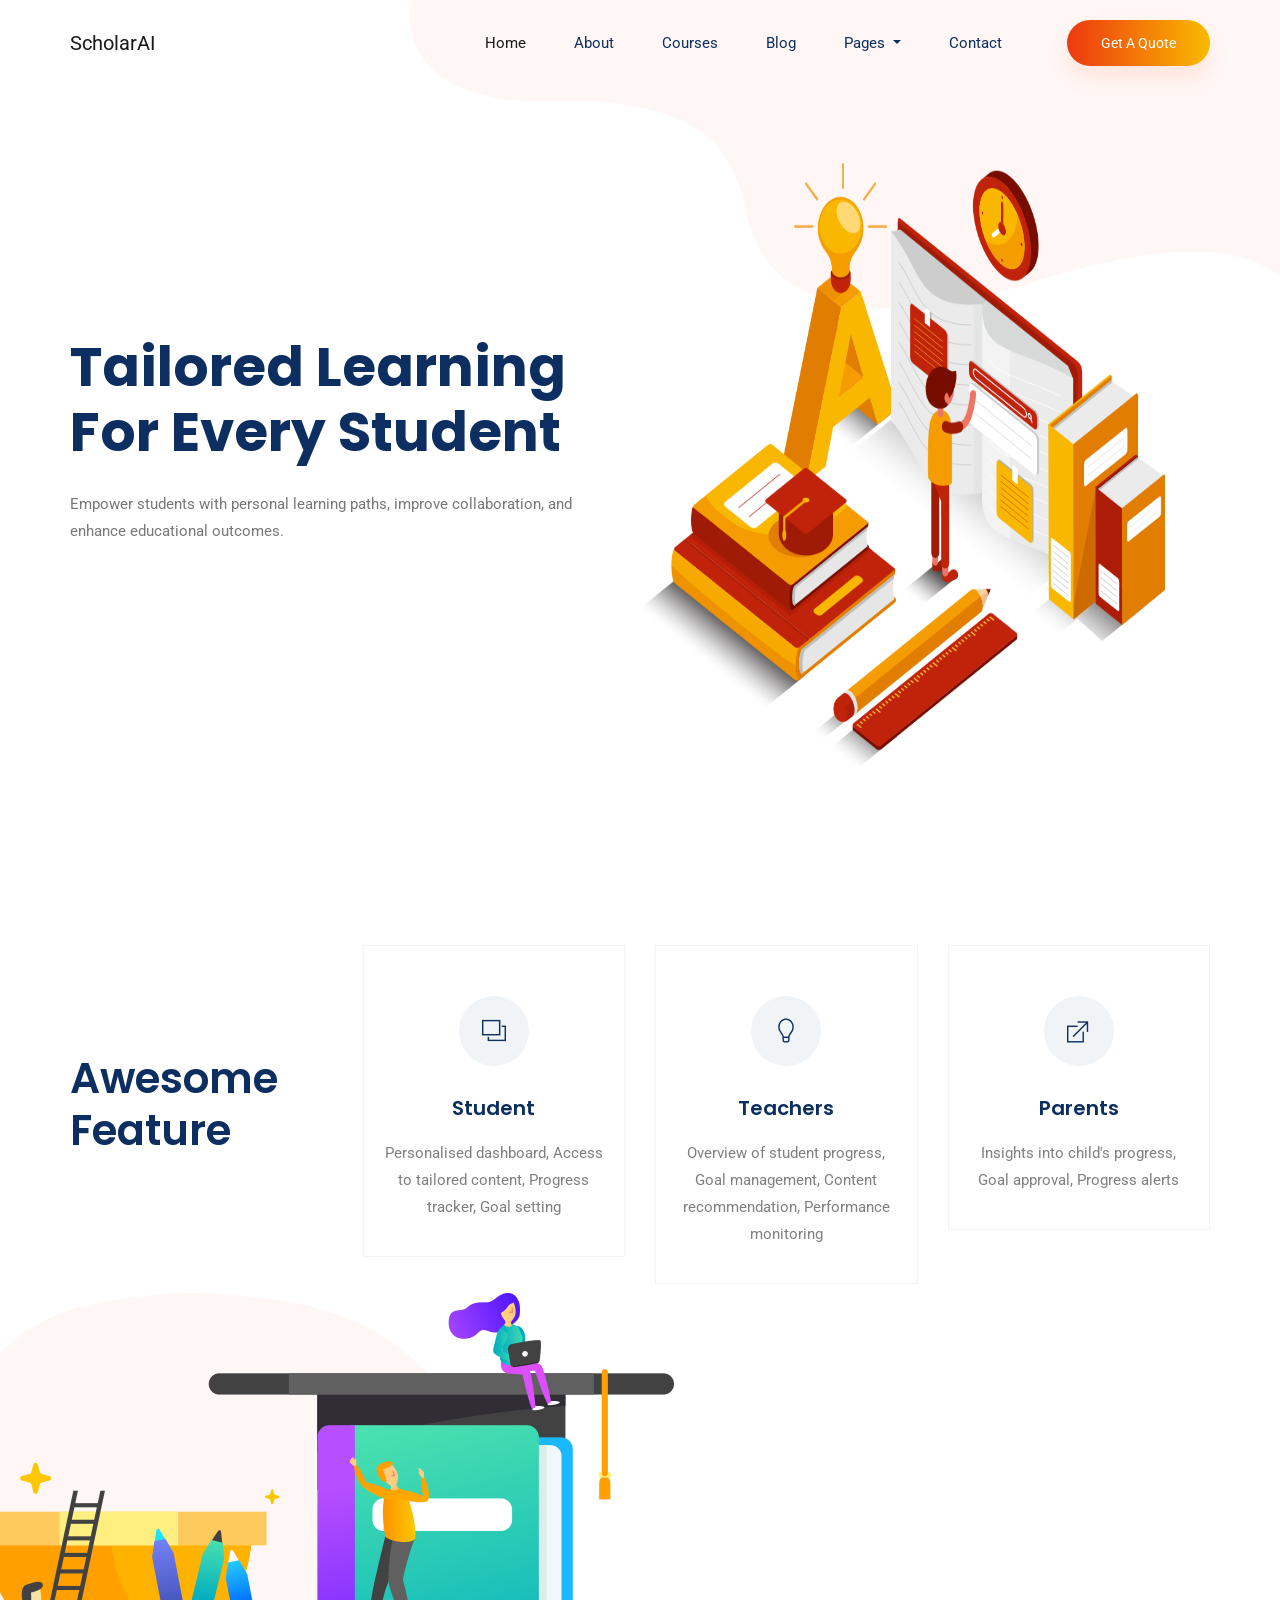
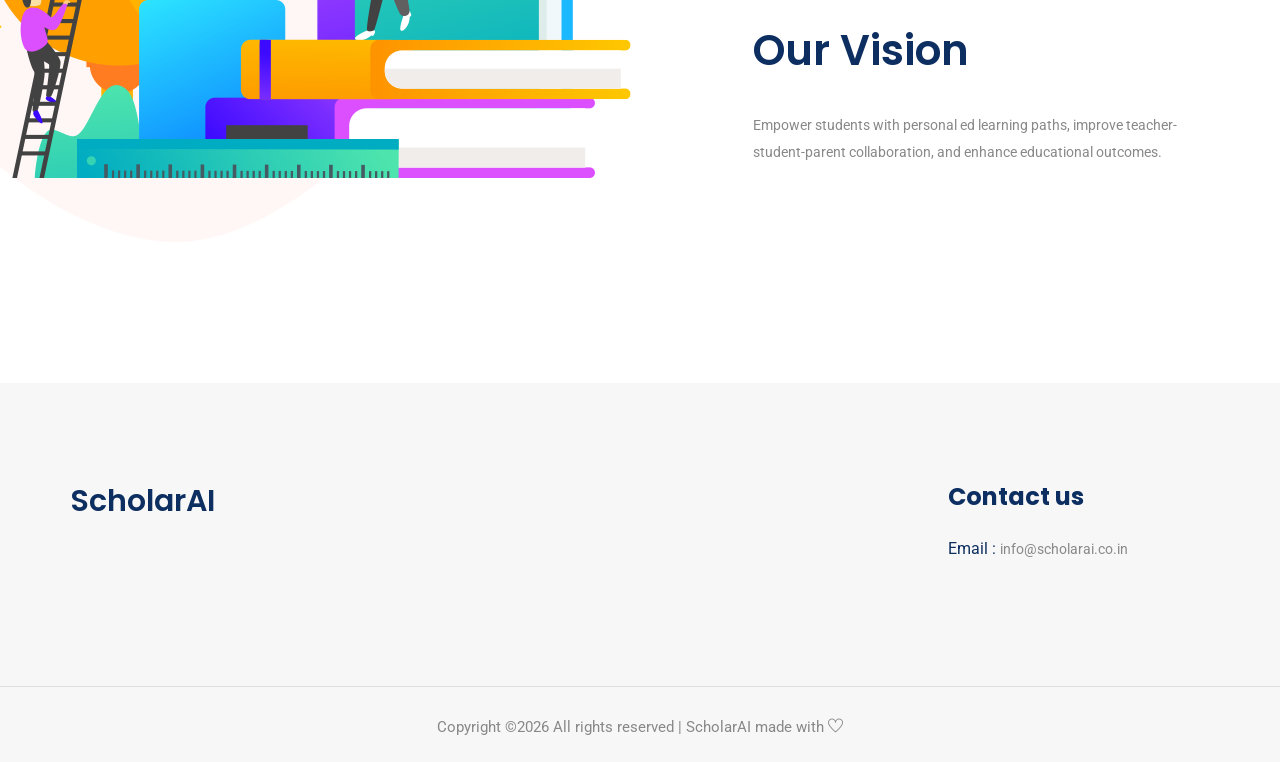
==== commit 5fb53e97: "Update index.html" ====
--- a/index.html
+++ b/index.html
@@ -5,7 +5,7 @@
     <!-- Required meta tags -->
     <meta charset="utf-8">
     <meta name="viewport" content="width=device-width, initial-scale=1, shrink-to-fit=no">
-    <title>Etrain</title>
+    <title>ScholarAI</title>
     <link rel="icon" href="img/favicon.png">
     <!-- Bootstrap CSS -->
     <link rel="stylesheet" href="css/bootstrap.min.css">
@@ -180,9 +180,7 @@
                 <div class="col-sm-6 col-md-4 col-xl-3">
                     <div class="single-footer-widget footer_1">
                         <a href="index.html"> <h2>ScholarAI</h2> </a>
-                        <p>But when shot real her. Chamber her one visite removal six
-                            sending himself boys scot exquisite existend an </p>
-                        <p>But when shot real her hamber her </p>
+                        
                     </div>
                 </div>
              
@@ -239,4 +237,4 @@
     <script src="js/custom.js"></script>
 </body>
 
-</html>+</html>
